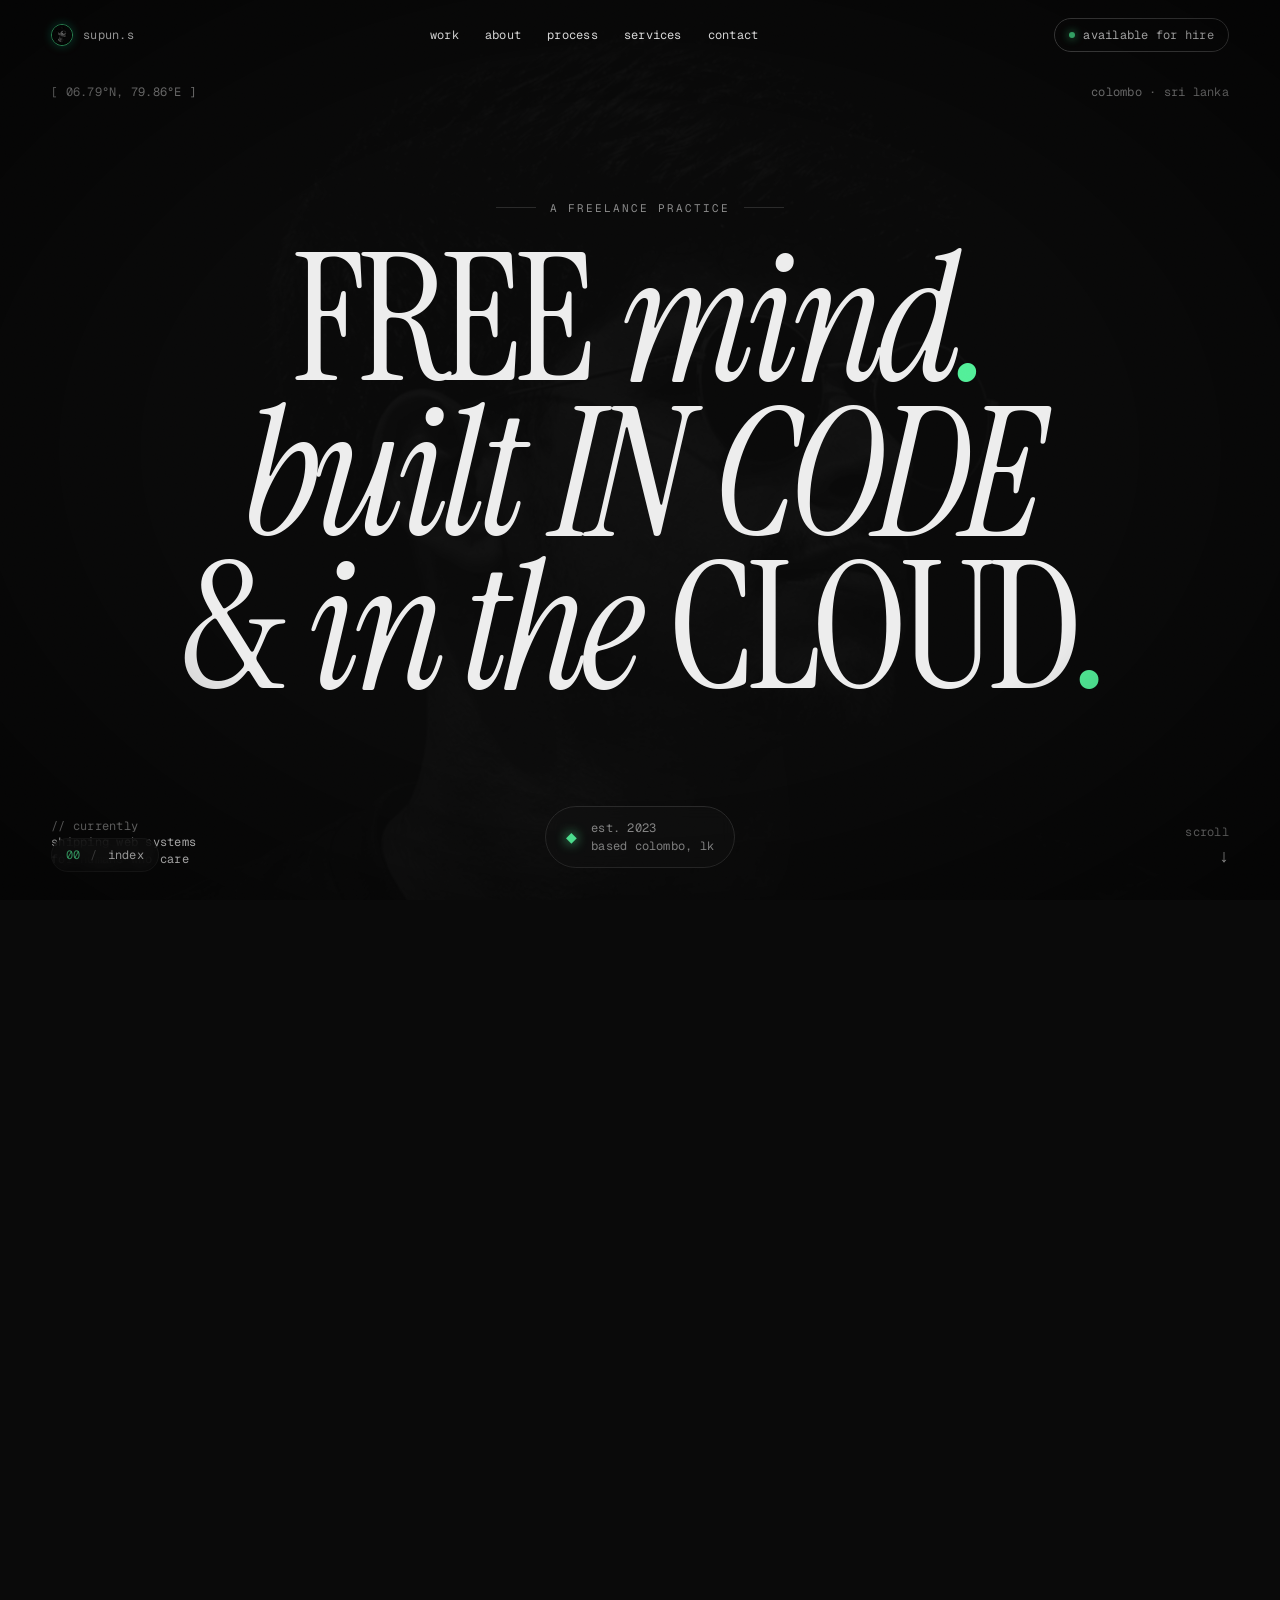
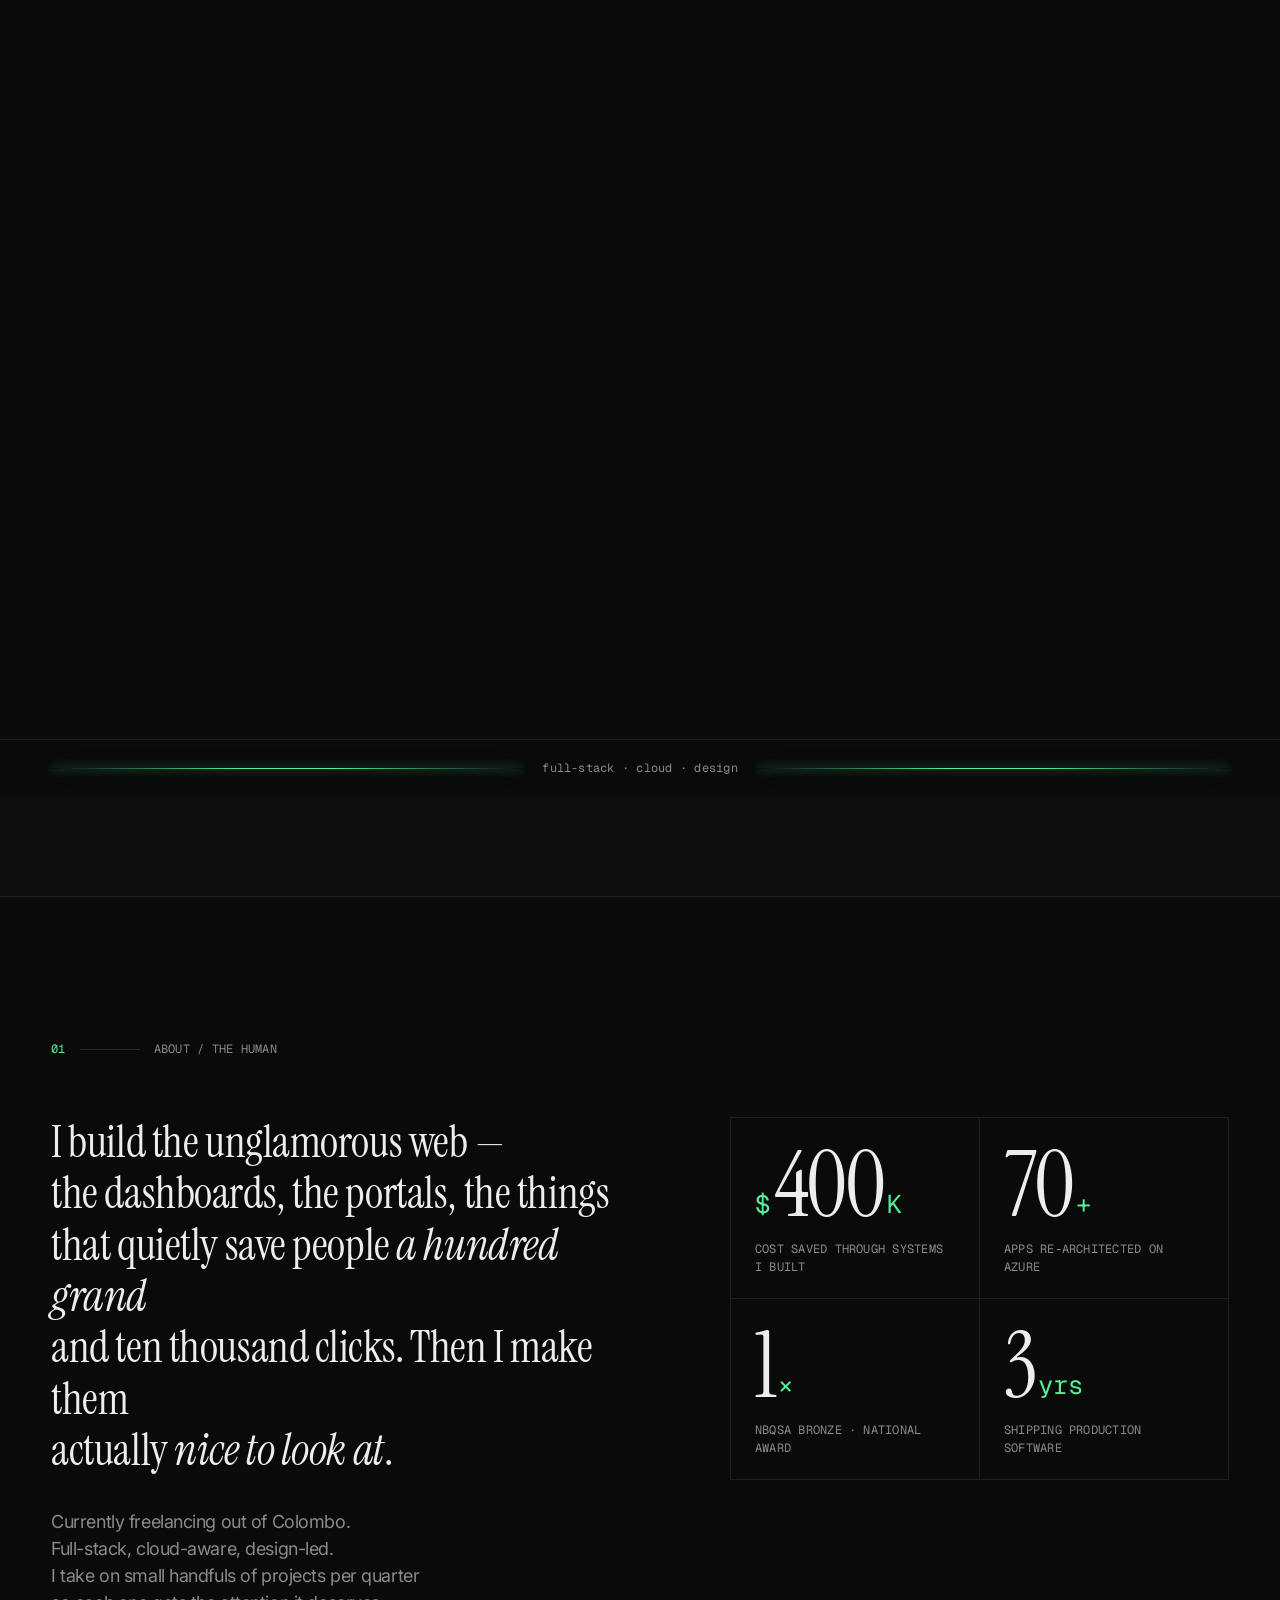
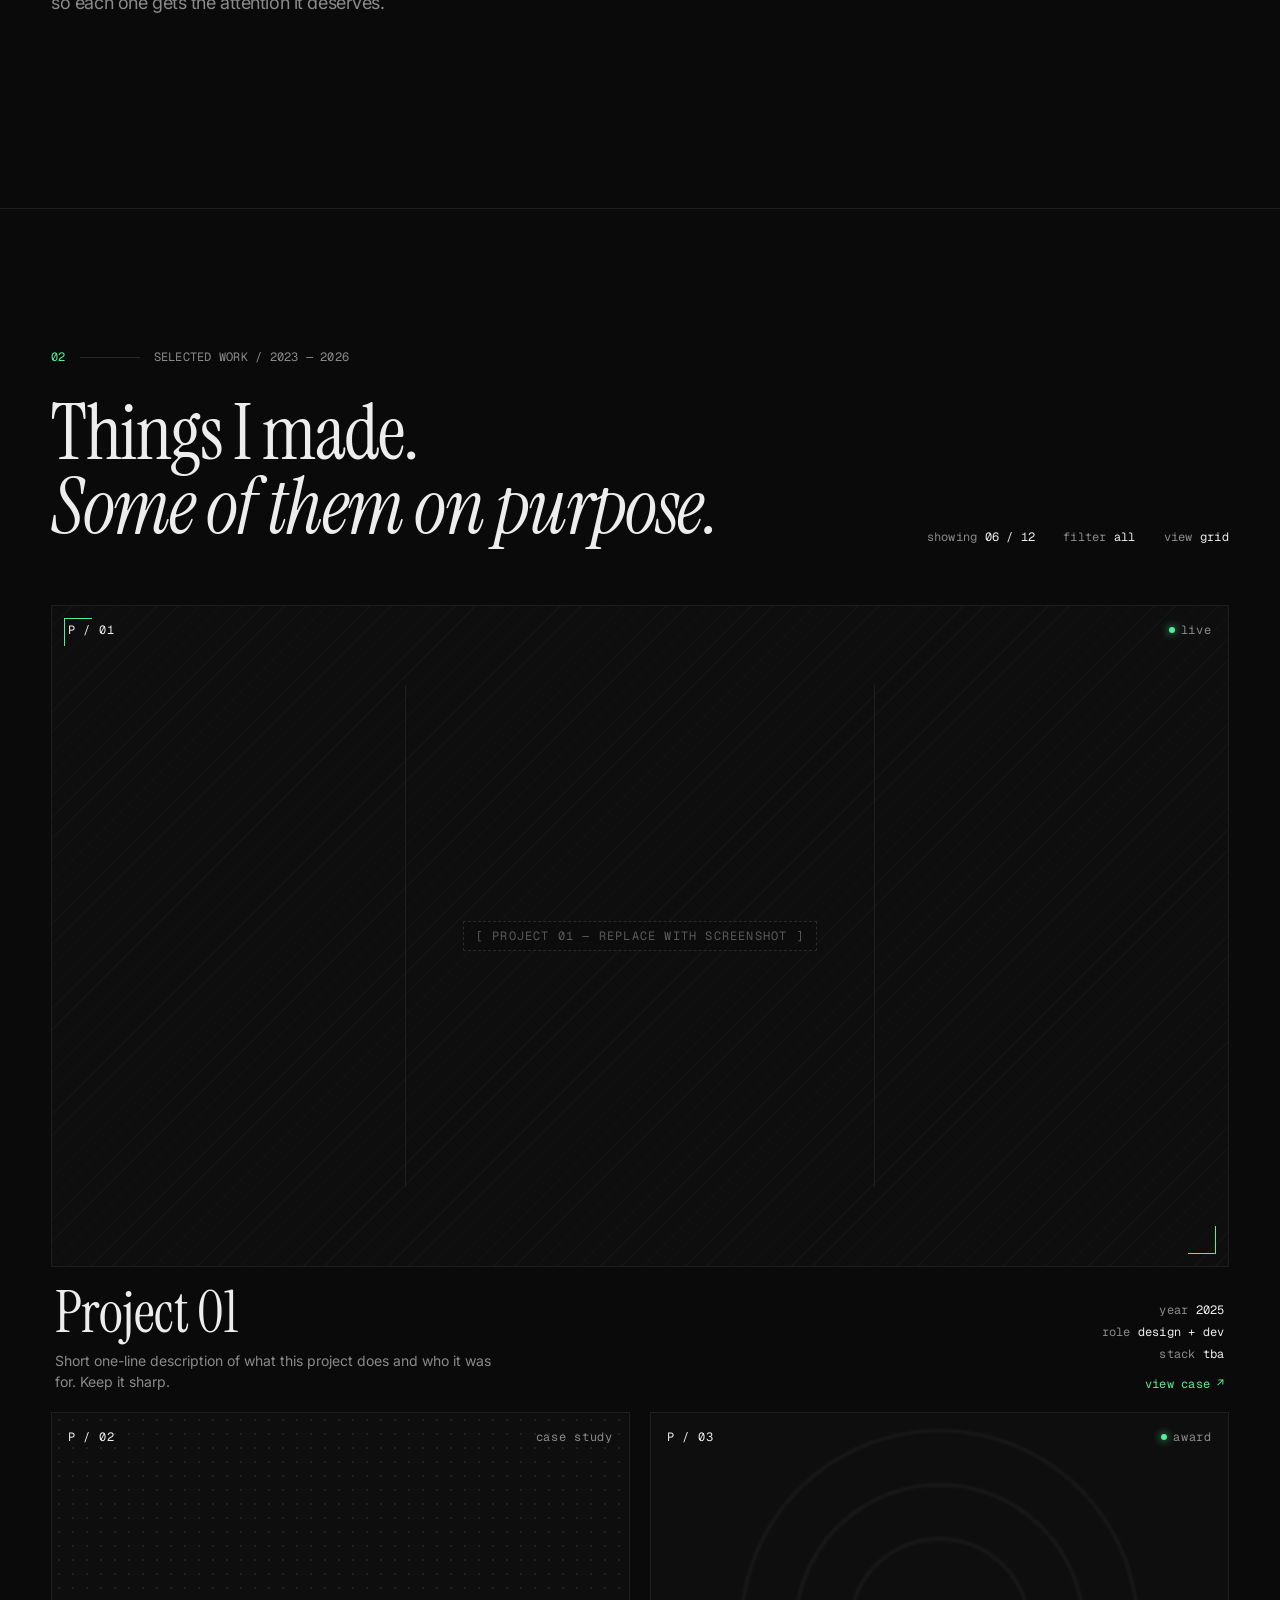
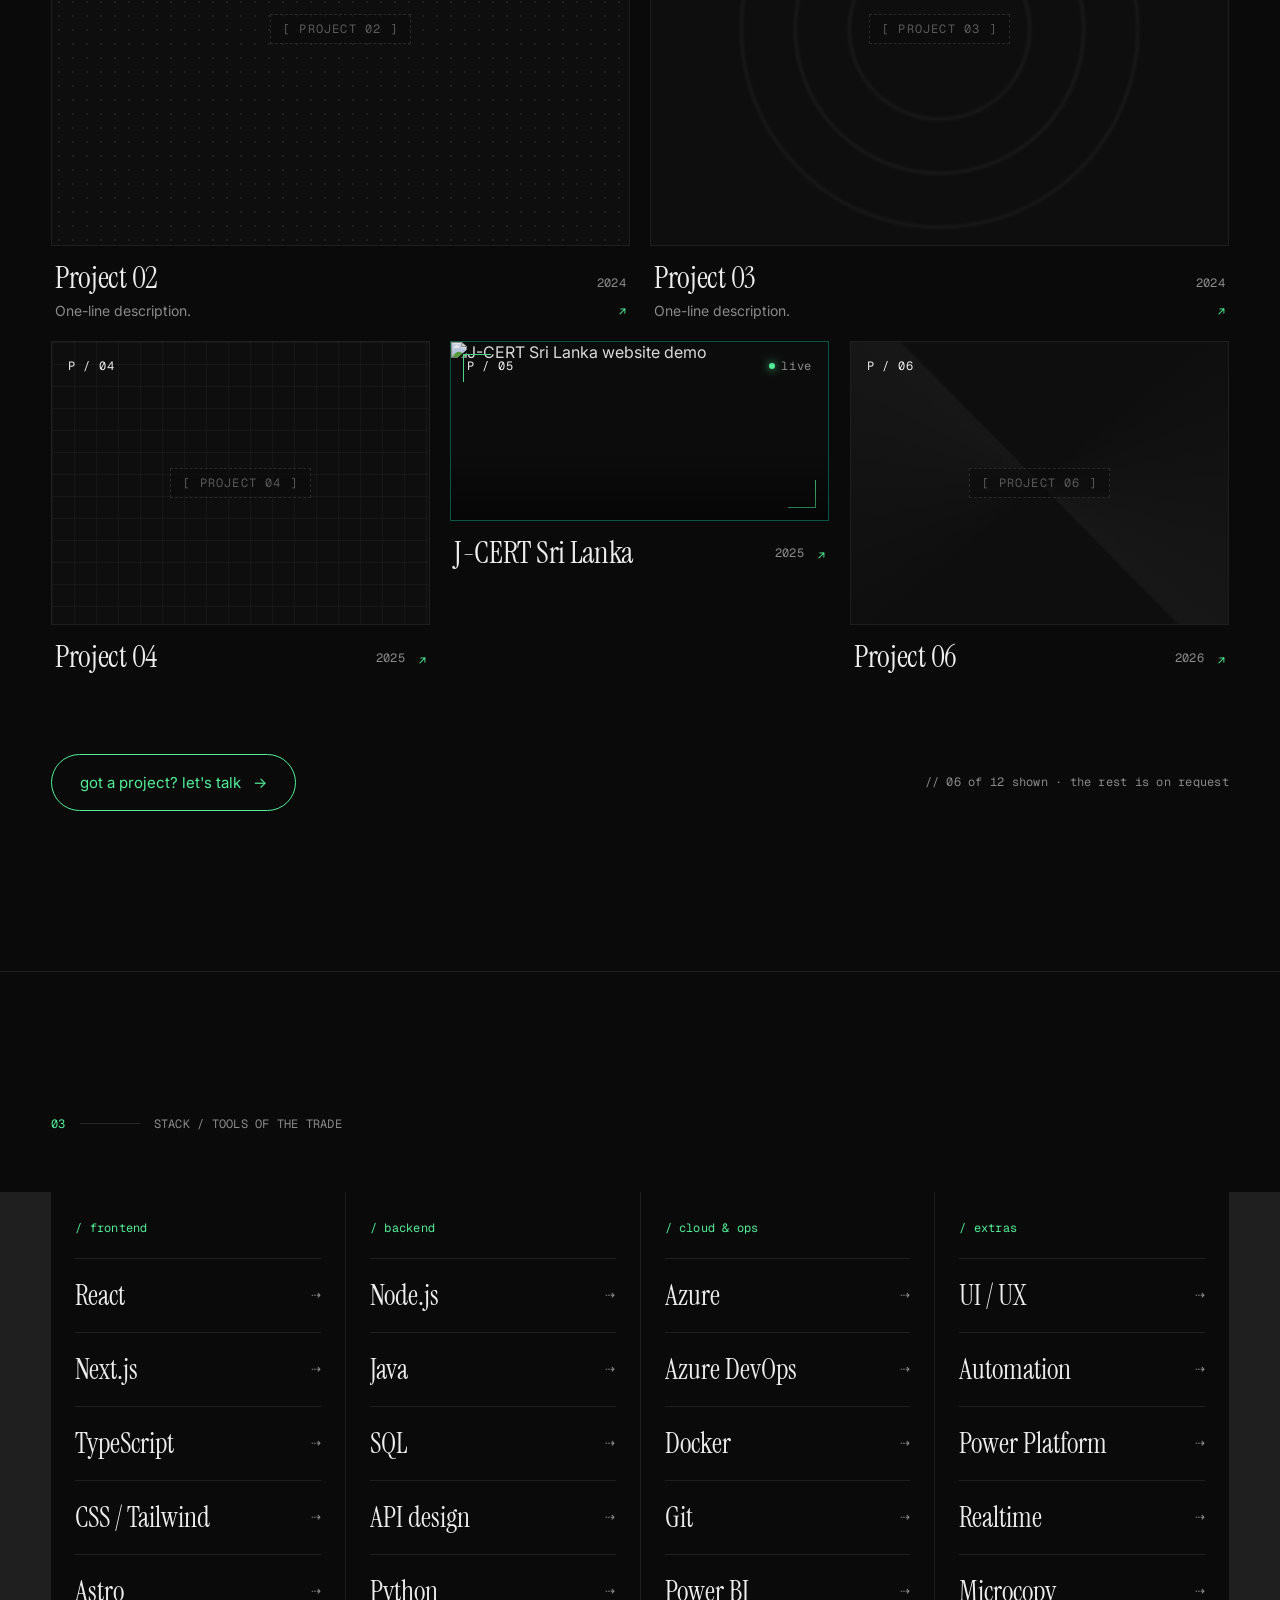
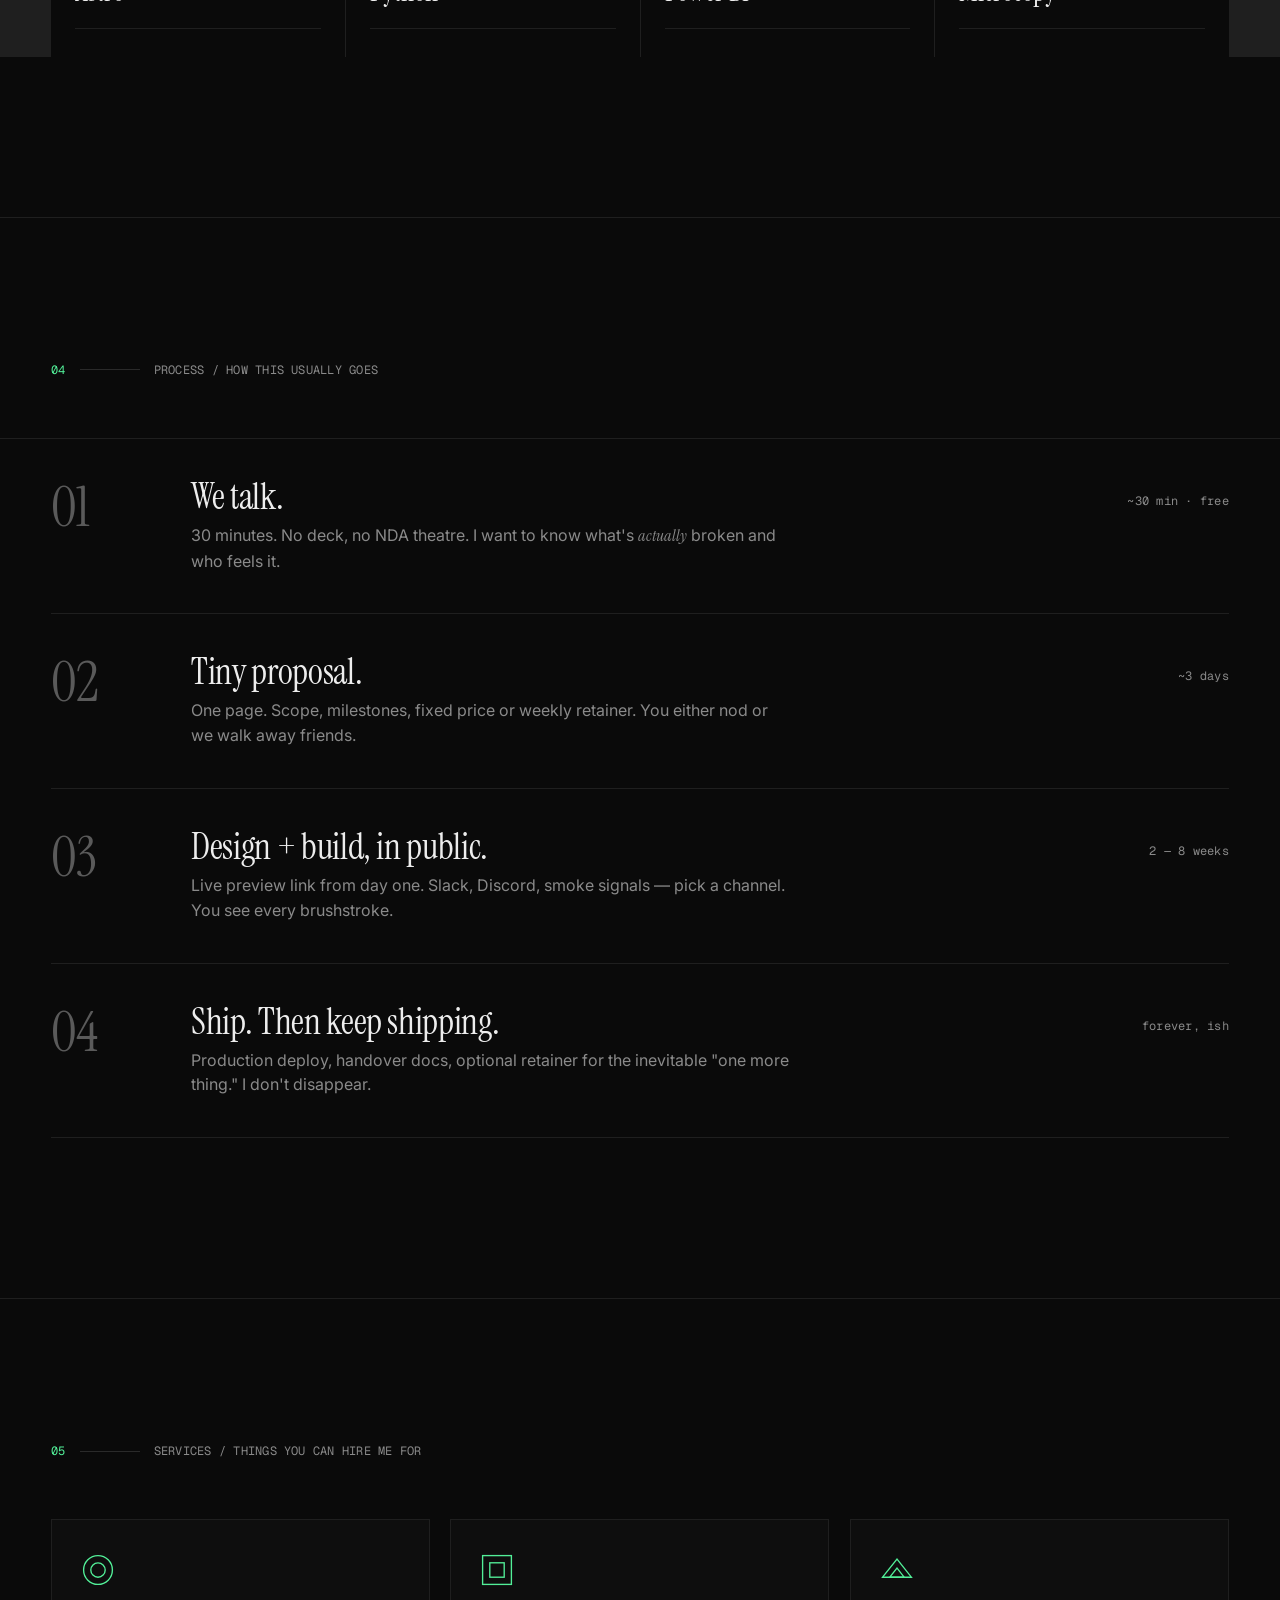
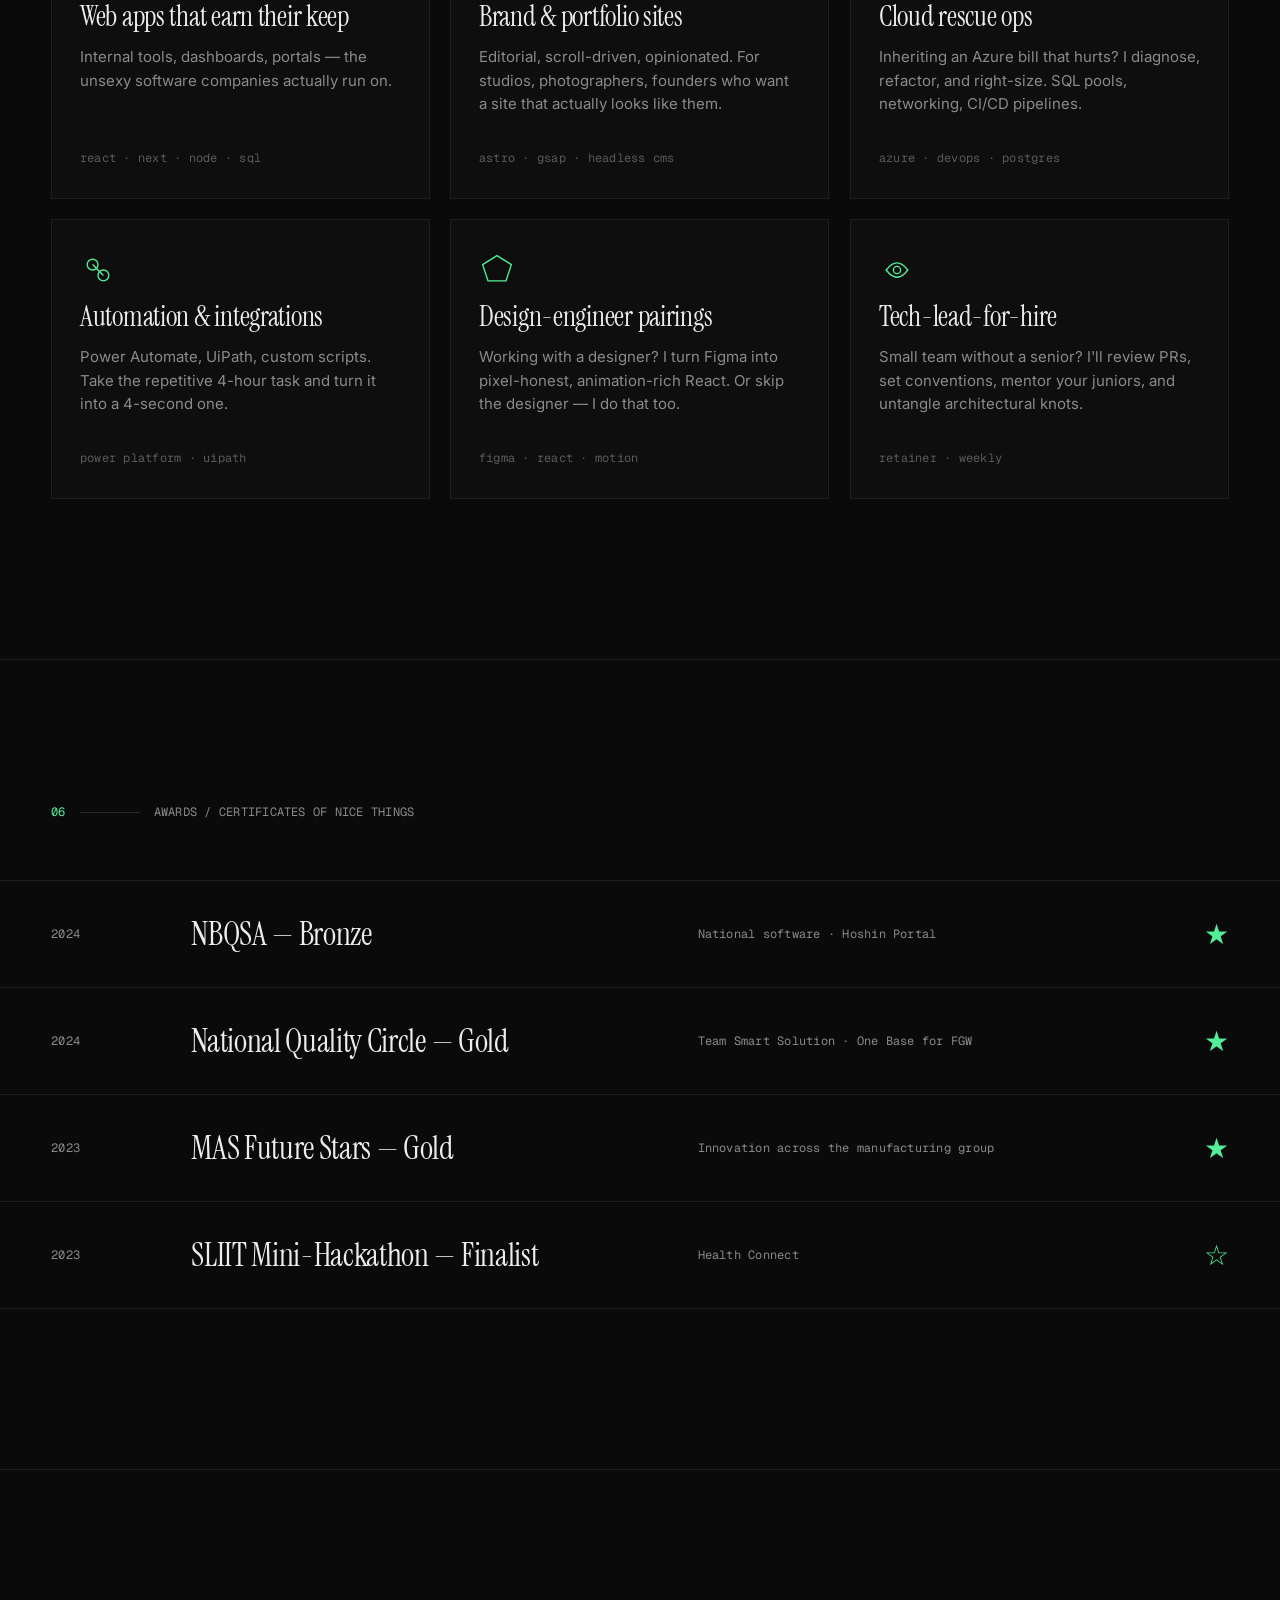
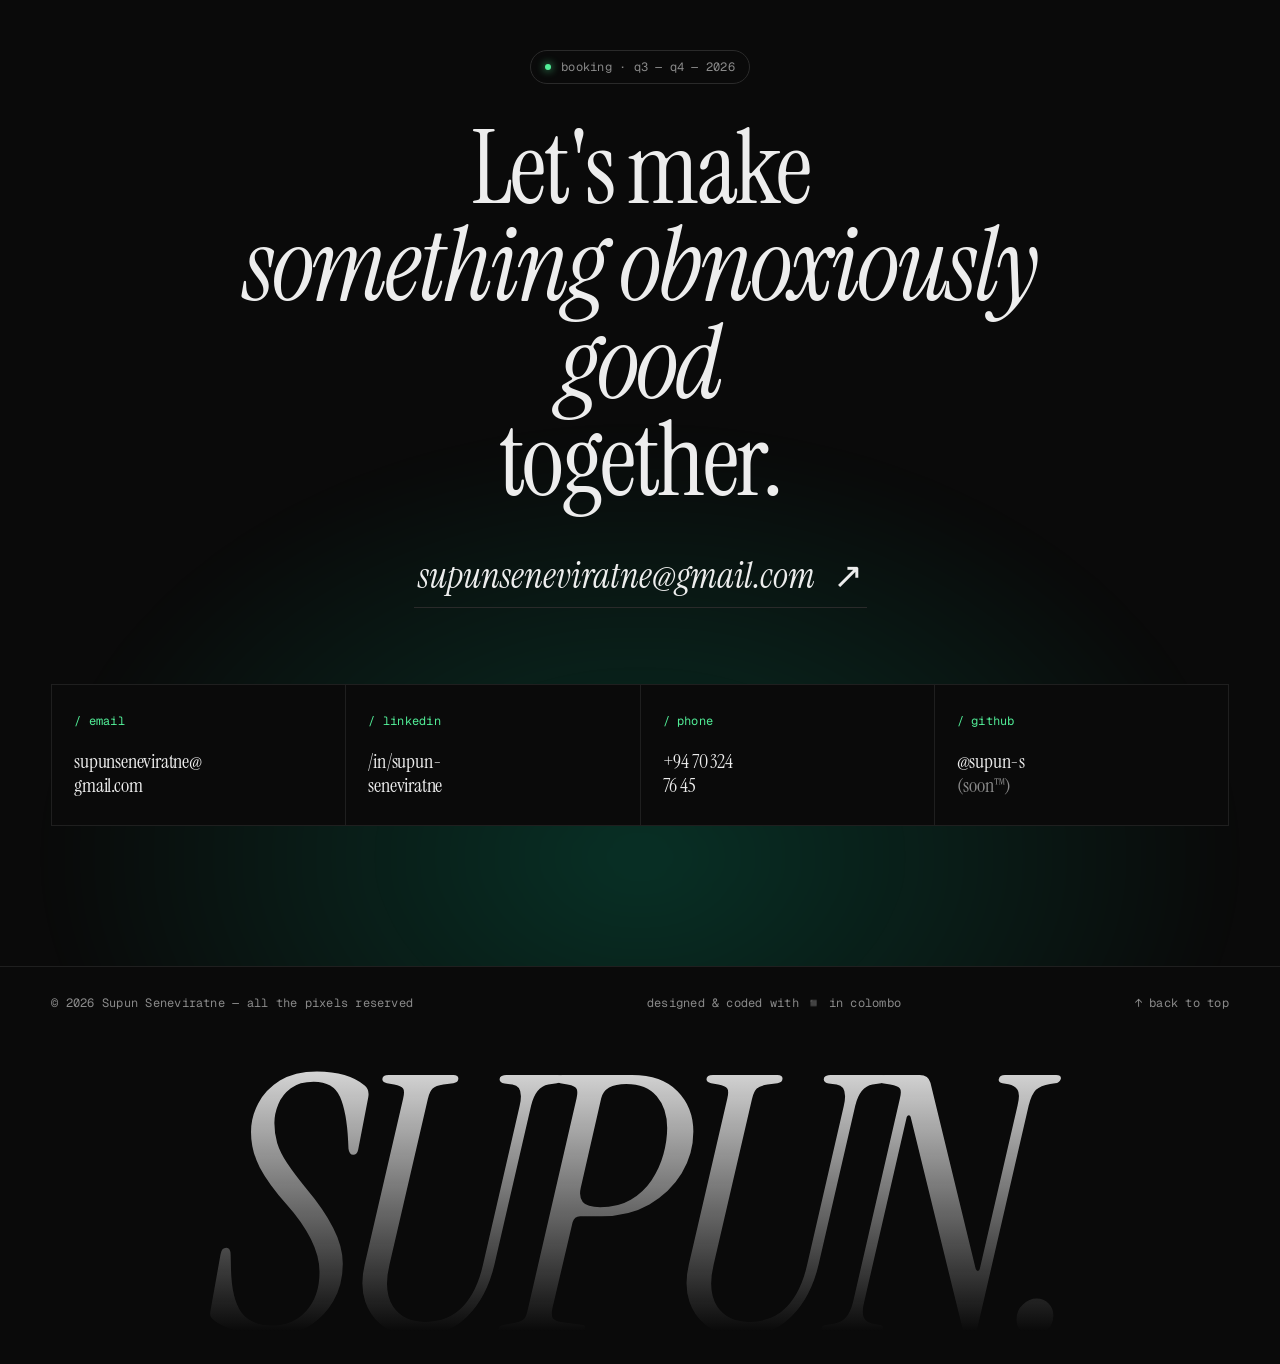
==== project/portfolio.html @ ae6ec903 "Add proj1.gif to project uploads" ====
<!doctype html>
<html lang="en">
<head>
<meta charset="utf-8" />
<meta name="viewport" content="width=device-width,initial-scale=1" />
<title>Supun Seneviratne — Developer & Digital Craftsman</title>
<meta name="description" content="Freelance developer based in Colombo, Sri Lanka. Full-stack, cloud-aware, design-led. Web apps, brand sites, cloud rescue ops." />
<meta property="og:title" content="Supun Seneviratne — Developer & Digital Craftsman" />
<meta property="og:description" content="Freelance developer based in Colombo, Sri Lanka. Full-stack, cloud-aware, design-led." />
<meta property="og:type" content="website" />
<link rel="icon" href="uploads/favicon.ico" type="image/x-icon" />
<link rel="preconnect" href="https://fonts.googleapis.com">
<link rel="preconnect" href="https://fonts.gstatic.com" crossorigin>
<link href="https://fonts.googleapis.com/css2?family=Inter:wght@300;400;500;600&family=Instrument+Serif:ital@0;1&family=Geist+Mono:wght@300;400;500&display=swap" rel="stylesheet">
<link rel="stylesheet" href="styles.css" />
<script src="https://cdn.jsdelivr.net/npm/iconify-icon@2/dist/iconify-icon.min.js"></script>
</head>
<body>

<!-- ghost portrait — barely-there layer over hero -->
<div class="ghost-portrait" aria-hidden="true">
  <img src="assets/portrait.jpeg" alt="" />
</div>

<!-- noise / grain overlay -->
<div class="grain" aria-hidden="true"></div>
<div class="vignette" aria-hidden="true"></div>

<!-- progress bar -->
<div class="progress" id="progress" aria-hidden="true"></div>

<!-- top nav -->
<header class="nav">
  <div class="nav-mark">
    <span class="nav-avatar"><img src="assets/portrait.jpeg" alt="Supun" /></span>
    <span class="mono">supun.s</span>
  </div>
  <nav class="nav-links mono" aria-label="Main navigation">
    <a href="#work">work</a>
    <a href="#about">about</a>
    <a href="#process">process</a>
    <a href="#services">services</a>
    <a href="#contact">contact</a>
  </nav>
  <a class="nav-cta mono" href="#contact">
    <span class="ping" aria-hidden="true"></span>available for hire
  </a>
</header>

<!-- sticky section label rail -->
<aside class="rail mono" aria-hidden="true">
  <span class="rail-num" id="rail-num">00</span>
  <span class="rail-sep">/</span>
  <span class="rail-label" id="rail-label">index</span>
</aside>

<main>

<!-- ============================================================ -->
<!-- HERO                                                         -->
<!-- ============================================================ -->
<section class="hero" id="hero" data-section="00" data-label="index">
  <div class="hero-pin">
    <div class="hero-meta mono">
      <div><span class="dim">[ 06.79°N, 79.86°E ]</span></div>
      <div><span class="dim">colombo · sri lanka</span></div>
    </div>

    <div class="hero-stage">
      <div class="hero-eyebrow mono">
        <span class="hero-eyebrow-line" aria-hidden="true"></span>
        <span>a freelance practice</span>
        <span class="hero-eyebrow-line" aria-hidden="true"></span>
      </div>
      <div class="hero-line line-1">
        <span class="word">FREE</span>
        <span class="word italic">mind<span class="dot-green">.</span></span>
      </div>
      <div class="hero-line line-2">
        <span class="word italic">built</span>
        <span class="word">IN</span>
        <span class="word accent">CODE</span>
      </div>
      <div class="hero-line line-3">
        <span class="word">&amp;</span>
        <span class="word italic">in the</span>
        <span class="word">CLOUD<span class="dot-green">.</span></span>
      </div>
    </div>

    <div class="hero-foot">
      <div class="hero-foot-left mono">
        <div class="dim">// currently</div>
        <div>shipping web systems<br/>for humans who care</div>
      </div>
      <div class="hero-foot-mid mono">
        <div class="hero-sig">
          <span class="hero-sig-glyph" aria-hidden="true">◆</span>
          <span class="hero-sig-text">
            <span class="dim">est.</span> 2023<br/>
            <span class="dim">based</span> colombo, lk
          </span>
        </div>
      </div>
      <div class="hero-foot-right mono">
        <div class="scroll-hint" aria-hidden="true">
          <span class="dim">scroll</span>
          <span class="arrow">↓</span>
        </div>
      </div>
    </div>
  </div>
</section>

<!-- ============================================================ -->
<!-- HERO → STRIP BRIDGE                                          -->
<!-- ============================================================ -->
<div class="bridge" aria-hidden="true">
  <div class="bridge-line"></div>
  <div class="bridge-badge">
    <span class="mono">full-stack · cloud · design</span>
  </div>
  <div class="bridge-line"></div>
</div>

<!-- ============================================================ -->
<!-- INTRO STRIP — disciplines marquee                            -->
<!-- ============================================================ -->
<section class="strip" aria-hidden="true">
  <div class="marquee">
    <div class="marquee-track icons" id="marquee-track">
      <!-- set 1 -->
      <span class="ic" title="React"><iconify-icon icon="simple-icons:react" width="36" height="36"></iconify-icon></span>
      <span class="ic" title="Next.js"><iconify-icon icon="simple-icons:nextdotjs" width="36" height="36"></iconify-icon></span>
      <span class="ic" title="TypeScript"><iconify-icon icon="simple-icons:typescript" width="36" height="36"></iconify-icon></span>
      <span class="ic" title="Node.js"><iconify-icon icon="simple-icons:nodedotjs" width="36" height="36"></iconify-icon></span>
      <span class="ic" title="Python"><iconify-icon icon="simple-icons:python" width="36" height="36"></iconify-icon></span>
      <span class="ic" title="Azure"><iconify-icon icon="simple-icons:microsoftazure" width="36" height="36"></iconify-icon></span>
      <span class="ic" title="Docker"><iconify-icon icon="simple-icons:docker" width="36" height="36"></iconify-icon></span>
      <span class="ic" title="PostgreSQL"><iconify-icon icon="simple-icons:postgresql" width="36" height="36"></iconify-icon></span>
      <span class="ic" title="Tailwind CSS"><iconify-icon icon="simple-icons:tailwindcss" width="36" height="36"></iconify-icon></span>
      <span class="ic" title="Figma"><iconify-icon icon="simple-icons:figma" width="36" height="36"></iconify-icon></span>
      <span class="ic" title="Git"><iconify-icon icon="simple-icons:git" width="36" height="36"></iconify-icon></span>
      <span class="ic" title="Astro"><iconify-icon icon="simple-icons:astro" width="36" height="36"></iconify-icon></span>
      <!-- set 2 — duplicate for seamless loop -->
      <span class="ic" aria-hidden="true"><iconify-icon icon="simple-icons:react" width="36" height="36"></iconify-icon></span>
      <span class="ic" aria-hidden="true"><iconify-icon icon="simple-icons:nextdotjs" width="36" height="36"></iconify-icon></span>
      <span class="ic" aria-hidden="true"><iconify-icon icon="simple-icons:typescript" width="36" height="36"></iconify-icon></span>
      <span class="ic" aria-hidden="true"><iconify-icon icon="simple-icons:nodedotjs" width="36" height="36"></iconify-icon></span>
      <span class="ic" aria-hidden="true"><iconify-icon icon="simple-icons:python" width="36" height="36"></iconify-icon></span>
      <span class="ic" aria-hidden="true"><iconify-icon icon="simple-icons:microsoftazure" width="36" height="36"></iconify-icon></span>
      <span class="ic" aria-hidden="true"><iconify-icon icon="simple-icons:docker" width="36" height="36"></iconify-icon></span>
      <span class="ic" aria-hidden="true"><iconify-icon icon="simple-icons:postgresql" width="36" height="36"></iconify-icon></span>
      <span class="ic" aria-hidden="true"><iconify-icon icon="simple-icons:tailwindcss" width="36" height="36"></iconify-icon></span>
      <span class="ic" aria-hidden="true"><iconify-icon icon="simple-icons:figma" width="36" height="36"></iconify-icon></span>
      <span class="ic" aria-hidden="true"><iconify-icon icon="simple-icons:git" width="36" height="36"></iconify-icon></span>
      <span class="ic" aria-hidden="true"><iconify-icon icon="simple-icons:astro" width="36" height="36"></iconify-icon></span>
    </div>
  </div>
</section>

<!-- ============================================================ -->
<!-- ABOUT                                                        -->
<!-- ============================================================ -->
<section class="about" id="about" data-section="01" data-label="about">
  <div class="section-head">
    <div class="kicker mono">
      <span class="kicker-num">01</span>
      <span class="kicker-line" aria-hidden="true"></span>
      <span>about / the human</span>
    </div>
  </div>

  <div class="about-grid">
    <div class="about-prose">
      <p class="reveal-lines" data-lines>
        <span>I build the unglamorous web —</span>
        <span>the dashboards, the portals, the things</span>
        <span>that quietly save people <em>a hundred grand</em></span>
        <span>and ten thousand clicks. Then I make them</span>
        <span>actually <em>nice to look at</em>.</span>
      </p>
      <p class="reveal-lines about-prose-2" data-lines>
        <span>Currently freelancing out of Colombo.</span>
        <span>Full-stack, cloud-aware, design-led.</span>
        <span>I take on small handfuls of projects per quarter</span>
        <span>so each one gets the attention it deserves.</span>
      </p>
    </div>

    <div class="about-stats">
      <div class="stat">
        <div class="stat-numrow">
          <span class="stat-prefix">$</span><span class="stat-num" data-counter="400">0</span><span class="stat-suffix">K</span>
        </div>
        <div class="stat-label mono">cost saved through systems I built</div>
      </div>
      <div class="stat">
        <div class="stat-numrow">
          <span class="stat-num" data-counter="70">0</span><span class="stat-suffix">+</span>
        </div>
        <div class="stat-label mono">apps re-architected on Azure</div>
      </div>
      <div class="stat">
        <div class="stat-numrow">
          <span class="stat-num" data-counter="1">0</span><span class="stat-suffix">×</span>
        </div>
        <div class="stat-label mono">NBQSA bronze · national award</div>
      </div>
      <div class="stat">
        <div class="stat-numrow">
          <span class="stat-num" data-counter="3">0</span><span class="stat-suffix">yrs</span>
        </div>
        <div class="stat-label mono">shipping production software</div>
      </div>
    </div>
  </div>
</section>

<!-- ============================================================ -->
<!-- WORK                                                         -->
<!-- ============================================================ -->
<section class="work" id="work" data-section="02" data-label="selected work">
  <div class="work-head">
    <div class="kicker mono">
      <span class="kicker-num">02</span>
      <span class="kicker-line" aria-hidden="true"></span>
      <span>selected work / 2023 — 2026</span>
    </div>
    <div class="work-headline">
      <h2 class="work-title">
        Things I made.<br/>
        <em>Some of them on purpose.</em>
      </h2>
      <div class="work-meta mono">
        <div><span class="dim">showing</span> 06 / 12</div>
        <div><span class="dim">filter</span> all</div>
        <div><span class="dim">view</span> grid</div>
      </div>
    </div>
  </div>

  <div class="work-grid">

    <!-- Project 01 — feature -->
    <a class="proj proj-feature" href="#" data-tilt>
      <div class="proj-frame">
        <div class="proj-tag mono">
          <span class="proj-num">P / 01</span>
          <span class="proj-status"><span class="ping" aria-hidden="true"></span>live</span>
        </div>
        <div class="proj-art proj-art-01" aria-hidden="true">
          <div class="ph-stripes"></div>
          <div class="ph-cross"></div>
          <div class="ph-corner tl"></div>
          <div class="ph-corner br"></div>
          <div class="ph-center mono">[ project 01 — replace with screenshot ]</div>
        </div>
      </div>
      <div class="proj-info">
        <div class="proj-info-l">
          <h3 class="proj-name">Project 01</h3>
          <p class="proj-desc">Short one-line description of what this project does and who it was for. Keep it sharp.</p>
        </div>
        <div class="proj-info-r mono">
          <div><span class="dim">year</span> 2025</div>
          <div><span class="dim">role</span> design + dev</div>
          <div><span class="dim">stack</span> tba</div>
          <div class="proj-cta">view case ↗</div>
        </div>
      </div>
    </a>

    <!-- Project 02 — half -->
    <a class="proj proj-half" href="#" data-tilt>
      <div class="proj-frame">
        <div class="proj-tag mono">
          <span class="proj-num">P / 02</span>
          <span class="proj-status">case study</span>
        </div>
        <div class="proj-art proj-art-02" aria-hidden="true">
          <div class="ph-dots"></div>
          <div class="ph-center mono">[ project 02 ]</div>
        </div>
      </div>
      <div class="proj-info">
        <div class="proj-info-l">
          <h3 class="proj-name">Project 02</h3>
          <p class="proj-desc">One-line description.</p>
        </div>
        <div class="proj-info-r mono">
          <div><span class="dim">2024</span></div>
          <div class="proj-cta">↗</div>
        </div>
      </div>
    </a>

    <!-- Project 03 — half -->
    <a class="proj proj-half" href="#" data-tilt>
      <div class="proj-frame">
        <div class="proj-tag mono">
          <span class="proj-num">P / 03</span>
          <span class="proj-status"><span class="dot-accent" aria-hidden="true"></span>award</span>
        </div>
        <div class="proj-art proj-art-03" aria-hidden="true">
          <div class="ph-rings"></div>
          <div class="ph-center mono">[ project 03 ]</div>
        </div>
      </div>
      <div class="proj-info">
        <div class="proj-info-l">
          <h3 class="proj-name">Project 03</h3>
          <p class="proj-desc">One-line description.</p>
        </div>
        <div class="proj-info-r mono">
          <div><span class="dim">2024</span></div>
          <div class="proj-cta">↗</div>
        </div>
      </div>
    </a>

    <!-- Project 04 — third -->
    <a class="proj proj-third" href="#" data-tilt>
      <div class="proj-frame">
        <div class="proj-tag mono">
          <span class="proj-num">P / 04</span>
        </div>
        <div class="proj-art proj-art-04" aria-hidden="true">
          <div class="ph-grid-mini"></div>
          <div class="ph-center mono">[ project 04 ]</div>
        </div>
      </div>
      <div class="proj-info compact">
        <h3 class="proj-name">Project 04</h3>
        <div class="proj-info-r mono"><span class="dim">2025</span><span class="proj-cta">↗</span></div>
      </div>
    </a>

    <!-- Project 05 — third -->
    <a class="proj proj-third proj-gif" href="https://www.j-certsrilanka.com/" target="_blank" rel="noopener noreferrer" data-tilt>
      <div class="proj-frame">
        <div class="proj-tag mono">
          <span class="proj-num">P / 05</span>
          <span class="proj-status"><span class="ping" aria-hidden="true"></span>live</span>
        </div>
        <div class="proj-art proj-art-05">
          <img src="uploads/proj1.gif" alt="J-CERT Sri Lanka website demo" class="proj-screenshot" loading="lazy" decoding="async" />
          <div class="ph-corner tl" aria-hidden="true"></div>
          <div class="ph-corner br" aria-hidden="true"></div>
        </div>
      </div>
      <div class="proj-info compact">
        <h3 class="proj-name">J-CERT Sri Lanka</h3>
        <div class="proj-info-r mono"><span class="dim">2025</span><span class="proj-cta">↗</span></div>
      </div>
    </a>

    <!-- Project 06 — third -->
    <a class="proj proj-third" href="#" data-tilt>
      <div class="proj-frame">
        <div class="proj-tag mono">
          <span class="proj-num">P / 06</span>
        </div>
        <div class="proj-art proj-art-06" aria-hidden="true">
          <div class="ph-tri"></div>
          <div class="ph-center mono">[ project 06 ]</div>
        </div>
      </div>
      <div class="proj-info compact">
        <h3 class="proj-name">Project 06</h3>
        <div class="proj-info-r mono"><span class="dim">2026</span><span class="proj-cta">↗</span></div>
      </div>
    </a>

  </div>

  <div class="work-footer">
    <a href="#contact" class="btn-arrow btn-arrow-lg">
      <span>got a project? let's talk</span>
      <span class="arrow" aria-hidden="true">→</span>
    </a>
    <div class="mono dim">// 06 of 12 shown · the rest is on request</div>
  </div>
</section>

<!-- ============================================================ -->
<!-- SKILLS                                                       -->
<!-- ============================================================ -->
<section class="skills" id="skills" data-section="03" data-label="stack">
  <div class="section-head">
    <div class="kicker mono">
      <span class="kicker-num">03</span>
      <span class="kicker-line" aria-hidden="true"></span>
      <span>stack / tools of the trade</span>
    </div>
  </div>

  <div class="skills-grid">
    <div class="skills-col">
      <div class="skills-col-head mono">/ frontend</div>
      <ul class="skills-list">
        <li data-blurb="component systems, state, animation"><span>React</span><span class="mono dim" aria-hidden="true">⇢</span></li>
        <li data-blurb="ssr · isr · routing · server actions"><span>Next.js</span><span class="mono dim" aria-hidden="true">⇢</span></li>
        <li data-blurb="strict types or it didn't happen"><span>TypeScript</span><span class="mono dim" aria-hidden="true">⇢</span></li>
        <li data-blurb="cssgrid > framework"><span>CSS / Tailwind</span><span class="mono dim" aria-hidden="true">⇢</span></li>
        <li data-blurb="islands · static-first"><span>Astro</span><span class="mono dim" aria-hidden="true">⇢</span></li>
      </ul>
    </div>
    <div class="skills-col">
      <div class="skills-col-head mono">/ backend</div>
      <ul class="skills-list">
        <li data-blurb="apis · queues · sockets"><span>Node.js</span><span class="mono dim" aria-hidden="true">⇢</span></li>
        <li data-blurb="for the heavy lifting"><span>Java</span><span class="mono dim" aria-hidden="true">⇢</span></li>
        <li data-blurb="postgres &amp; mysql · azure sql"><span>SQL</span><span class="mono dim" aria-hidden="true">⇢</span></li>
        <li data-blurb="rest · graphql · realtime"><span>API design</span><span class="mono dim" aria-hidden="true">⇢</span></li>
        <li data-blurb="scripts · data · ml"><span>Python</span><span class="mono dim" aria-hidden="true">⇢</span></li>
      </ul>
    </div>
    <div class="skills-col">
      <div class="skills-col-head mono">/ cloud &amp; ops</div>
      <ul class="skills-list">
        <li data-blurb="governance · cost · networking"><span>Azure</span><span class="mono dim" aria-hidden="true">⇢</span></li>
        <li data-blurb="pipelines that don't break fridays"><span>Azure DevOps</span><span class="mono dim" aria-hidden="true">⇢</span></li>
        <li data-blurb="containerize the boring stuff"><span>Docker</span><span class="mono dim" aria-hidden="true">⇢</span></li>
        <li data-blurb="trunk-based, opinionated"><span>Git</span><span class="mono dim" aria-hidden="true">⇢</span></li>
        <li data-blurb="dashboards that get used"><span>Power BI</span><span class="mono dim" aria-hidden="true">⇢</span></li>
      </ul>
    </div>
    <div class="skills-col">
      <div class="skills-col-head mono">/ extras</div>
      <ul class="skills-list">
        <li data-blurb="design-led, figma-fluent"><span>UI / UX</span><span class="mono dim" aria-hidden="true">⇢</span></li>
        <li data-blurb="agentic flows · uipath"><span>Automation</span><span class="mono dim" aria-hidden="true">⇢</span></li>
        <li data-blurb="apps · automate · dataverse"><span>Power Platform</span><span class="mono dim" aria-hidden="true">⇢</span></li>
        <li data-blurb="websockets · server-sent events"><span>Realtime</span><span class="mono dim" aria-hidden="true">⇢</span></li>
        <li data-blurb="copy that doesn't suck"><span>Microcopy</span><span class="mono dim" aria-hidden="true">⇢</span></li>
      </ul>
    </div>
  </div>
</section>

<!-- ============================================================ -->
<!-- PROCESS                                                      -->
<!-- ============================================================ -->
<section class="process" id="process" data-section="04" data-label="process">
  <div class="section-head">
    <div class="kicker mono">
      <span class="kicker-num">04</span>
      <span class="kicker-line" aria-hidden="true"></span>
      <span>process / how this usually goes</span>
    </div>
  </div>

  <div class="process-list">
    <div class="step">
      <div class="step-num" aria-hidden="true">01</div>
      <div class="step-body">
        <h4>We talk.</h4>
        <p>30 minutes. No deck, no NDA theatre. I want to know what's <em>actually</em> broken and who feels it.</p>
      </div>
      <div class="step-meta mono">~30 min · free</div>
    </div>
    <div class="step">
      <div class="step-num" aria-hidden="true">02</div>
      <div class="step-body">
        <h4>Tiny proposal.</h4>
        <p>One page. Scope, milestones, fixed price or weekly retainer. You either nod or we walk away friends.</p>
      </div>
      <div class="step-meta mono">~3 days</div>
    </div>
    <div class="step">
      <div class="step-num" aria-hidden="true">03</div>
      <div class="step-body">
        <h4>Design + build, in public.</h4>
        <p>Live preview link from day one. Slack, Discord, smoke signals — pick a channel. You see every brushstroke.</p>
      </div>
      <div class="step-meta mono">2 — 8 weeks</div>
    </div>
    <div class="step">
      <div class="step-num" aria-hidden="true">04</div>
      <div class="step-body">
        <h4>Ship. Then keep shipping.</h4>
        <p>Production deploy, handover docs, optional retainer for the inevitable "one more thing." I don't disappear.</p>
      </div>
      <div class="step-meta mono">forever, ish</div>
    </div>
  </div>
</section>

<!-- ============================================================ -->
<!-- SERVICES                                                     -->
<!-- ============================================================ -->
<section class="services" id="services" data-section="05" data-label="services">
  <div class="section-head">
    <div class="kicker mono">
      <span class="kicker-num">05</span>
      <span class="kicker-line" aria-hidden="true"></span>
      <span>services / things you can hire me for</span>
    </div>
  </div>

  <div class="services-grid">
    <div class="service" data-tilt>
      <div class="service-icon" aria-hidden="true">
        <svg viewBox="0 0 40 40"><circle cx="20" cy="20" r="16"/><circle cx="20" cy="20" r="8"/></svg>
      </div>
      <h4>Web apps that earn their keep</h4>
      <p>Internal tools, dashboards, portals — the unsexy software companies actually run on.</p>
      <div class="service-foot mono">react · next · node · sql</div>
    </div>
    <div class="service" data-tilt>
      <div class="service-icon" aria-hidden="true">
        <svg viewBox="0 0 40 40"><rect x="4" y="4" width="32" height="32"/><rect x="12" y="12" width="16" height="16"/></svg>
      </div>
      <h4>Brand &amp; portfolio sites</h4>
      <p>Editorial, scroll-driven, opinionated. For studios, photographers, founders who want a site that actually looks like them.</p>
      <div class="service-foot mono">astro · gsap · headless cms</div>
    </div>
    <div class="service" data-tilt>
      <div class="service-icon" aria-hidden="true">
        <svg viewBox="0 0 40 40"><path d="M4 28 L20 8 L36 28 Z"/><path d="M12 28 L20 18 L28 28 Z"/></svg>
      </div>
      <h4>Cloud rescue ops</h4>
      <p>Inheriting an Azure bill that hurts? I diagnose, refactor, and right-size. SQL pools, networking, CI/CD pipelines.</p>
      <div class="service-foot mono">azure · devops · postgres</div>
    </div>
    <div class="service" data-tilt>
      <div class="service-icon" aria-hidden="true">
        <svg viewBox="0 0 40 40"><circle cx="14" cy="14" r="6"/><circle cx="26" cy="26" r="6"/><line x1="14" y1="14" x2="26" y2="26"/></svg>
      </div>
      <h4>Automation &amp; integrations</h4>
      <p>Power Automate, UiPath, custom scripts. Take the repetitive 4-hour task and turn it into a 4-second one.</p>
      <div class="service-foot mono">power platform · uipath</div>
    </div>
    <div class="service" data-tilt>
      <div class="service-icon" aria-hidden="true">
        <svg viewBox="0 0 40 40"><polygon points="20,4 36,14 30,32 10,32 4,14"/></svg>
      </div>
      <h4>Design-engineer pairings</h4>
      <p>Working with a designer? I turn Figma into pixel-honest, animation-rich React. Or skip the designer — I do that too.</p>
      <div class="service-foot mono">figma · react · motion</div>
    </div>
    <div class="service" data-tilt>
      <div class="service-icon" aria-hidden="true">
        <svg viewBox="0 0 40 40"><path d="M8 20 Q20 4 32 20 Q20 36 8 20 Z"/><circle cx="20" cy="20" r="4"/></svg>
      </div>
      <h4>Tech-lead-for-hire</h4>
      <p>Small team without a senior? I'll review PRs, set conventions, mentor your juniors, and untangle architectural knots.</p>
      <div class="service-foot mono">retainer · weekly</div>
    </div>
  </div>
</section>

<!-- ============================================================ -->
<!-- AWARDS                                                       -->
<!-- ============================================================ -->
<section class="awards" id="awards" data-section="06" data-label="awards">
  <div class="section-head">
    <div class="kicker mono">
      <span class="kicker-num">06</span>
      <span class="kicker-line" aria-hidden="true"></span>
      <span>awards / certificates of nice things</span>
    </div>
  </div>

  <ul class="awards-list">
    <li class="award-row">
      <div class="award-year mono">2024</div>
      <div class="award-title">NBQSA — Bronze</div>
      <div class="award-meta mono">National software · Hoshin Portal</div>
      <div class="award-mark" aria-label="Gold star">★</div>
    </li>
    <li class="award-row">
      <div class="award-year mono">2024</div>
      <div class="award-title">National Quality Circle — Gold</div>
      <div class="award-meta mono">Team Smart Solution · One Base for FGW</div>
      <div class="award-mark" aria-label="Gold star">★</div>
    </li>
    <li class="award-row">
      <div class="award-year mono">2023</div>
      <div class="award-title">MAS Future Stars — Gold</div>
      <div class="award-meta mono">Innovation across the manufacturing group</div>
      <div class="award-mark" aria-label="Gold star">★</div>
    </li>
    <li class="award-row">
      <div class="award-year mono">2023</div>
      <div class="award-title">SLIIT Mini-Hackathon — Finalist</div>
      <div class="award-meta mono">Health Connect</div>
      <div class="award-mark" aria-label="Star">☆</div>
    </li>
  </ul>
</section>

<!-- ============================================================ -->
<!-- CONTACT                                                      -->
<!-- ============================================================ -->
<section class="contact" id="contact" data-section="07" data-label="contact">
  <div class="contact-stage">
    <div class="contact-kicker mono">
      <span class="ping" aria-hidden="true"></span>
      <span>booking · q3 — q4 — 2026</span>
    </div>
    <h2 class="contact-title">
      Let's make<br/>
      <em>something obnoxiously good</em><br/>
      together.
    </h2>

    <a class="mailto" href="mailto:supunseneviratne@gmail.com">
      <span class="mailto-text">supunseneviratne@gmail.com</span>
      <span class="mailto-arrow" aria-hidden="true">↗</span>
    </a>

    <div class="contact-grid">
      <a href="mailto:supunseneviratne@gmail.com" class="contact-cell">
        <div class="contact-cell-label mono">/ email</div>
        <div class="contact-cell-value">supunseneviratne@<br/>gmail.com</div>
      </a>
      <a href="https://www.linkedin.com/in/supun-seneviratne-a9331125b/" target="_blank" rel="noopener noreferrer" class="contact-cell">
        <div class="contact-cell-label mono">/ linkedin</div>
        <div class="contact-cell-value">/in/supun-<br/>seneviratne</div>
      </a>
      <a href="tel:+94703247645" class="contact-cell">
        <div class="contact-cell-label mono">/ phone</div>
        <div class="contact-cell-value">+94 70 324<br/>76 45</div>
      </a>
      <a href="https://github.com/supun-s" target="_blank" rel="noopener noreferrer" class="contact-cell">
        <div class="contact-cell-label mono">/ github</div>
        <div class="contact-cell-value">@supun-s<br/><span class="dim">(soon™)</span></div>
      </a>
    </div>
  </div>
</section>

<footer class="foot">
  <div class="foot-row mono">
    <div>© 2026 Supun Seneviratne — all the pixels reserved</div>
    <div class="dim">designed &amp; coded with ◾ in colombo</div>
    <div><a href="#hero">↑ back to top</a></div>
  </div>
  <div class="foot-mega" aria-hidden="true">SUPUN.</div>
</footer>

</main>

<script src="script.js"></script>
</body>
</html>
---- project/styles.css ----
/* ==========================================================
   SUPUN — portfolio
   dark, artistic, scroll-driven
   ========================================================== */

:root{
  --bg:        #0a0a0a;
  --bg-2:      #0e0e0e;
  --bg-3:      #141414;
  --line:      #1f1f1f;
  --line-2:    #2a2a2a;
  --fg:        #ededed;
  --fg-dim:    #8a8a8a;
  --fg-dimmer: #5a5a5a;
  --accent:    oklch(0.85 0.18 155);
  --accent-2:  oklch(0.72 0.16 155);
  --warn:      oklch(0.78 0.17 35);

  --serif: 'Instrument Serif', 'Times New Roman', serif;
  --sans:  'Inter', system-ui, sans-serif;
  --mono:  'Geist Mono', ui-monospace, monospace;

  --pad: clamp(20px, 4vw, 60px);
  --rail-w: 180px;
}

*, *::before, *::after { box-sizing: border-box; }
html, body { margin:0; padding:0; }
html { scroll-behavior: smooth; }

body{
  background: var(--bg);
  color: var(--fg);
  font-family: var(--sans);
  font-weight: 400;
  -webkit-font-smoothing: antialiased;
  text-rendering: optimizeLegibility;
  overflow-x: hidden;
  cursor: default;
}

a { color: inherit; text-decoration: none; }
button { font: inherit; }

.mono{ font-family: var(--mono); font-weight: 400; letter-spacing: 0.02em; font-size: 12px; }
.dim{ color: var(--fg-dim); }
.italic{ font-style: italic; }
em{ font-style: italic; font-family: var(--serif); font-weight: 400; }

/* --- ghost portrait — pinned to hero, almost invisible -- */
.ghost-portrait{
  position: absolute;
  top: 0; left: 0;
  width: 100%;
  height: 260vh; /* matches .hero height so it stays only in the starter screen */
  z-index: 0;
  pointer-events: none;
  overflow: hidden;
}
.ghost-portrait img{
  position: sticky;
  top: 0;
  width: 100%;
  height: 100vh;
  object-fit: cover;
  object-position: center 30%;
  display: block;
  filter: grayscale(1) contrast(1.1) blur(0.4px);
  opacity: 0.035;            /* barely there */
  mix-blend-mode: screen;
}

/* hero contents must sit above the ghost */
.hero { position: relative; z-index: 1; }
.hero-pin { position: sticky; z-index: 1; }

/* --- grain + vignette ----------------------------------- */
.grain{
  position: fixed; inset: 0; z-index: 9999; pointer-events: none;
  opacity: 0.06; mix-blend-mode: overlay;
  background-image: url("data:image/svg+xml;utf8,<svg xmlns='http://www.w3.org/2000/svg' width='160' height='160'><filter id='n'><feTurbulence type='fractalNoise' baseFrequency='0.9' numOctaves='2' stitchTiles='stitch'/></filter><rect width='100%25' height='100%25' filter='url(%23n)'/></svg>");
}
.vignette{
  position: fixed; inset: 0; z-index: 9998; pointer-events: none;
  background: radial-gradient(ellipse at center, transparent 55%, rgba(0,0,0,0.55) 100%);
}

/* --- progress bar --------------------------------------- */
.progress{
  position: fixed; top:0; left:0; height: 1px;
  width: 0%; background: var(--accent);
  z-index: 200; transition: width 0.08s linear;
  box-shadow: 0 0 8px var(--accent);
}

/* --- nav ------------------------------------------------ */
.nav{
  position: fixed; top:0; left:0; right:0; z-index: 150;
  display: flex; align-items: center; justify-content: space-between;
  padding: 18px var(--pad);
  mix-blend-mode: difference;
  color: #fff;
}
.nav-mark{ display: flex; align-items: center; gap: 10px; font-family: var(--mono); }
.nav-avatar{
  width: 22px; height: 22px;
  border-radius: 50%;
  overflow: hidden;
  border: 1px solid var(--accent);
  box-shadow: 0 0 10px rgba(0, 224, 164, 0.45);
  flex: 0 0 22px;
}
.nav-avatar img{
  width: 100%; height: 100%; object-fit: cover;
  filter: grayscale(1) contrast(1.05);
  display: block;
}
.nav-links{ display: flex; gap: 26px; }
.nav-links a{ position: relative; padding: 4px 0; transition: opacity .2s; }
.nav-links a:hover{ opacity: 0.6; }
.nav-cta{
  display: inline-flex; align-items: center; gap: 8px;
  padding: 8px 14px; border: 1px solid #555; border-radius: 99px;
}
.ping{
  width: 6px; height: 6px; border-radius: 50%; background: var(--accent);
  position: relative; box-shadow: 0 0 8px var(--accent);
  animation: ping 2s infinite;
}
@keyframes ping{
  0%   { box-shadow: 0 0 0 0 var(--accent); }
  70%  { box-shadow: 0 0 0 8px transparent; }
  100% { box-shadow: 0 0 0 0 transparent; }
}

@media (max-width: 760px){
  .nav-links{ display: none; }
}

/* --- sticky rail ---------------------------------------- */
.rail{
  position: fixed; left: var(--pad); bottom: 28px; z-index: 120;
  display: flex; align-items: center; gap: 10px;
  padding: 8px 14px;
  background: rgba(14,14,14,0.7); backdrop-filter: blur(8px);
  border: 1px solid var(--line); border-radius: 99px;
  pointer-events: none;
}
.rail-num{ color: var(--accent); }
.rail-sep{ color: var(--fg-dimmer); }
.rail-label{ text-transform: lowercase; }

/* ==========================================================
   HERO — pinned, scroll-morphing giant type
   ========================================================== */
.hero{
  height: 260vh;            /* drives the pin scroll */
  position: relative;
  border-bottom: 1px solid var(--line);
}
.hero-pin{
  position: sticky; top: 0;
  height: 100vh;
  overflow: hidden;
  display: grid;
  grid-template-rows: auto 1fr auto;
  padding: 84px var(--pad) 32px;
}

.hero-meta{
  display: flex; justify-content: space-between;
  color: var(--fg-dim);
  opacity: 0.9;
}

.hero-stage{
  display: grid;
  align-content: center;
  justify-content: center;
  text-align: center;
  gap: 0;
  transform-origin: center center;
  will-change: transform, opacity;
}

.hero-eyebrow{
  display: flex; align-items: center; justify-content: center;
  gap: 14px;
  color: var(--fg-dim);
  text-transform: uppercase;
  margin-bottom: 28px;
  letter-spacing: 0.18em;
  font-size: 11px;
}
.hero-eyebrow-line{
  display: inline-block;
  width: 40px; height: 1px;
  background: var(--line-2);
}
.hero-line{
  font-family: var(--serif);
  font-weight: 400;
  line-height: 0.86;
  letter-spacing: -0.04em;
  font-size: clamp(56px, 14vw, 200px);
  display: flex; justify-content: center; align-items: baseline;
  gap: 0.18em;
  white-space: nowrap;
}
.line-1{ font-style: normal; }
.line-2{ font-style: italic; color: var(--fg); }
.line-2 .amp{
  font-family: var(--serif); font-style: italic;
  color: var(--accent);
  margin-left: 0.1em;
  display: inline-block;
  transform: translateY(-0.04em);
}
.line-3{ font-weight: 400; }
.line-3 .accent{ color: var(--accent); }

.word{ display: inline-block; }
.dot-green{ color: var(--accent); }

.hero-foot{
  display: grid;
  grid-template-columns: 1fr auto 1fr;
  align-items: end;
  gap: 24px;
}
.hero-foot-left{ color: var(--fg); line-height: 1.4; }
.hero-foot-mid{ display: flex; justify-content: center; }
.hero-foot-right{ display: flex; justify-content: flex-end; align-items: end; }

.hero-sig{
  display: inline-flex; align-items: center; gap: 14px;
  padding: 12px 20px;
  border: 1px solid var(--line-2);
  border-radius: 99px;
  color: var(--fg-dim);
  background: rgba(20,20,20,0.4);
  backdrop-filter: blur(8px);
}
.hero-sig-glyph{
  color: var(--accent);
  font-size: 14px;
  text-shadow: 0 0 12px var(--accent);
}
.hero-sig-text{ line-height: 1.5; }

.scroll-hint{ display: flex; flex-direction: column; align-items: flex-end; gap: 4px; }
.scroll-hint .arrow{
  font-family: var(--serif); font-size: 18px;
  animation: bounce 2s ease-in-out infinite;
}
@keyframes bounce{
  0%, 100%{ transform: translateY(0); opacity: 0.7; }
  50% { transform: translateY(6px); opacity: 1; }
}

/* ==========================================================
   BRIDGE — hero → strip transition
   ========================================================== */
.bridge{
  display: flex;
  align-items: center;
  gap: 20px;
  padding: 0 var(--pad);
  background: var(--bg);
  height: 56px;
}
.bridge-line{
  flex: 1;
  height: 1px;
  background: linear-gradient(90deg, transparent, var(--accent) 40%, var(--accent) 60%, transparent);
  box-shadow: 0 0 10px var(--accent), 0 0 24px rgba(0,224,164,0.25);
}
.bridge-badge{
  display: inline-flex;
  align-items: center;
  gap: 10px;
  color: var(--fg-dim);
  white-space: nowrap;
  flex-shrink: 0;
}

/* ==========================================================
   STRIP — disciplines marquee
   ========================================================== */
.strip{
  border-bottom: 1px solid var(--line);
  background: var(--bg-2);
  overflow: hidden;
  padding: 26px 0;
}
.marquee{ overflow: hidden; }
.marquee-track{
  display: flex; gap: 36px; align-items: center;
  font-family: var(--serif);
  font-size: clamp(28px, 5vw, 64px);
  font-style: italic;
  white-space: nowrap;
  animation: marquee 40s linear infinite;
  color: var(--fg);
}
.marquee-track .bullet{
  font-family: var(--sans); color: var(--accent); font-size: 0.5em;
  font-style: normal;
}
.marquee-track.icons{ gap: 60px; padding: 0 30px; animation-duration: 50s; }
.marquee-track.icons .ic{
  flex: 0 0 auto;
  width: 48px; height: 48px;
  display: inline-grid; place-items: center;
  opacity: 0.7;
  transition: opacity .25s, color .25s;
}
.marquee-track.icons .ic:hover{ opacity: 1; color: var(--accent); }
.marquee-track.icons .ic svg,
.marquee-track.icons .ic iconify-icon{
  width: 36px; height: 36px;
  color: currentColor;
}
.marquee-track.icons .ic svg{
  fill: none;
  stroke: currentColor;
  stroke-width: 1.4;
  stroke-linecap: round;
  stroke-linejoin: round;
}
@keyframes marquee{
  from { transform: translateX(0); }
  to   { transform: translateX(-50%); }
}

/* ==========================================================
   Section heads
   ========================================================== */
.section-head{ padding: 0 var(--pad); margin-bottom: 60px; }
.kicker{
  display: inline-flex; align-items: center; gap: 14px;
  color: var(--fg-dim);
  text-transform: uppercase;
}
.kicker-num{ color: var(--accent); }
.kicker-line{
  display: inline-block; width: 60px; height: 1px;
  background: var(--line-2);
}

/* ==========================================================
   ABOUT
   ========================================================== */
.about{
  padding: 140px 0 160px;
  border-bottom: 1px solid var(--line);
}
.about-grid{
  padding: 0 var(--pad);
  display: grid;
  grid-template-columns: 1.2fr 1fr;
  gap: 80px;
  align-items: start;
}
.about-prose{
  font-family: var(--serif);
  font-size: clamp(28px, 3.4vw, 48px);
  line-height: 1.18;
  letter-spacing: -0.01em;
  font-weight: 400;
}
.about-prose p { margin: 0 0 32px; }
.about-prose-2{
  font-size: clamp(18px, 1.4vw, 22px);
  line-height: 1.5;
  font-family: var(--sans);
  color: var(--fg-dim);
  margin-top: 40px;
}
.reveal-lines span{
  display: block;
  opacity: 0;
  transform: translateY(28px);
  transition: opacity .9s cubic-bezier(.2,.8,.2,1), transform .9s cubic-bezier(.2,.8,.2,1);
}
.reveal-lines.in span{ opacity: 1; transform: translateY(0); }
.reveal-lines.in span:nth-child(1){ transition-delay: 0.05s; }
.reveal-lines.in span:nth-child(2){ transition-delay: 0.18s; }
.reveal-lines.in span:nth-child(3){ transition-delay: 0.31s; }
.reveal-lines.in span:nth-child(4){ transition-delay: 0.44s; }
.reveal-lines.in span:nth-child(5){ transition-delay: 0.57s; }

.about-stats{
  display: grid;
  grid-template-columns: 1fr 1fr;
  gap: 1px;
  background: var(--line);
  border: 1px solid var(--line);
}
.stat{
  background: var(--bg);
  padding: 28px 24px 22px;
  display: flex; flex-direction: column; gap: 6px;
  min-height: 180px;
}
.stat-numrow{
  display: flex;
  align-items: baseline;
  gap: 4px;
}
.stat-prefix{
  font-family: var(--mono);
  color: var(--accent);
  font-size: clamp(18px, 2vw, 26px);
  align-self: flex-end;
  padding-bottom: 6px;
}
.stat-num{
  font-family: var(--serif);
  font-size: clamp(56px, 7vw, 96px);
  line-height: 0.9;
  letter-spacing: -0.03em;
  color: var(--fg);
}
.stat-suffix{
  font-family: var(--mono);
  color: var(--accent);
  font-size: clamp(18px, 2vw, 26px);
  align-self: flex-end;
  padding-bottom: 6px;
}
.stat-label{
  margin-top: auto;
  color: var(--fg-dim);
  text-transform: uppercase;
  line-height: 1.5;
}

@media (max-width: 900px){
  .about-grid{ grid-template-columns: 1fr; gap: 60px; }
}

/* ==========================================================
   WORK — modern editorial grid
   ========================================================== */
.work{
  position: relative;
  background: var(--bg);
  border-bottom: 1px solid var(--line);
  padding: 140px 0 160px;
}
.work-head{
  padding: 0 var(--pad);
  margin-bottom: 60px;
  display: grid; gap: 32px;
}
.work-headline{
  display: grid;
  grid-template-columns: 1fr auto;
  align-items: end;
  gap: 32px;
}
.work-title{
  font-family: var(--serif);
  font-size: clamp(40px, 6vw, 88px);
  line-height: 0.96;
  letter-spacing: -0.02em;
  margin: 0;
  font-weight: 400;
}
.work-meta{
  display: flex; gap: 28px;
  color: var(--fg);
  text-align: right;
  flex-wrap: wrap;
  justify-content: flex-end;
}
.work-meta > div{ white-space: nowrap; }

/* grid */
.work-grid{
  padding: 0 var(--pad);
  display: grid;
  grid-template-columns: repeat(6, 1fr);
  gap: 20px;
  grid-auto-flow: row dense;
}
.proj{
  position: relative;
  display: flex; flex-direction: column;
  gap: 16px;
  color: var(--fg);
  cursor: pointer;
  transition: transform .35s cubic-bezier(.2,.8,.2,1);
  will-change: transform;
}
.proj-feature{ grid-column: span 6; }
.proj-half   { grid-column: span 3; }
.proj-third  { grid-column: span 2; }

.proj-frame{
  position: relative;
  background: var(--bg-2);
  border: 1px solid var(--line);
  overflow: hidden;
  transition: border-color .3s, background .3s;
}
.proj:hover .proj-frame{ border-color: var(--accent); background: var(--bg-3); }

.proj-feature .proj-frame{ aspect-ratio: 16 / 9; }
.proj-half    .proj-frame{ aspect-ratio: 4 / 3; }
.proj-third   .proj-frame{ aspect-ratio: 4 / 3; }
.proj-third.proj-gif .proj-frame{ aspect-ratio: 1920 / 912; }

/* playing indicator — subtle green border pulse on gif card */
.proj-gif .proj-frame{
  border-color: rgba(0,224,164,0.35);
  animation: gif-pulse 3s ease-in-out infinite;
}
@keyframes gif-pulse{
  0%, 100%{ border-color: rgba(0,224,164,0.25); box-shadow: 0 0 0 0 transparent; }
  50%      { border-color: rgba(0,224,164,0.55); box-shadow: 0 0 12px rgba(0,224,164,0.15); }
}

.proj-tag{
  position: absolute; top: 16px; left: 16px; right: 16px;
  display: flex; align-items: center; justify-content: space-between;
  z-index: 3;
  color: var(--fg-dim);
  pointer-events: none;
  letter-spacing: 0.06em;
}
.proj-num{ color: var(--fg); }
.proj-status{ display: inline-flex; align-items: center; gap: 6px; }
.proj-status .ping{ width: 6px; height: 6px; }
.dot-accent{
  width: 6px; height: 6px; border-radius: 50%;
  background: var(--accent); box-shadow: 0 0 8px var(--accent);
  display: inline-block;
}

/* placeholder art */
.proj-art{
  position: absolute; inset: 0;
  display: grid; place-items: center;
  overflow: hidden;
}
.proj-screenshot{
  position: absolute; inset: 0;
  width: 100%; height: 100%;
  object-fit: cover;
  object-position: top center;
  display: block;
  filter: grayscale(0.15) contrast(1.05);
  /* own compositor layer — keeps GIF decoding off the main thread */
  will-change: filter;
  transform: translateZ(0);
  transition: filter .4s;
}
.proj:hover .proj-screenshot{
  filter: grayscale(0) contrast(1);
}
.proj-art:has(.proj-screenshot)::after{
  content: '';
  position: absolute; inset: 0;
  background: linear-gradient(to bottom, rgba(0,0,0,0.1) 60%, rgba(0,0,0,0.55) 100%);
  pointer-events: none;
}
.ph-center{
  position: relative; z-index: 2;
  color: var(--fg-dimmer);
  text-transform: uppercase;
  letter-spacing: 0.1em;
  padding: 6px 12px;
  border: 1px dashed var(--line-2);
  background: rgba(10,10,10,0.5);
}
.proj:hover .ph-center{ color: var(--accent); border-color: var(--accent); }

.ph-stripes{
  position: absolute; inset: 0;
  background:
    repeating-linear-gradient(135deg, transparent 0 14px, rgba(255,255,255,0.025) 14px 15px);
}
.ph-cross{
  position: absolute; inset: 12% 30%;
  border-left: 1px solid var(--line);
  border-right: 1px solid var(--line);
}
.ph-corner{
  position: absolute; width: 28px; height: 28px;
}
.ph-corner.tl{ top: 12px; left: 12px; border-top: 1px solid var(--accent); border-left: 1px solid var(--accent); }
.ph-corner.br{ bottom: 12px; right: 12px; border-bottom: 1px solid var(--accent); border-right: 1px solid var(--accent); }

.ph-dots{
  position: absolute; inset: 0;
  background-image: radial-gradient(rgba(255,255,255,0.08) 1px, transparent 1px);
  background-size: 14px 14px;
}
.ph-rings{
  position: absolute; inset: 0;
  background:
    radial-gradient(circle at center, transparent 24%, rgba(255,255,255,0.04) 25%, transparent 26%) ,
    radial-gradient(circle at center, transparent 39%, rgba(255,255,255,0.04) 40%, transparent 41%) ,
    radial-gradient(circle at center, transparent 54%, rgba(255,255,255,0.04) 55%, transparent 56%);
}
.ph-grid-mini{
  position: absolute; inset: 0;
  background:
    linear-gradient(rgba(255,255,255,0.04) 1px, transparent 1px) 0 0/22px 22px,
    linear-gradient(90deg, rgba(255,255,255,0.04) 1px, transparent 1px) 0 0/22px 22px;
}
.ph-wave{
  position: absolute; left:0; right:0; bottom: 30%;
  height: 40%;
  background:
    radial-gradient(ellipse at 30% 100%, rgba(0,224,164,0.18), transparent 60%),
    radial-gradient(ellipse at 70% 100%, rgba(255,255,255,0.06), transparent 60%);
}
.ph-tri{
  position: absolute; inset: 0;
  background:
    conic-gradient(from 45deg at 50% 50%, transparent 0deg, rgba(255,255,255,0.04) 90deg, transparent 91deg, transparent 180deg, rgba(255,255,255,0.04) 270deg, transparent 271deg);
}

/* info row */
.proj-info{
  display: grid;
  grid-template-columns: 1fr auto;
  gap: 32px;
  align-items: end;
  padding: 0 4px;
}
.proj-info.compact{
  grid-template-columns: 1fr auto;
  align-items: center;
  gap: 12px;
}
.proj-info-l{ display: grid; gap: 6px; }
.proj-name{
  margin: 0;
  font-family: var(--serif);
  font-weight: 400;
  font-size: clamp(22px, 2.4vw, 36px);
  letter-spacing: -0.01em;
  line-height: 1.05;
}
.proj-feature .proj-name{ font-size: clamp(36px, 4.5vw, 64px); }
.proj-desc{
  margin: 0;
  color: var(--fg-dim);
  font-size: 14px;
  line-height: 1.5;
  max-width: 50ch;
  text-wrap: pretty;
}
.proj-info-r{
  display: grid; gap: 6px;
  text-align: right;
  color: var(--fg);
  font-family: var(--mono);
  font-size: 12px;
  letter-spacing: 0.02em;
  align-content: end;
}
.proj-info.compact .proj-info-r{
  display: inline-flex; gap: 14px; align-items: center;
}
.proj-cta{
  color: var(--accent);
  margin-top: 8px;
  transition: transform .25s;
  display: inline-block;
}
.proj:hover .proj-cta{ transform: translate(2px, -2px); }

/* work footer */
.work-footer{
  padding: 80px var(--pad) 0;
  display: flex; align-items: center; justify-content: space-between;
  gap: 24px;
  flex-wrap: wrap;
}
.btn-arrow{
  display: inline-flex; align-items: center; gap: 12px;
  padding: 14px 22px;
  border: 1px solid var(--accent);
  color: var(--accent);
  border-radius: 99px;
  width: max-content;
  transition: background .25s, color .25s;
}
.btn-arrow:hover{ background: var(--accent); color: var(--bg); }
.btn-arrow-lg{ padding: 18px 28px; font-size: 15px; }

@media (max-width: 1100px){
  .work-grid{ grid-template-columns: repeat(4, 1fr); }
  .proj-feature{ grid-column: span 4; }
  .proj-half   { grid-column: span 4; }
  .proj-third  { grid-column: span 2; }
}
@media (max-width: 700px){
  .work-grid{ grid-template-columns: repeat(2, 1fr); gap: 16px; }
  .proj-feature, .proj-half, .proj-third{ grid-column: span 2; }
  .proj-info{ grid-template-columns: 1fr; gap: 6px; }
  .proj-info-r{ text-align: left; }
}


/* ==========================================================
   SKILLS
   ========================================================== */
.skills{
  padding: 140px 0 160px;
  border-bottom: 1px solid var(--line);
}
.skills-grid{
  padding: 0 var(--pad);
  display: grid;
  grid-template-columns: repeat(4, 1fr);
  gap: 1px;
  background: var(--line);
}
.skills-col{
  background: var(--bg);
  padding: 28px 24px;
}
.skills-col-head{
  color: var(--accent);
  margin-bottom: 22px;
  text-transform: lowercase;
}
.skills-list{
  list-style: none; padding: 0; margin: 0;
}
.skills-list li{
  position: relative;
  padding: 18px 0;
  border-top: 1px solid var(--line);
  display: flex; align-items: center; justify-content: space-between;
  font-family: var(--serif);
  font-size: 28px;
  font-weight: 400;
  cursor: default;
  transition: padding-left 0.25s ease;
  overflow: hidden;
}
.skills-list li:last-child{ border-bottom: 1px solid var(--line); }
.skills-list li:hover{ padding-left: 14px; color: var(--accent); }
.skills-list li::before{
  content: attr(data-blurb);
  position: absolute;
  left: 14px; bottom: 6px;
  font-family: var(--mono);
  font-size: 10px;
  text-transform: uppercase;
  color: var(--fg-dimmer);
  letter-spacing: 0.05em;
  opacity: 0;
  transform: translateY(8px);
  transition: opacity .25s, transform .25s;
}
.skills-list li:hover::before{ opacity: 1; transform: translateY(0); }

@media (max-width: 1000px){
  .skills-grid{ grid-template-columns: repeat(2, 1fr); }
}
@media (max-width: 600px){
  .skills-grid{ grid-template-columns: 1fr; }
}

/* ==========================================================
   PROCESS
   ========================================================== */
.process{
  padding: 140px 0 160px;
  border-bottom: 1px solid var(--line);
}
.process-list{
  padding: 0 var(--pad);
  border-top: 1px solid var(--line);
}
.step{
  display: grid;
  grid-template-columns: 100px 1fr auto;
  gap: 40px;
  align-items: start;
  padding: 40px 0;
  border-bottom: 1px solid var(--line);
  position: relative;
  transition: padding-left .3s, background .3s;
}
.step:hover{
  padding-left: 20px;
  background: linear-gradient(90deg, rgba(0,224,164,0.04), transparent 60%);
}
.step-num{
  font-family: var(--serif);
  font-size: 56px;
  line-height: 1;
  color: var(--fg-dimmer);
  letter-spacing: -0.02em;
  transition: color .3s;
}
.step:hover .step-num{ color: var(--accent); }
.step-body h4{
  margin: 0 0 8px;
  font-family: var(--serif);
  font-weight: 400;
  font-size: 36px;
  line-height: 1;
  letter-spacing: -0.01em;
}
.step-body p{
  margin: 0;
  color: var(--fg-dim);
  font-size: 16px;
  line-height: 1.55;
  max-width: 60ch;
  text-wrap: pretty;
}
.step-meta{
  color: var(--fg-dim);
  margin-top: 14px;
  white-space: nowrap;
}

@media (max-width: 760px){
  .step{ grid-template-columns: 1fr; gap: 8px; padding: 28px 0; }
  .step-num{ font-size: 36px; }
  .step-body h4{ font-size: 26px; }
  .step-meta{ margin-top: 0; }
}

/* ==========================================================
   SERVICES
   ========================================================== */
.services{
  padding: 140px 0 160px;
  border-bottom: 1px solid var(--line);
}
.services-grid{
  padding: 0 var(--pad);
  display: grid;
  grid-template-columns: repeat(3, 1fr);
  gap: 20px;
}
.service{
  background: var(--bg-2);
  border: 1px solid var(--line);
  padding: 32px 28px;
  min-height: 280px;
  display: flex; flex-direction: column; gap: 14px;
  position: relative;
  transition: border-color .3s, background .3s, transform .25s;
  will-change: transform;
}
.service:hover{
  border-color: var(--accent);
  background: var(--bg-3);
}
.service::before{
  content: ''; position: absolute; inset: 0;
  background: radial-gradient(circle at var(--mx, 50%) var(--my, 50%), rgba(0,224,164,0.08), transparent 50%);
  opacity: 0; transition: opacity .3s;
  pointer-events: none;
}
.service:hover::before{ opacity: 1; }

.service-icon{ width: 36px; height: 36px; }
.service-icon svg{
  width: 100%; height: 100%;
  fill: none;
  stroke: var(--accent);
  stroke-width: 1.5;
}
.service h4{
  margin: 0;
  font-family: var(--serif);
  font-weight: 400;
  font-size: 28px;
  line-height: 1.05;
  letter-spacing: -0.01em;
}
.service p{
  margin: 0;
  color: var(--fg-dim);
  font-size: 15px;
  line-height: 1.55;
  text-wrap: pretty;
}
.service-foot{
  margin-top: auto;
  color: var(--fg-dimmer);
  text-transform: lowercase;
}

@media (max-width: 1000px){ .services-grid{ grid-template-columns: repeat(2, 1fr); } }
@media (max-width: 640px){  .services-grid{ grid-template-columns: 1fr; } }

/* ==========================================================
   AWARDS
   ========================================================== */
.awards{
  padding: 140px 0 160px;
  border-bottom: 1px solid var(--line);
}
.awards-list{
  list-style: none; padding: 0; margin: 0;
  border-top: 1px solid var(--line);
}
.award-row{
  display: grid;
  grid-template-columns: 100px 2fr 2fr auto;
  gap: 40px;
  align-items: center;
  padding: 32px var(--pad);
  border-bottom: 1px solid var(--line);
  transition: background .3s, padding-left .3s;
}
.award-row:hover{
  background: linear-gradient(90deg, rgba(0,224,164,0.04), transparent 70%);
  padding-left: calc(var(--pad) + 16px);
}
.award-year{ color: var(--fg-dim); }
.award-title{
  font-family: var(--serif);
  font-size: 32px;
  font-weight: 400;
  letter-spacing: -0.01em;
}
.award-meta{ color: var(--fg-dim); }
.award-mark{
  font-family: var(--serif);
  font-size: 28px;
  color: var(--accent);
}

@media (max-width: 760px){
  .award-row{ grid-template-columns: 60px 1fr; row-gap: 4px; padding: 20px var(--pad); }
  .award-meta, .award-mark{ grid-column: 2; }
  .award-title{ font-size: 22px; }
}

/* ==========================================================
   CONTACT
   ========================================================== */
.contact{
  padding: 180px 0 140px;
  position: relative;
  overflow: hidden;
}
.contact::before{
  content: ''; position: absolute;
  bottom: -40%; left: 50%; transform: translateX(-50%);
  width: 120%; height: 100%;
  background: radial-gradient(ellipse at center, rgba(0,224,164,0.18), transparent 55%);
  pointer-events: none;
  filter: blur(20px);
}
.contact-stage{
  position: relative;
  padding: 0 var(--pad);
  text-align: center;
  display: grid; gap: 36px;
  justify-items: center;
}
.contact-kicker{
  display: inline-flex; align-items: center; gap: 10px;
  padding: 8px 14px;
  border: 1px solid var(--line-2);
  border-radius: 99px;
  color: var(--fg-dim);
}
.contact-title{
  font-family: var(--serif);
  font-weight: 400;
  font-size: clamp(48px, 8vw, 132px);
  line-height: 0.95;
  letter-spacing: -0.025em;
  margin: 0;
  max-width: 18ch;
}

.mailto{
  display: inline-flex; align-items: center; gap: 18px;
  font-family: var(--serif);
  font-style: italic;
  font-size: clamp(22px, 2.8vw, 36px);
  border-bottom: 1px solid var(--line-2);
  padding: 8px 4px;
  transition: border-color .3s, color .3s;
}
.mailto:hover{ color: var(--accent); border-color: var(--accent); }
.mailto-arrow{ font-style: normal; transition: transform .25s; }
.mailto:hover .mailto-arrow{ transform: translate(4px, -4px); }

.contact-grid{
  display: grid;
  grid-template-columns: repeat(4, 1fr);
  gap: 1px;
  background: var(--line);
  border: 1px solid var(--line);
  width: 100%;
  margin-top: 40px;
}
.contact-cell{
  background: var(--bg);
  padding: 28px 22px;
  display: flex; flex-direction: column; gap: 12px;
  text-align: left;
  min-height: 140px;
  transition: background .3s;
}
.contact-cell:hover{ background: var(--bg-3); }
.contact-cell-label{ color: var(--accent); }
.contact-cell-value{
  font-family: var(--serif);
  font-size: 20px;
  line-height: 1.2;
  letter-spacing: -0.01em;
  margin-top: auto;
}

@media (max-width: 900px){ .contact-grid{ grid-template-columns: repeat(2, 1fr); } }

/* ==========================================================
   FOOTER
   ========================================================== */
.foot{
  border-top: 1px solid var(--line);
  padding-top: 28px;
  position: relative;
  overflow: hidden;
}
.foot-row{
  display: flex; justify-content: space-between; gap: 20px;
  padding: 0 var(--pad) 28px;
  color: var(--fg-dim);
  flex-wrap: wrap;
}
.foot-row a:hover{ color: var(--accent); }
.foot-mega{
  font-family: var(--serif);
  font-style: italic;
  font-size: clamp(120px, 28vw, 480px);
  line-height: 0.85;
  letter-spacing: -0.05em;
  color: var(--fg);
  text-align: center;
  margin: 0;
  padding: 20px 0 0;
  user-select: none;
  background: linear-gradient(180deg, var(--fg) 0%, transparent 90%);
  -webkit-background-clip: text;
  background-clip: text;
  -webkit-text-fill-color: transparent;
  white-space: nowrap;
  overflow: hidden;
}

@media (max-width: 760px){
  .foot-row{ flex-direction: column; gap: 6px; }
}
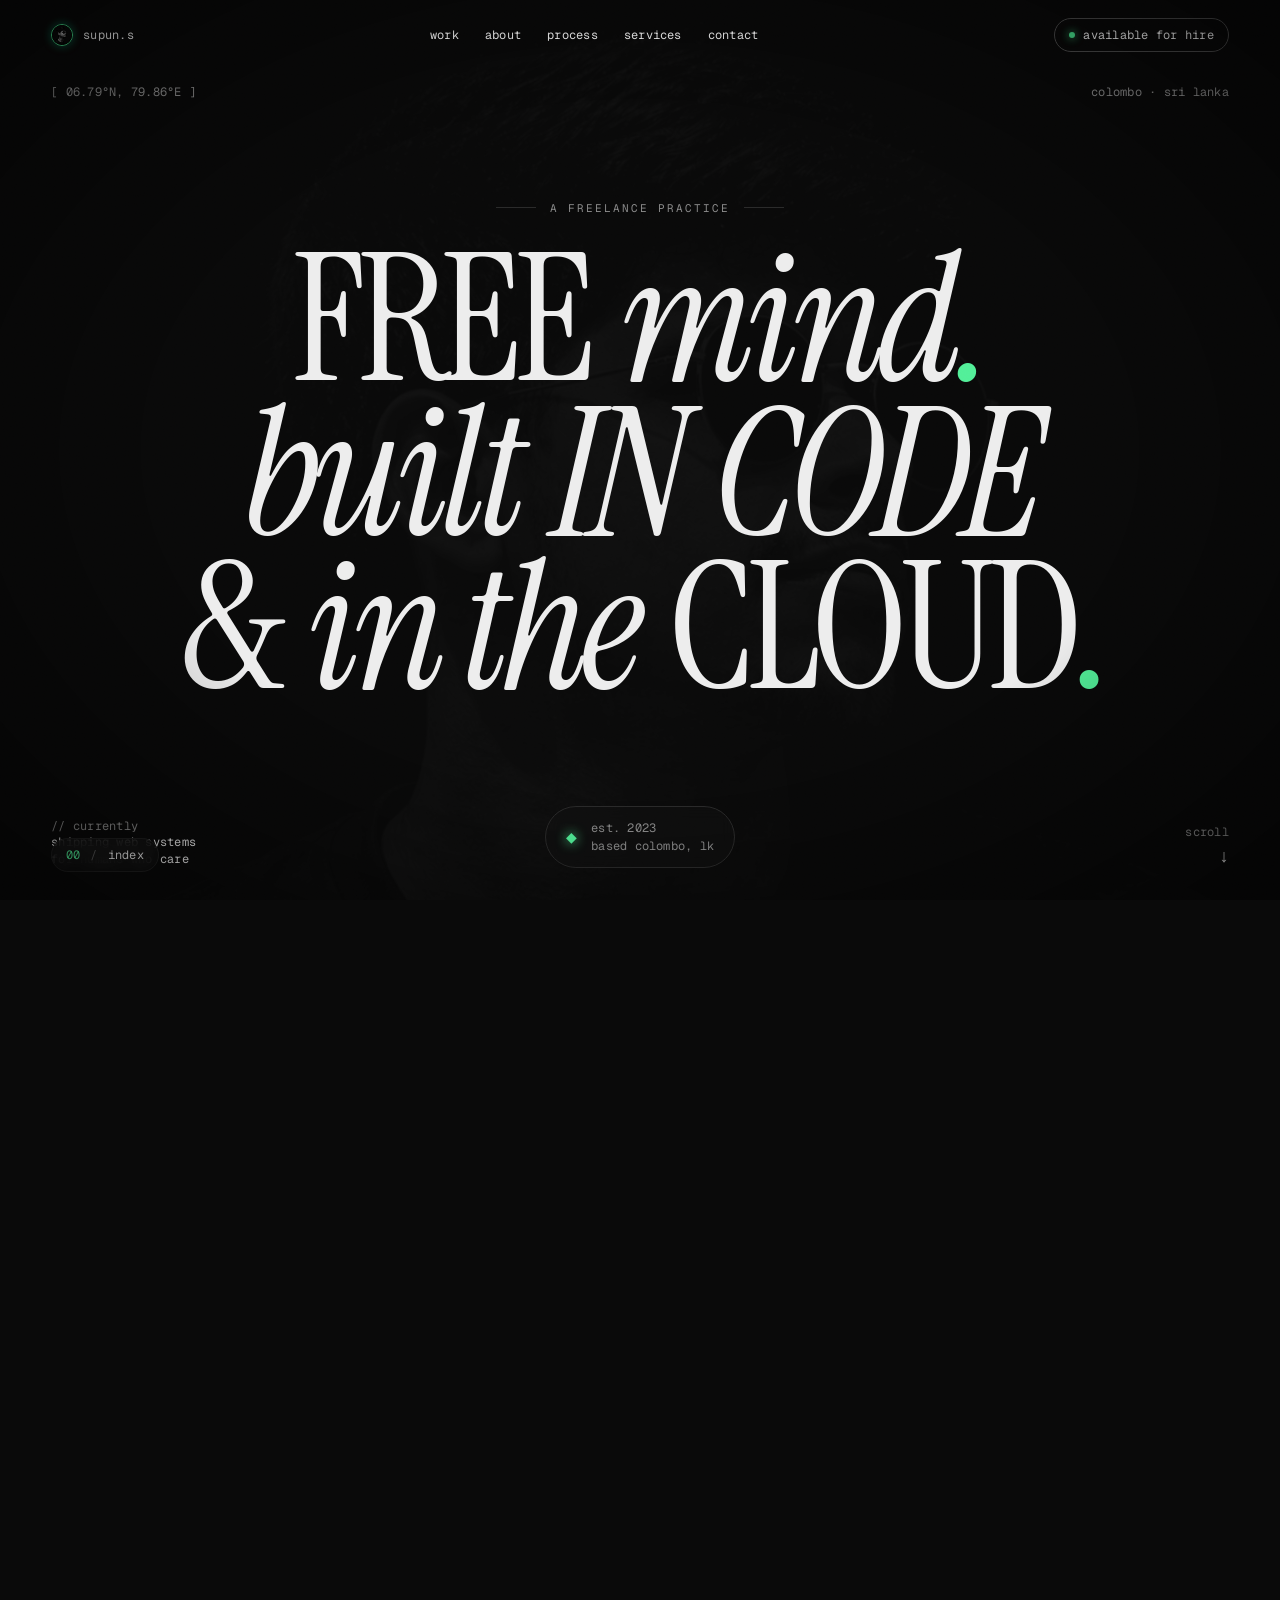
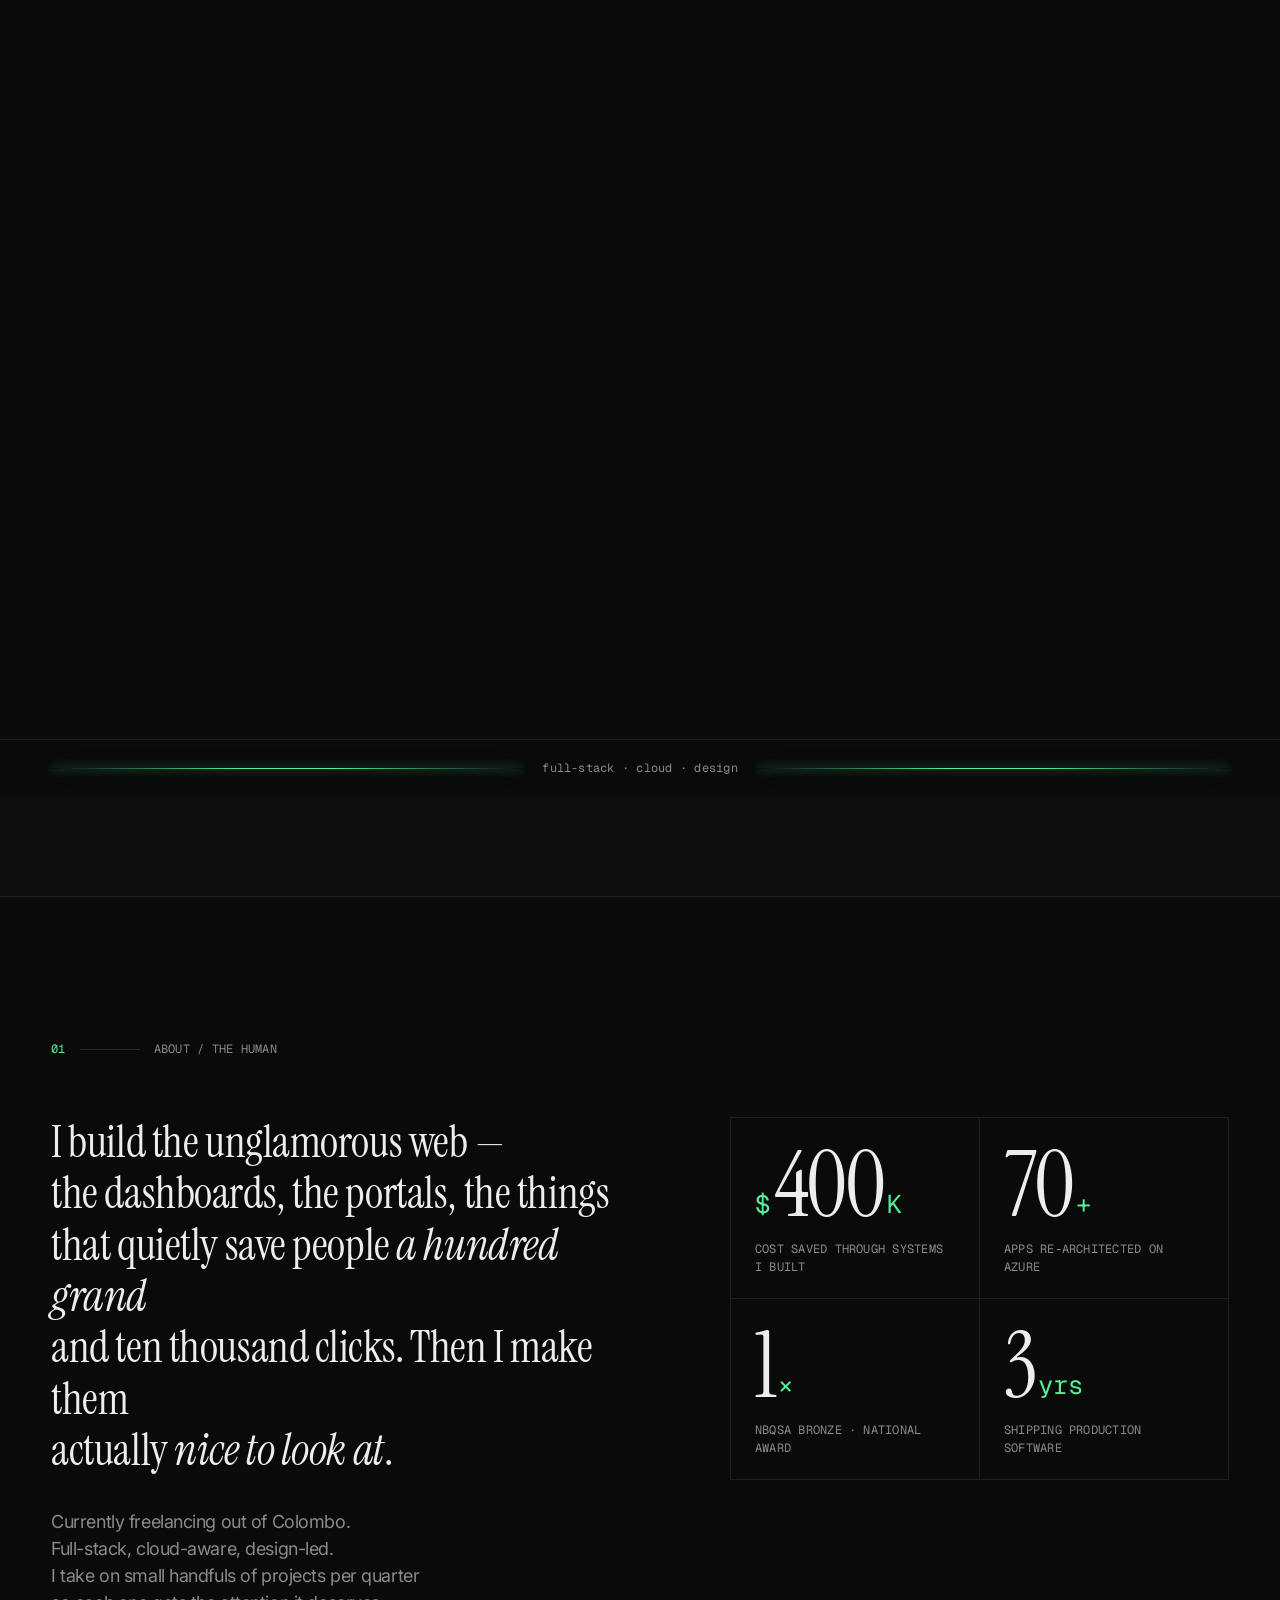
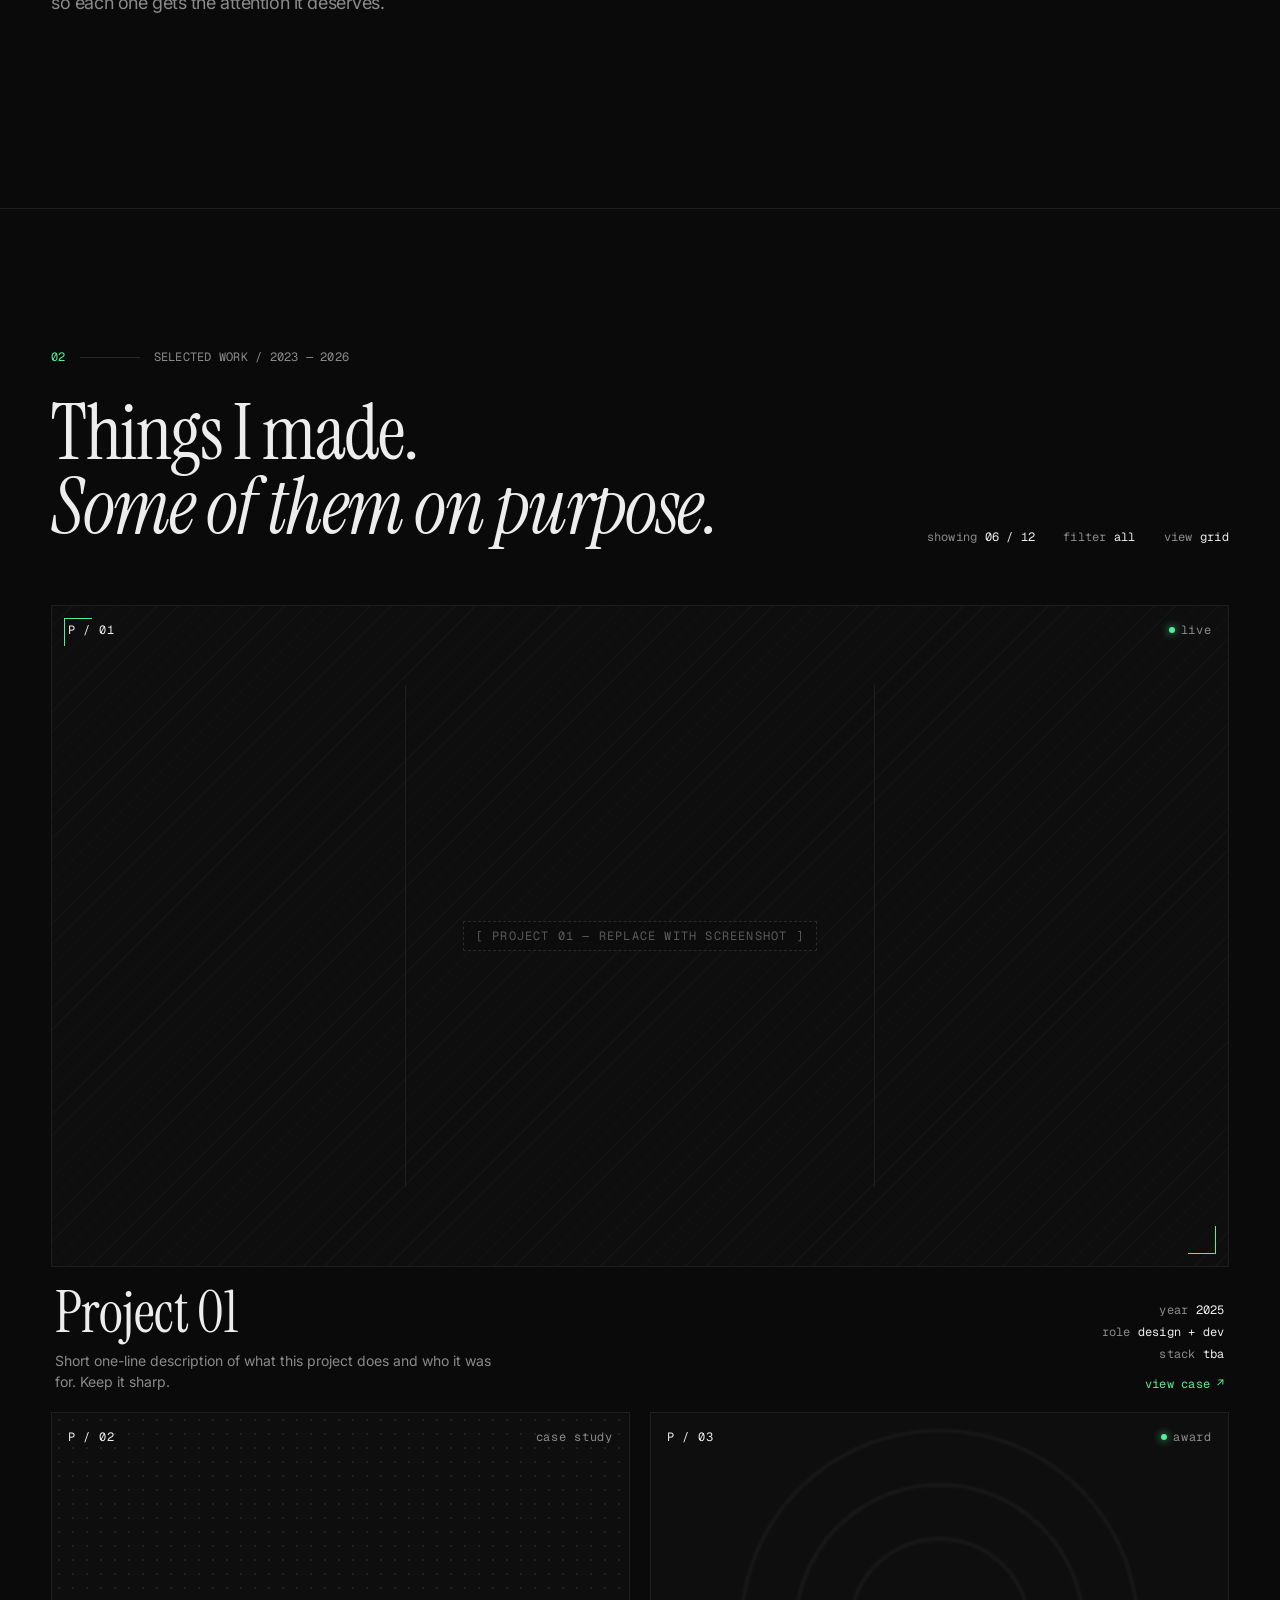
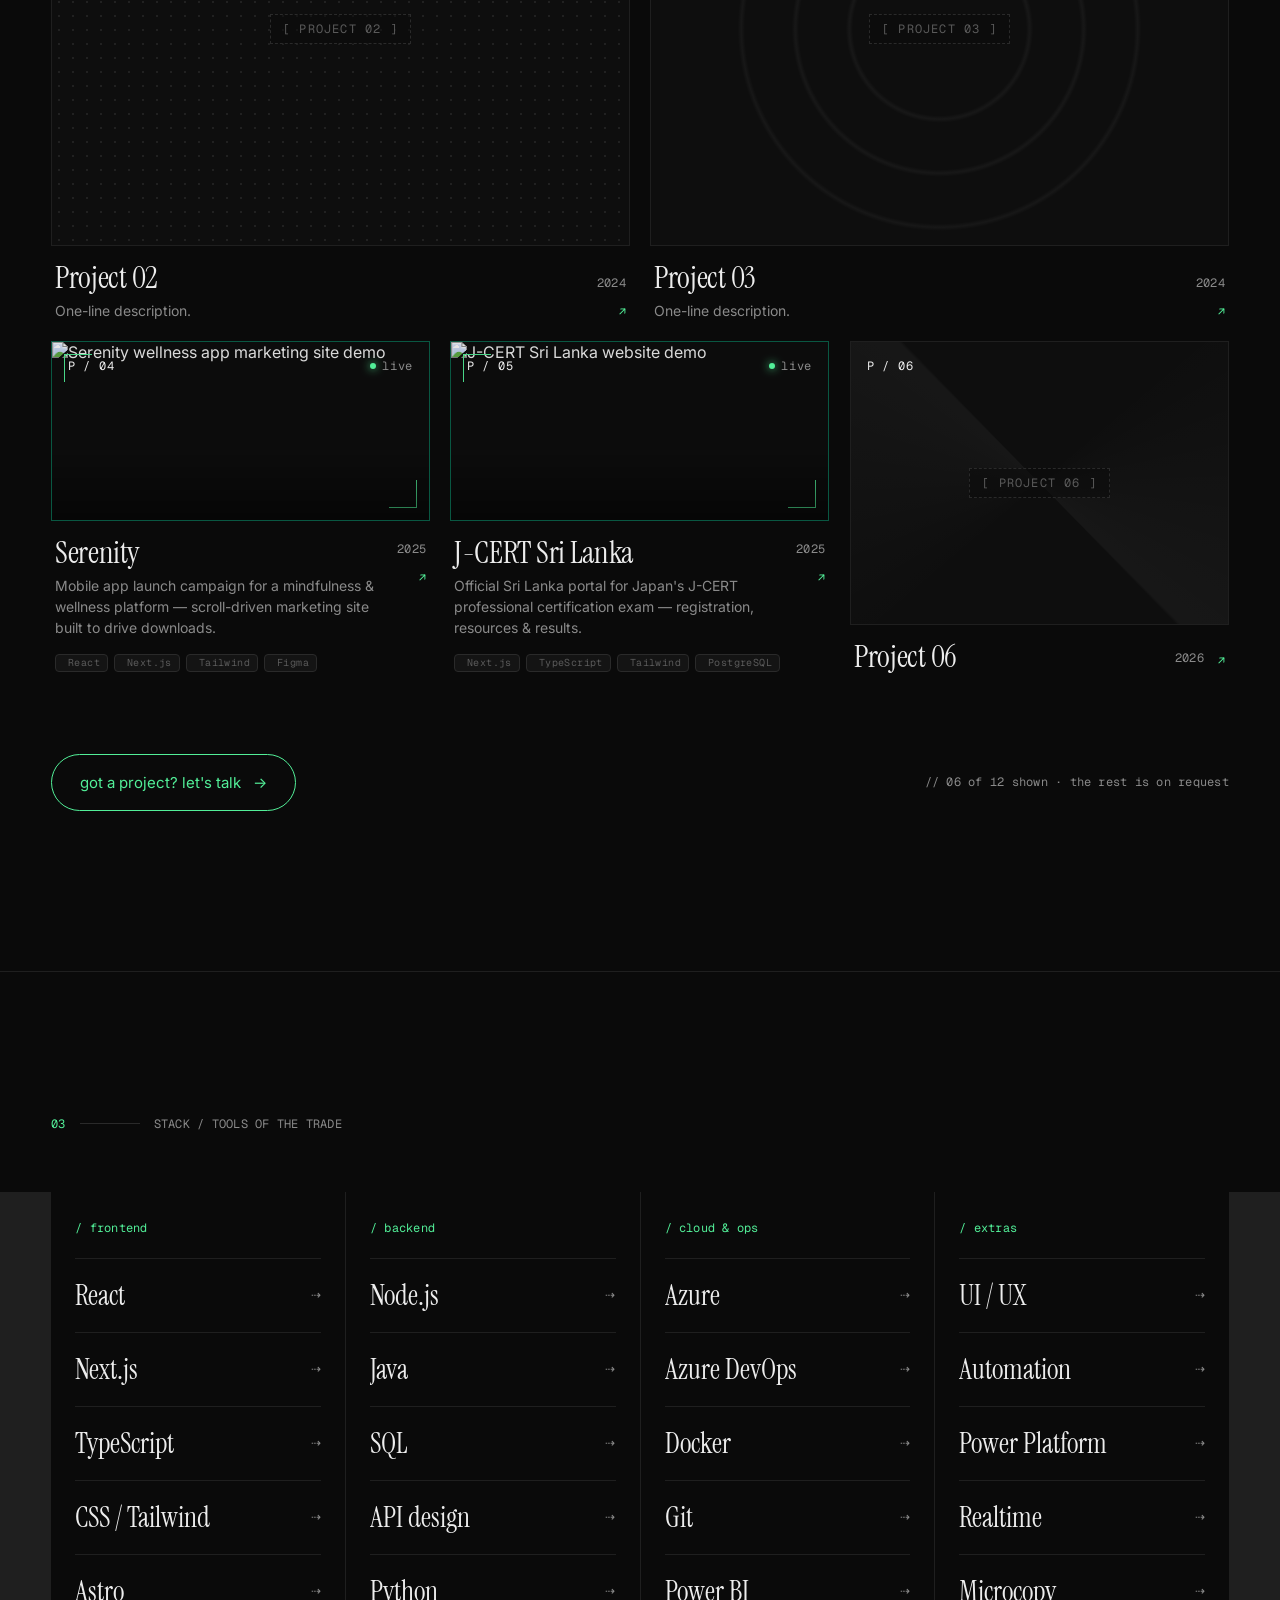
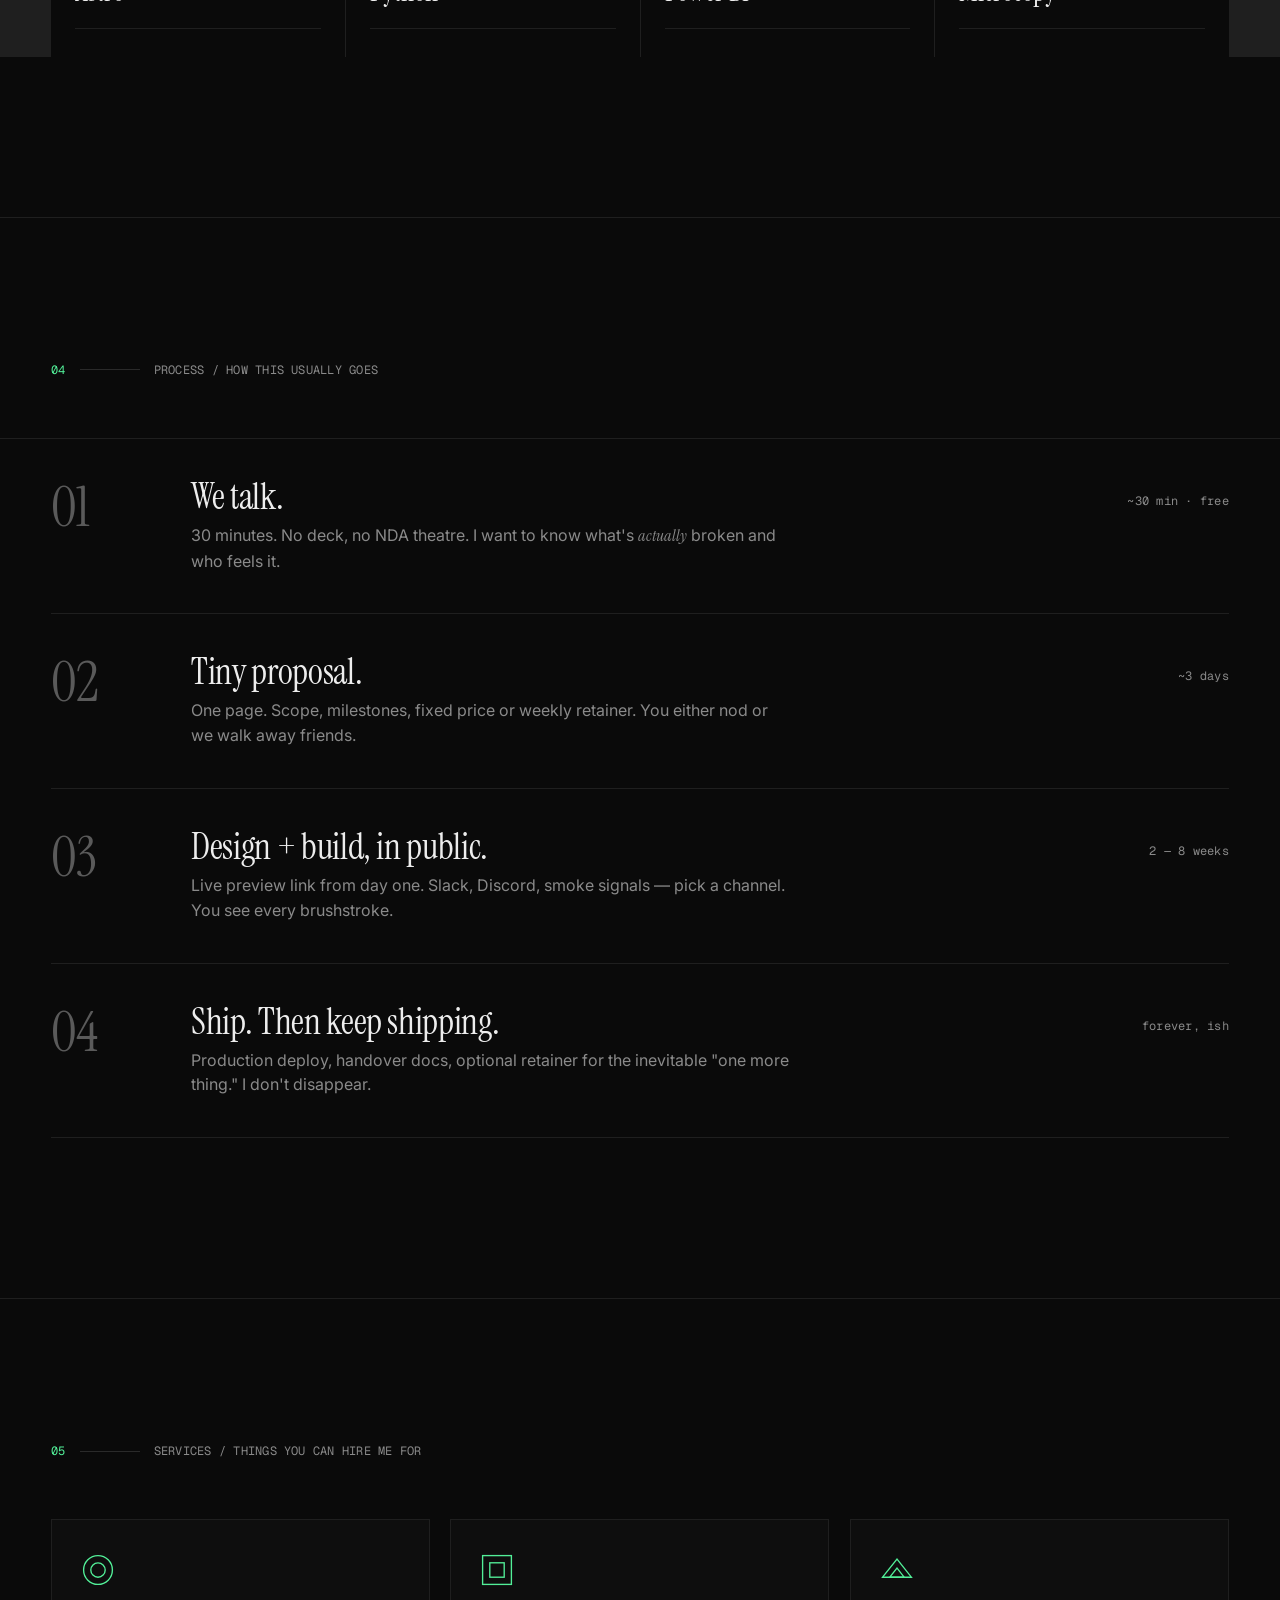
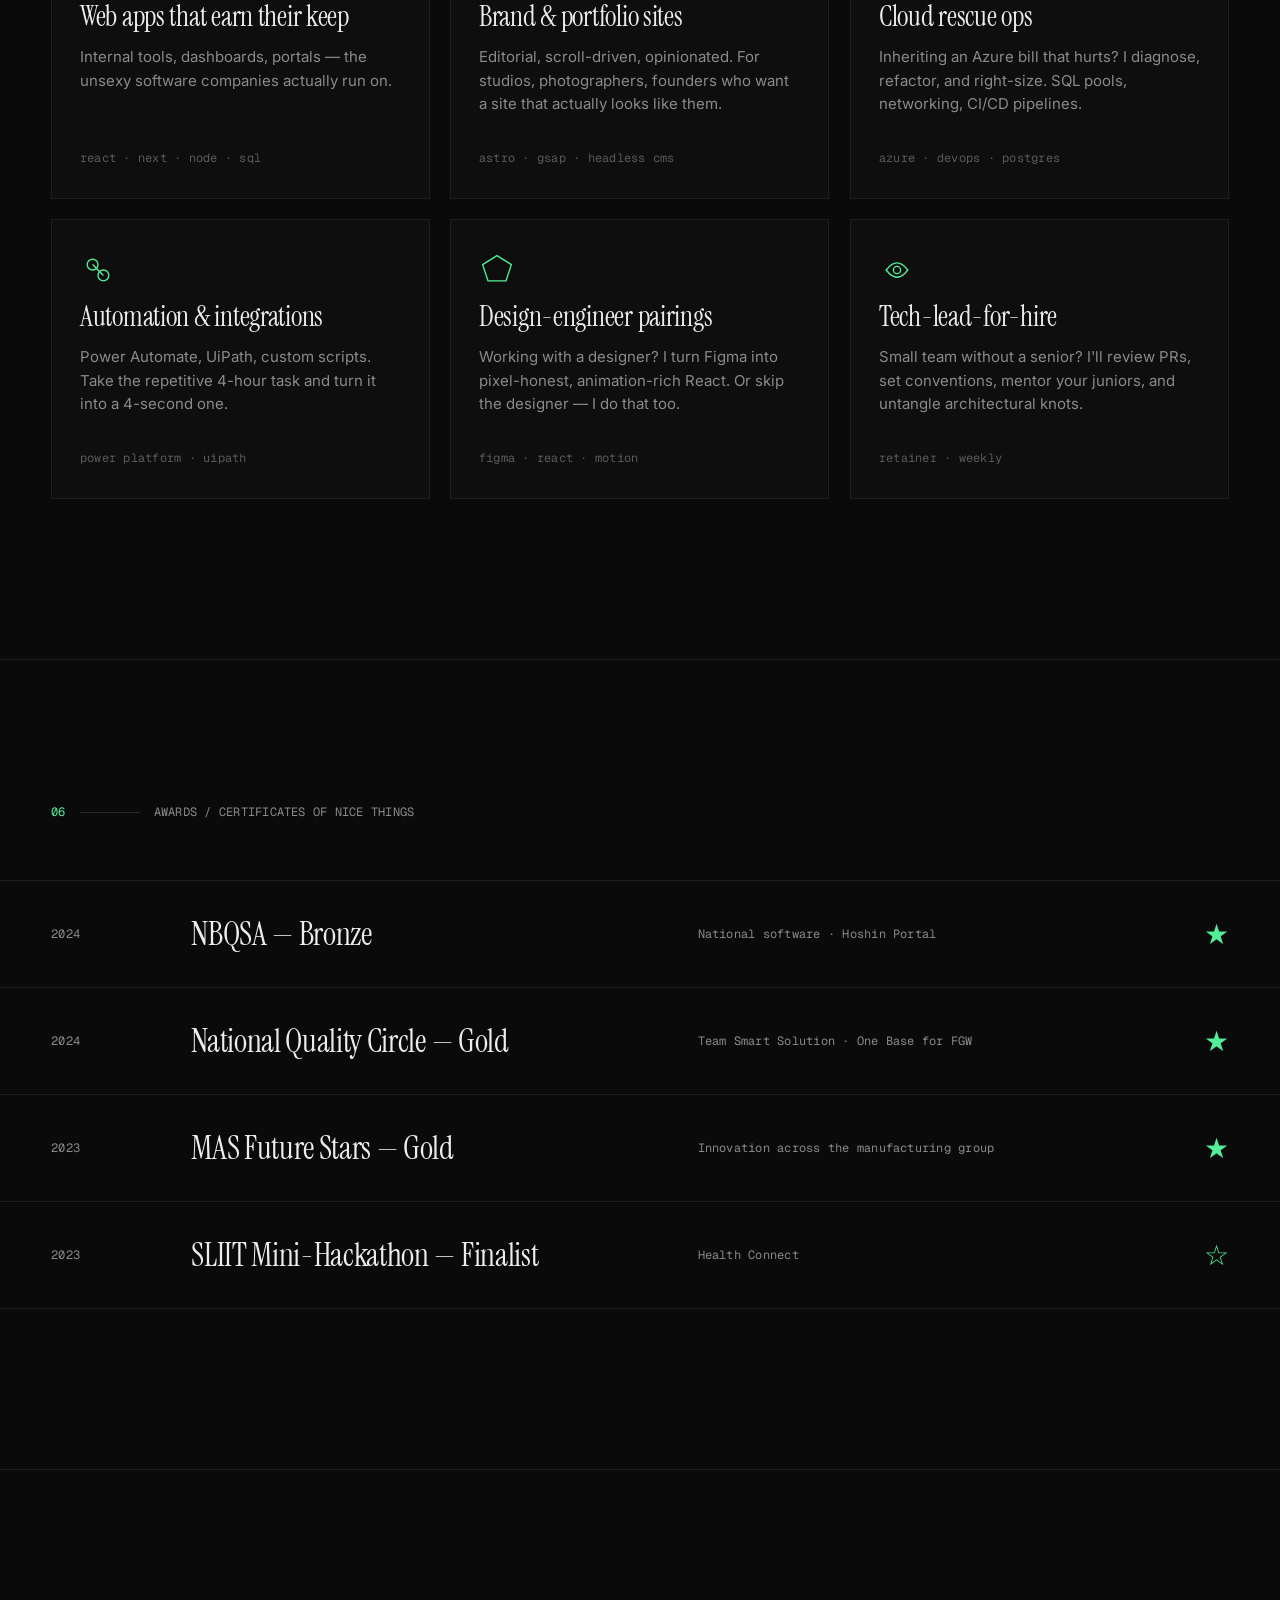
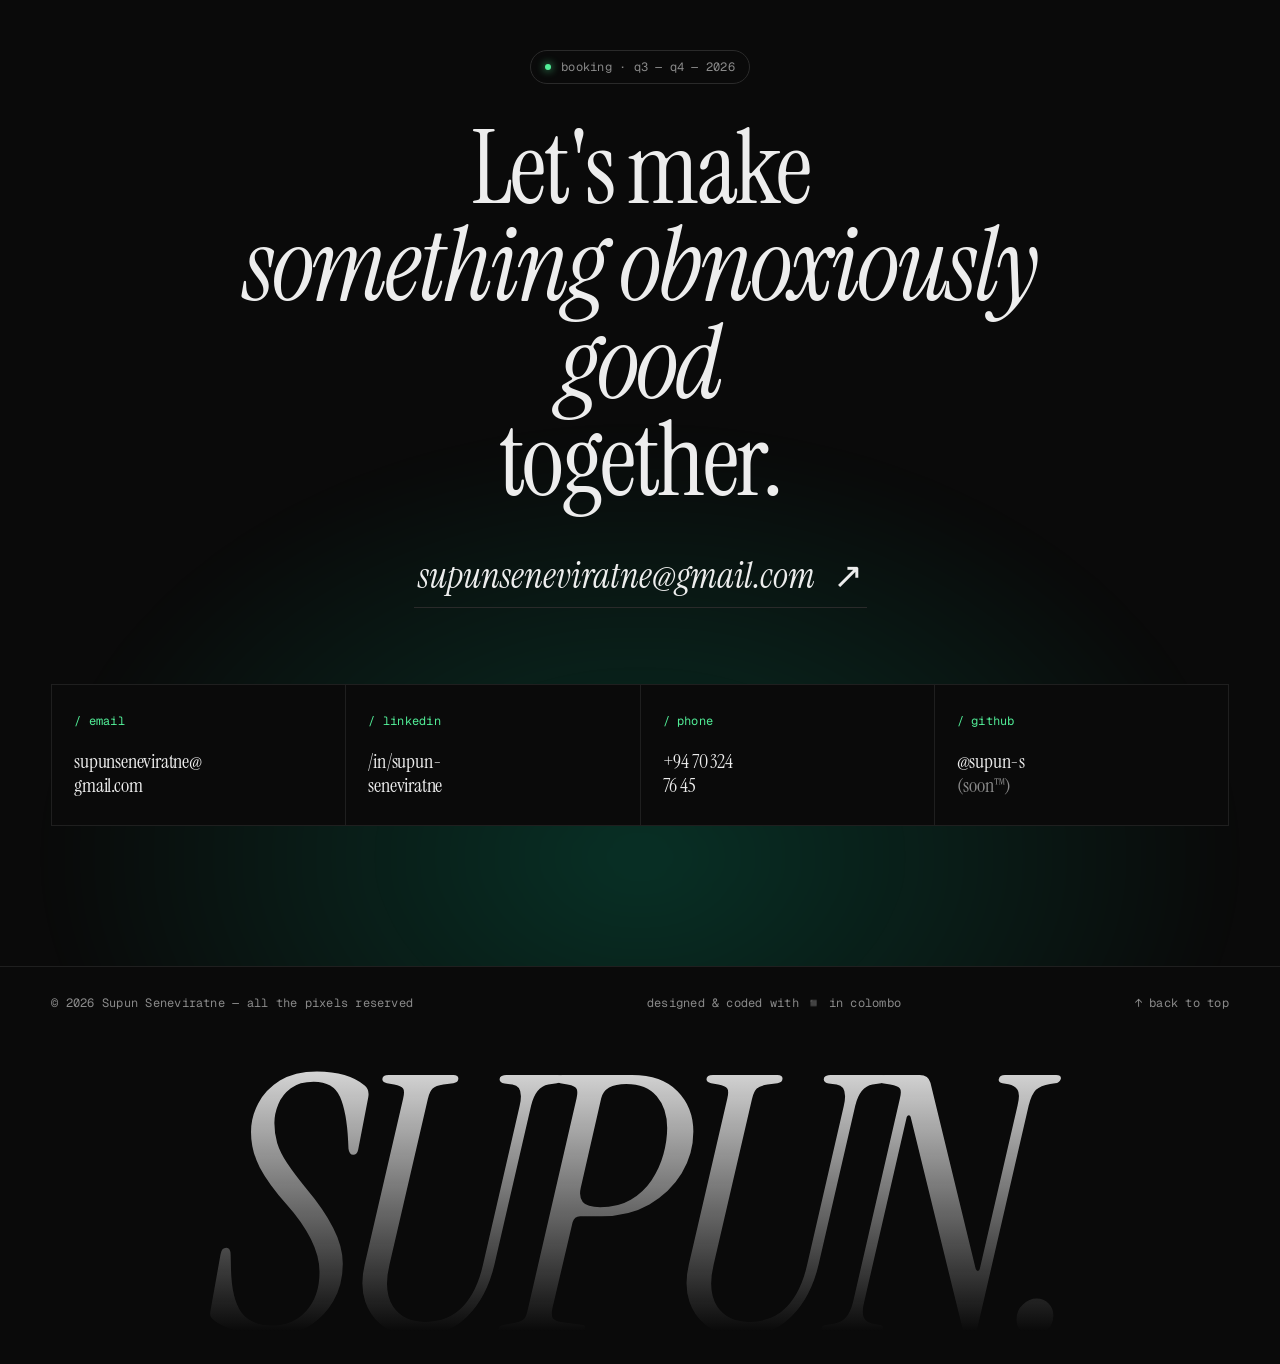
==== commit 529e22f2: "Enhance project display with detailed descriptions and tech stack for Serenity and J-CERT Sri Lanka;" ====
--- a/project/portfolio.html
+++ b/project/portfolio.html
@@ -3,7 +3,7 @@
 <head>
 <meta charset="utf-8" />
 <meta name="viewport" content="width=device-width,initial-scale=1" />
-<title>Supun Seneviratne — Developer & Digital Craftsman</title>
+<title>Supun.Dev</title>
 <meta name="description" content="Freelance developer based in Colombo, Sri Lanka. Full-stack, cloud-aware, design-led. Web apps, brand sites, cloud rescue ops." />
 <meta property="og:title" content="Supun Seneviratne — Developer & Digital Craftsman" />
 <meta property="og:description" content="Freelance developer based in Colombo, Sri Lanka. Full-stack, cloud-aware, design-led." />
@@ -320,18 +320,29 @@
     </a>
 
     <!-- Project 04 — third -->
-    <a class="proj proj-third" href="#" data-tilt>
+    <a class="proj proj-third proj-gif" href="https://serenityuk.netlify.app/" target="_blank" rel="noopener noreferrer" data-tilt>
       <div class="proj-frame">
         <div class="proj-tag mono">
           <span class="proj-num">P / 04</span>
-        </div>
-        <div class="proj-art proj-art-04" aria-hidden="true">
-          <div class="ph-grid-mini"></div>
-          <div class="ph-center mono">[ project 04 ]</div>
-        </div>
-      </div>
-      <div class="proj-info compact">
-        <h3 class="proj-name">Project 04</h3>
+          <span class="proj-status"><span class="ping" aria-hidden="true"></span>live</span>
+        </div>
+        <div class="proj-art proj-art-04">
+          <img src="uploads/proj2.gif" alt="Serenity wellness app marketing site demo" class="proj-screenshot" loading="lazy" decoding="async" />
+          <div class="ph-corner tl" aria-hidden="true"></div>
+          <div class="ph-corner br" aria-hidden="true"></div>
+        </div>
+      </div>
+      <div class="proj-info proj-info-stack">
+        <div class="proj-info-l">
+          <h3 class="proj-name">Serenity</h3>
+          <p class="proj-desc">Mobile app launch campaign for a mindfulness &amp; wellness platform — scroll-driven marketing site built to drive downloads.</p>
+          <div class="proj-stack" aria-label="Tech stack">
+            <span class="proj-stack-icon" title="React"><iconify-icon icon="simple-icons:react" width="14" height="14"></iconify-icon><span>React</span></span>
+            <span class="proj-stack-icon" title="Next.js"><iconify-icon icon="simple-icons:nextdotjs" width="14" height="14"></iconify-icon><span>Next.js</span></span>
+            <span class="proj-stack-icon" title="Tailwind CSS"><iconify-icon icon="simple-icons:tailwindcss" width="14" height="14"></iconify-icon><span>Tailwind</span></span>
+            <span class="proj-stack-icon" title="Figma"><iconify-icon icon="simple-icons:figma" width="14" height="14"></iconify-icon><span>Figma</span></span>
+          </div>
+        </div>
         <div class="proj-info-r mono"><span class="dim">2025</span><span class="proj-cta">↗</span></div>
       </div>
     </a>
@@ -349,8 +360,17 @@
           <div class="ph-corner br" aria-hidden="true"></div>
         </div>
       </div>
-      <div class="proj-info compact">
-        <h3 class="proj-name">J-CERT Sri Lanka</h3>
+      <div class="proj-info proj-info-stack">
+        <div class="proj-info-l">
+          <h3 class="proj-name">J-CERT Sri Lanka</h3>
+          <p class="proj-desc">Official Sri Lanka portal for Japan's J-CERT professional certification exam — registration, resources &amp; results.</p>
+          <div class="proj-stack" aria-label="Tech stack">
+            <span class="proj-stack-icon" title="Next.js"><iconify-icon icon="simple-icons:nextdotjs" width="14" height="14"></iconify-icon><span>Next.js</span></span>
+            <span class="proj-stack-icon" title="TypeScript"><iconify-icon icon="simple-icons:typescript" width="14" height="14"></iconify-icon><span>TypeScript</span></span>
+            <span class="proj-stack-icon" title="Tailwind CSS"><iconify-icon icon="simple-icons:tailwindcss" width="14" height="14"></iconify-icon><span>Tailwind</span></span>
+            <span class="proj-stack-icon" title="PostgreSQL"><iconify-icon icon="simple-icons:postgresql" width="14" height="14"></iconify-icon><span>PostgreSQL</span></span>
+          </div>
+        </div>
         <div class="proj-info-r mono"><span class="dim">2025</span><span class="proj-cta">↗</span></div>
       </div>
     </a>
--- a/project/styles.css
+++ b/project/styles.css
@@ -675,6 +675,54 @@
 }
 .proj:hover .proj-cta{ transform: translate(2px, -2px); }
 
+/* proj info with stack row */
+.proj-info-stack{
+  display: grid;
+  grid-template-columns: 1fr auto;
+  gap: 12px;
+  align-items: start;
+  padding: 0 4px;
+}
+.proj-info-stack .proj-info-r{
+  align-content: start;
+  padding-top: 4px;
+}
+
+/* tech stack pill row */
+.proj-stack{
+  display: flex;
+  flex-wrap: wrap;
+  gap: 6px;
+  margin-top: 10px;
+}
+.proj-stack-icon{
+  display: inline-flex;
+  align-items: center;
+  gap: 5px;
+  font-family: var(--mono);
+  font-size: 10px;
+  letter-spacing: 0.04em;
+  color: var(--fg-dimmer);
+  background: var(--bg-3);
+  border: 1px solid var(--line-2);
+  border-radius: 4px;
+  padding: 3px 7px;
+  line-height: 1;
+  transition: color .2s, border-color .2s;
+}
+.proj:hover .proj-stack-icon{
+  color: var(--fg-dim);
+  border-color: rgba(0,224,164,0.3);
+}
+.proj-stack-icon iconify-icon{
+  opacity: 0.7;
+  flex-shrink: 0;
+}
+.proj:hover .proj-stack-icon iconify-icon{
+  opacity: 1;
+  color: var(--accent);
+}
+
 /* work footer */
 .work-footer{
   padding: 80px var(--pad) 0;
@@ -705,6 +753,8 @@
   .proj-feature, .proj-half, .proj-third{ grid-column: span 2; }
   .proj-info{ grid-template-columns: 1fr; gap: 6px; }
   .proj-info-r{ text-align: left; }
+  .proj-info-stack{ grid-template-columns: 1fr; }
+  .proj-info-stack .proj-info-r{ display: inline-flex; gap: 14px; align-items: center; }
 }
 
 
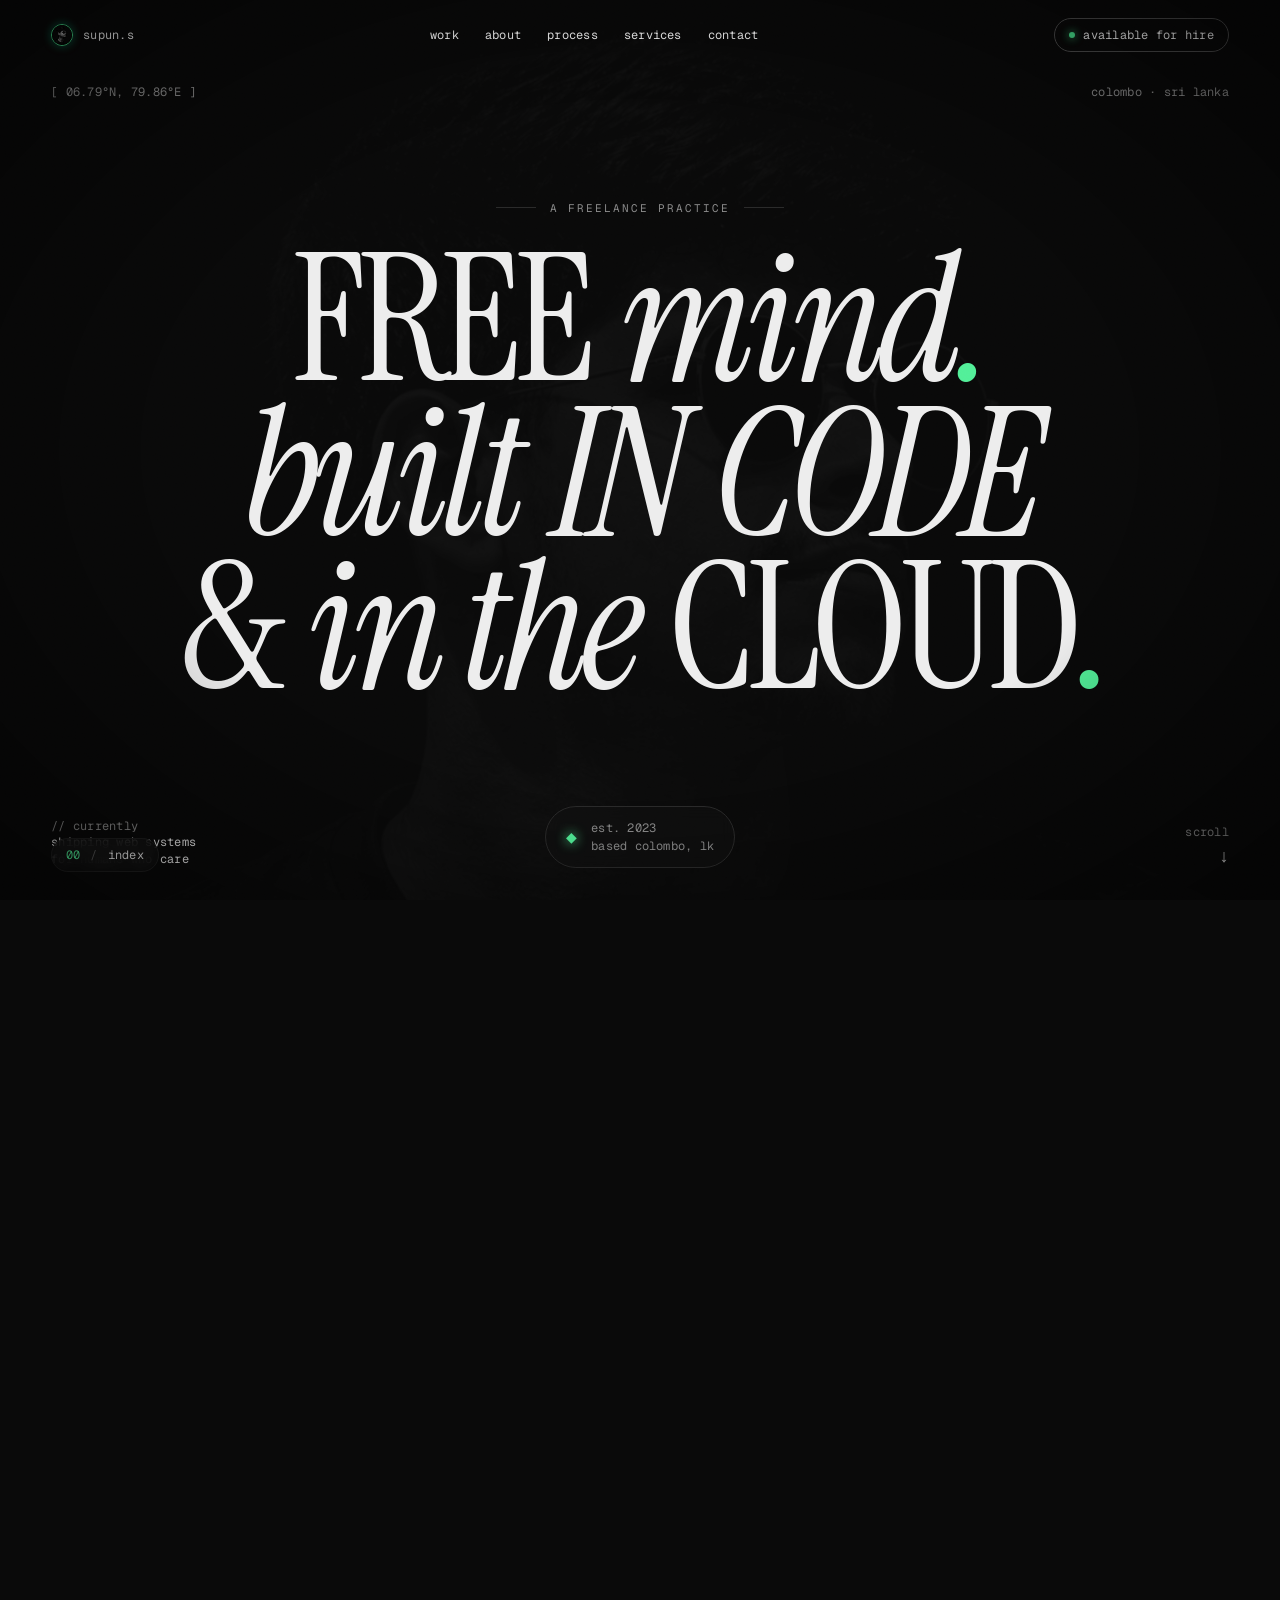
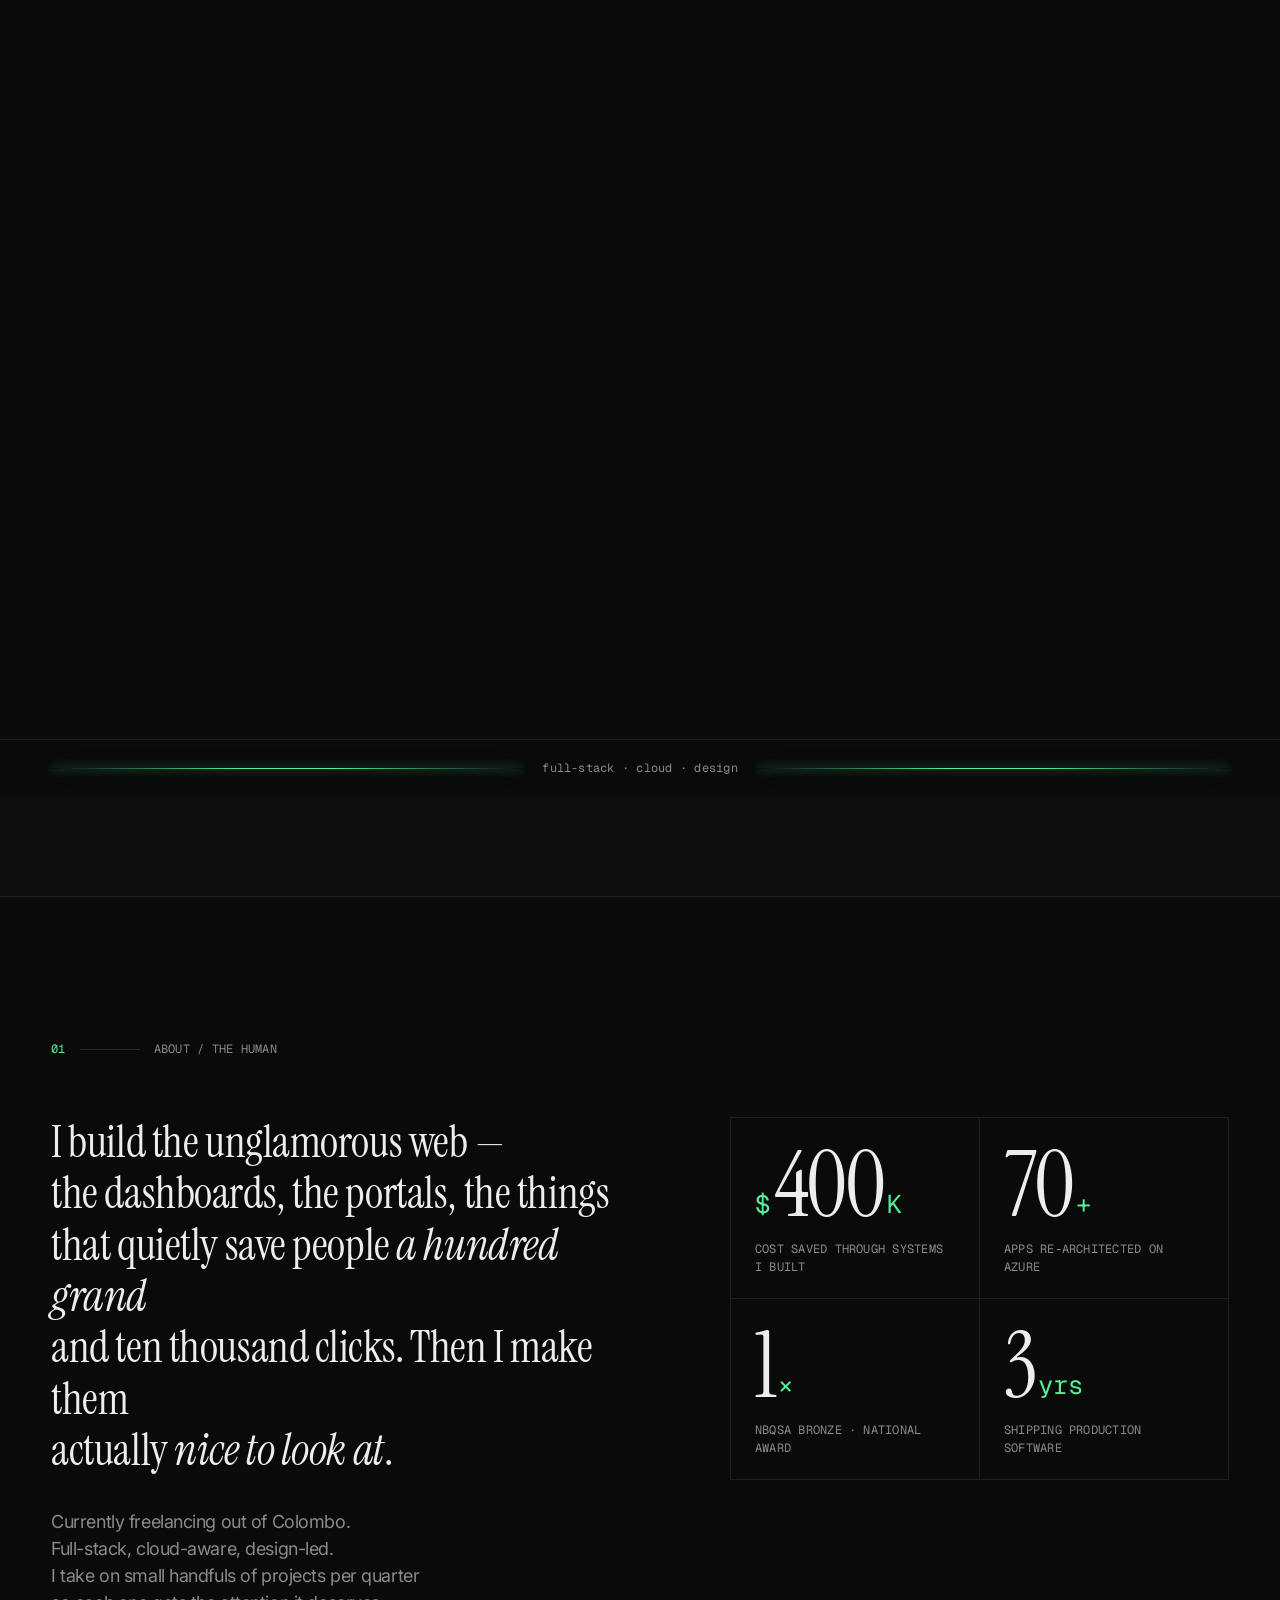
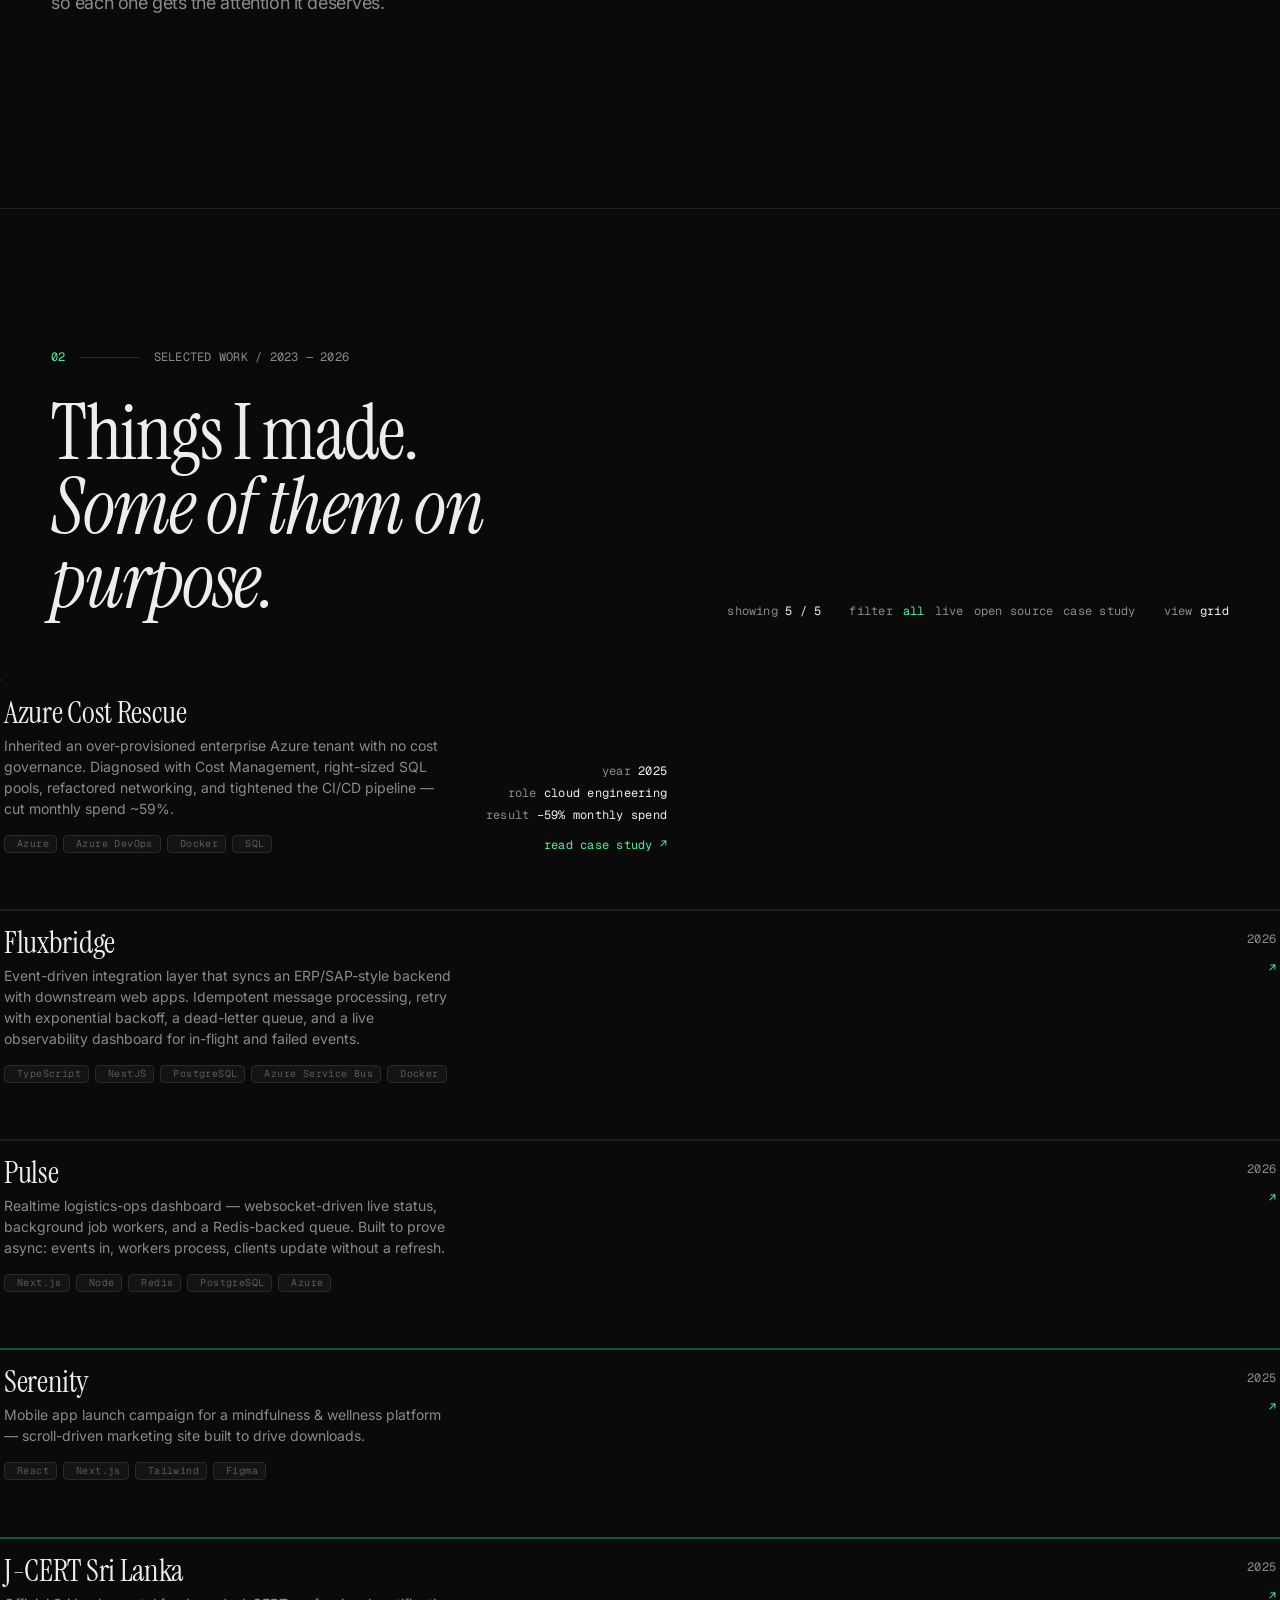
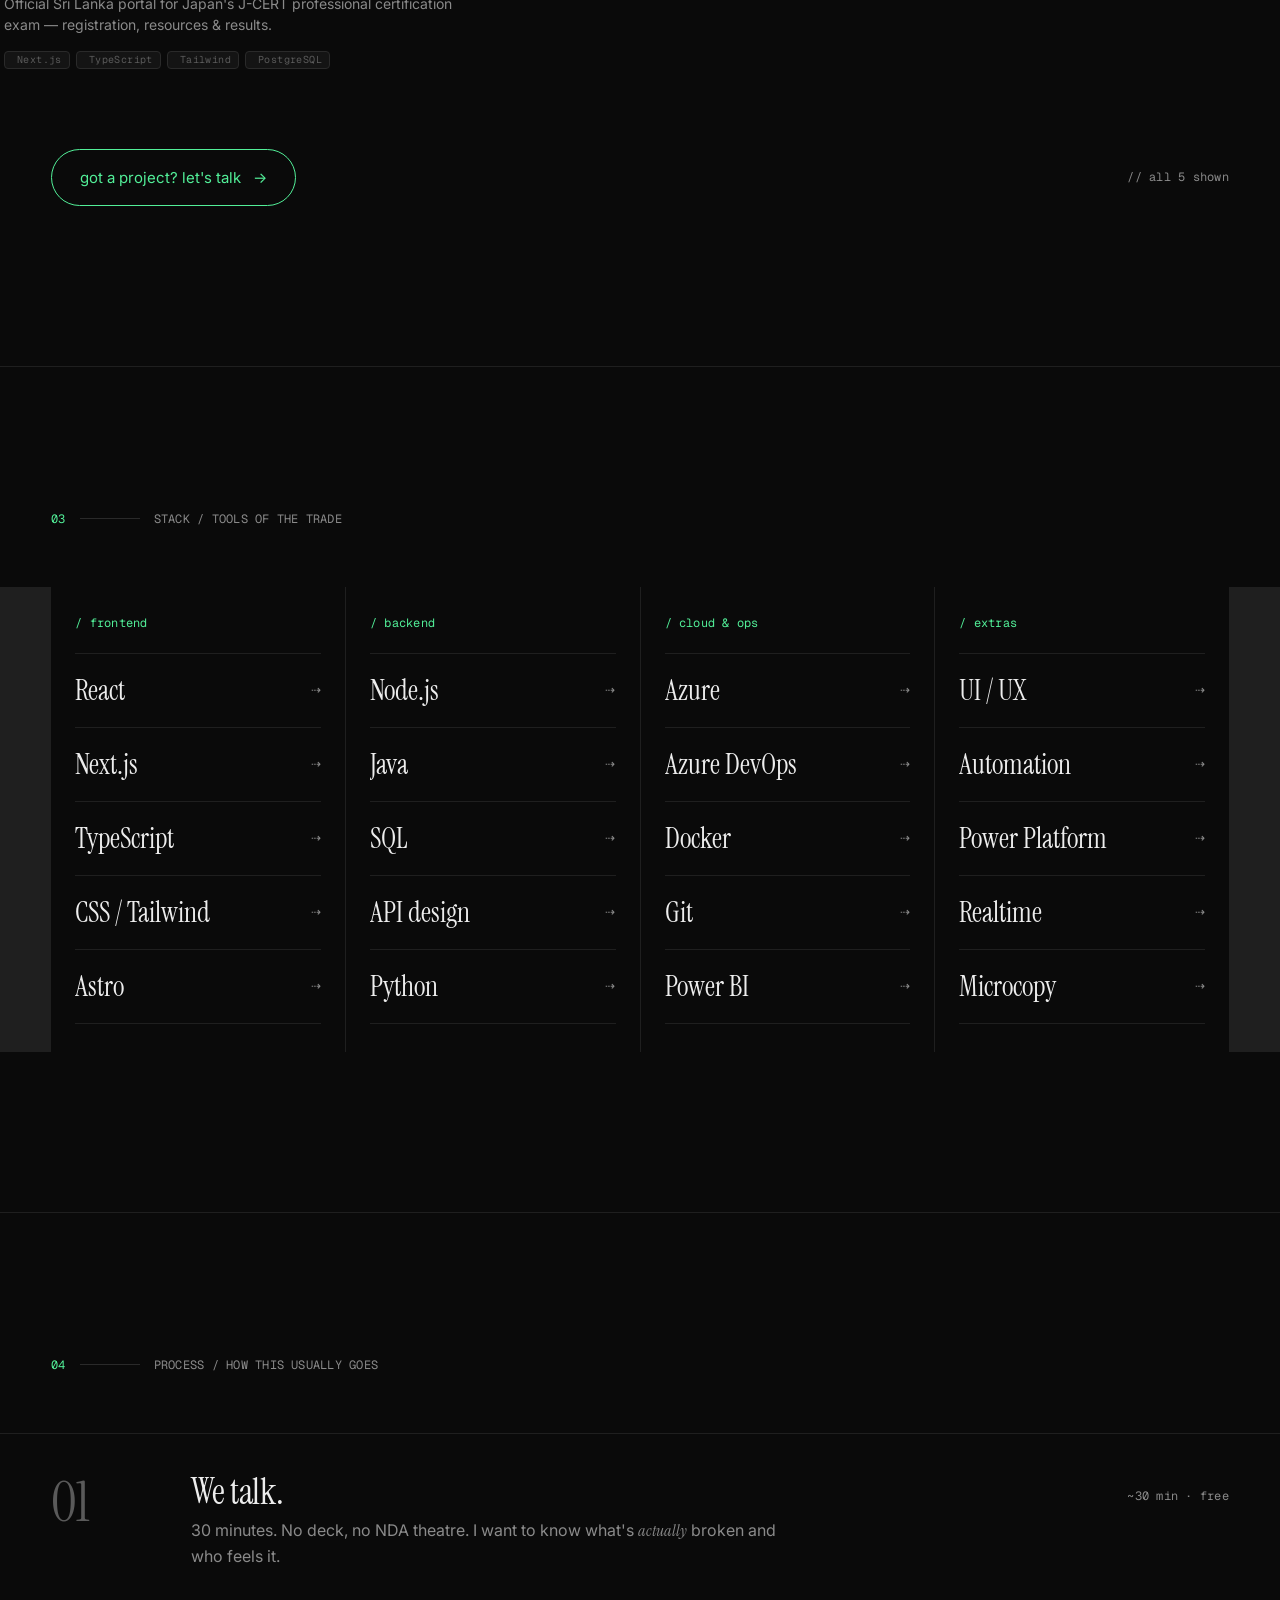
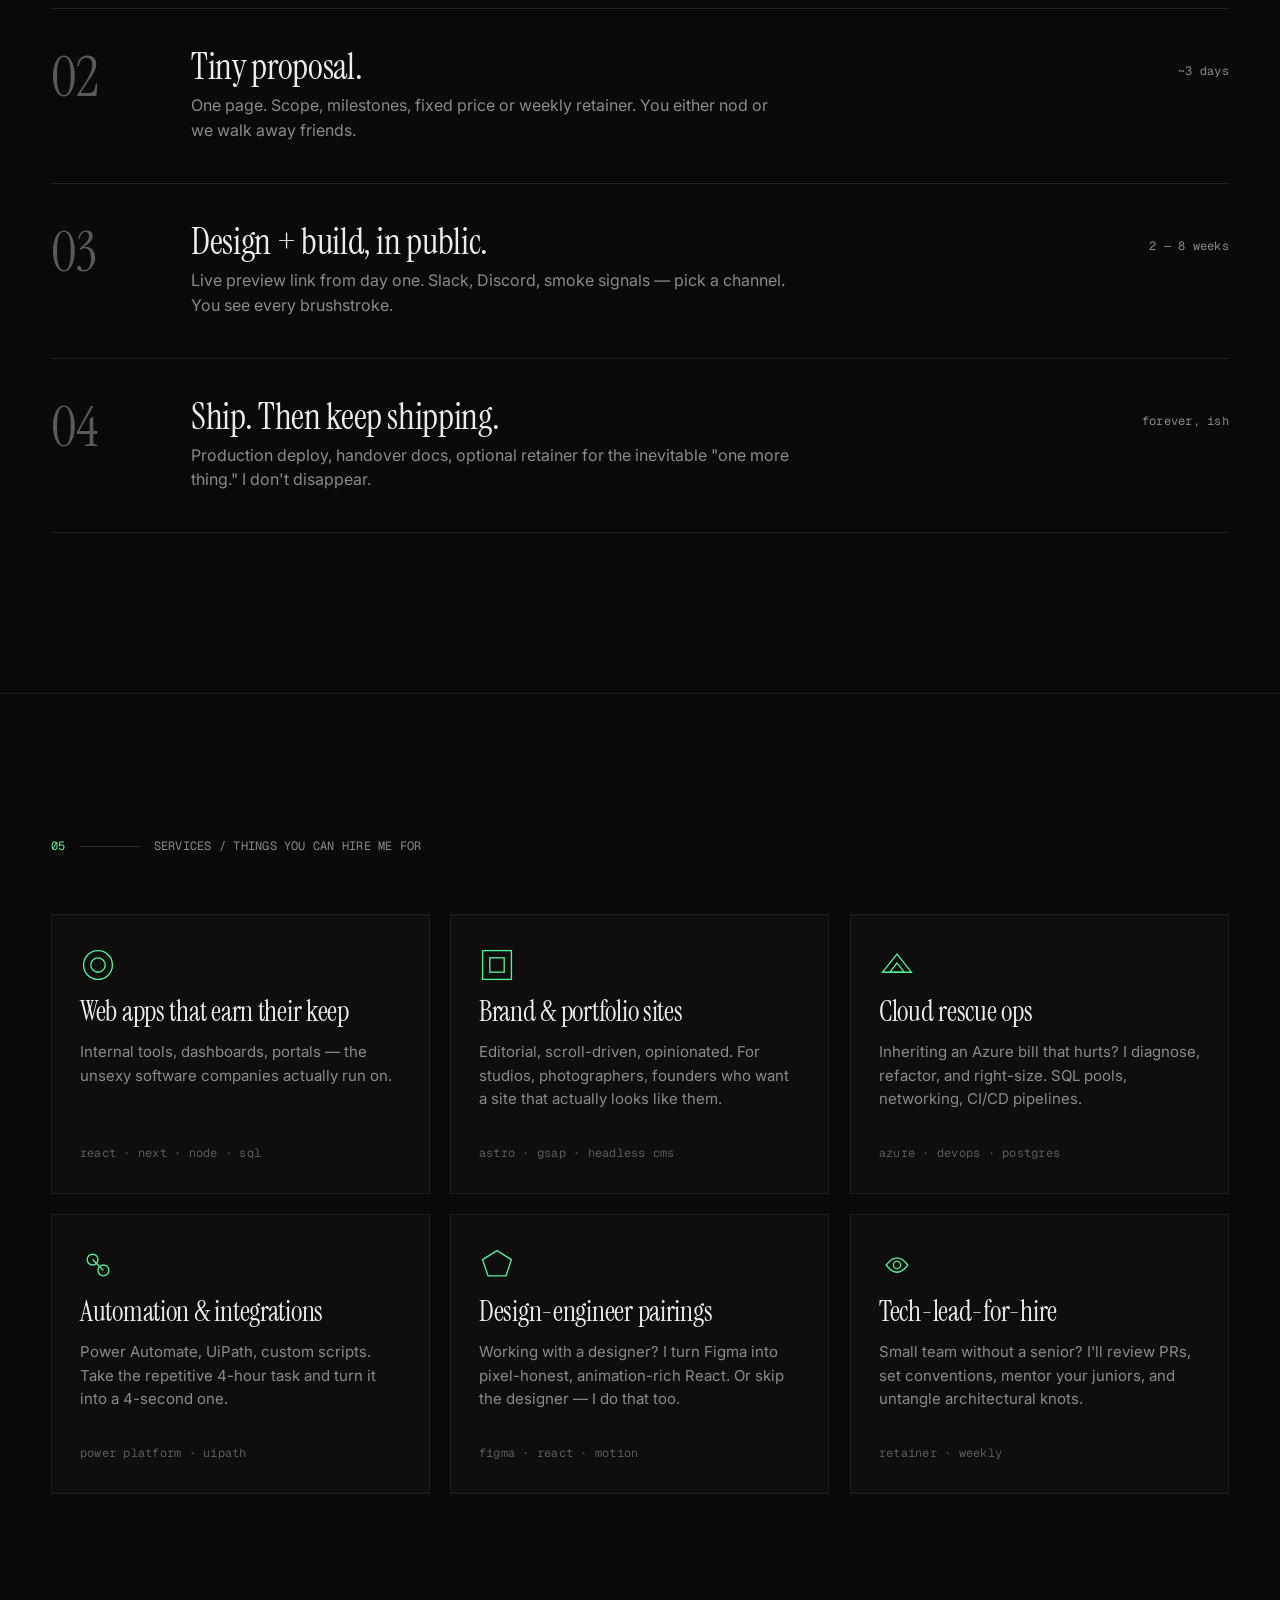
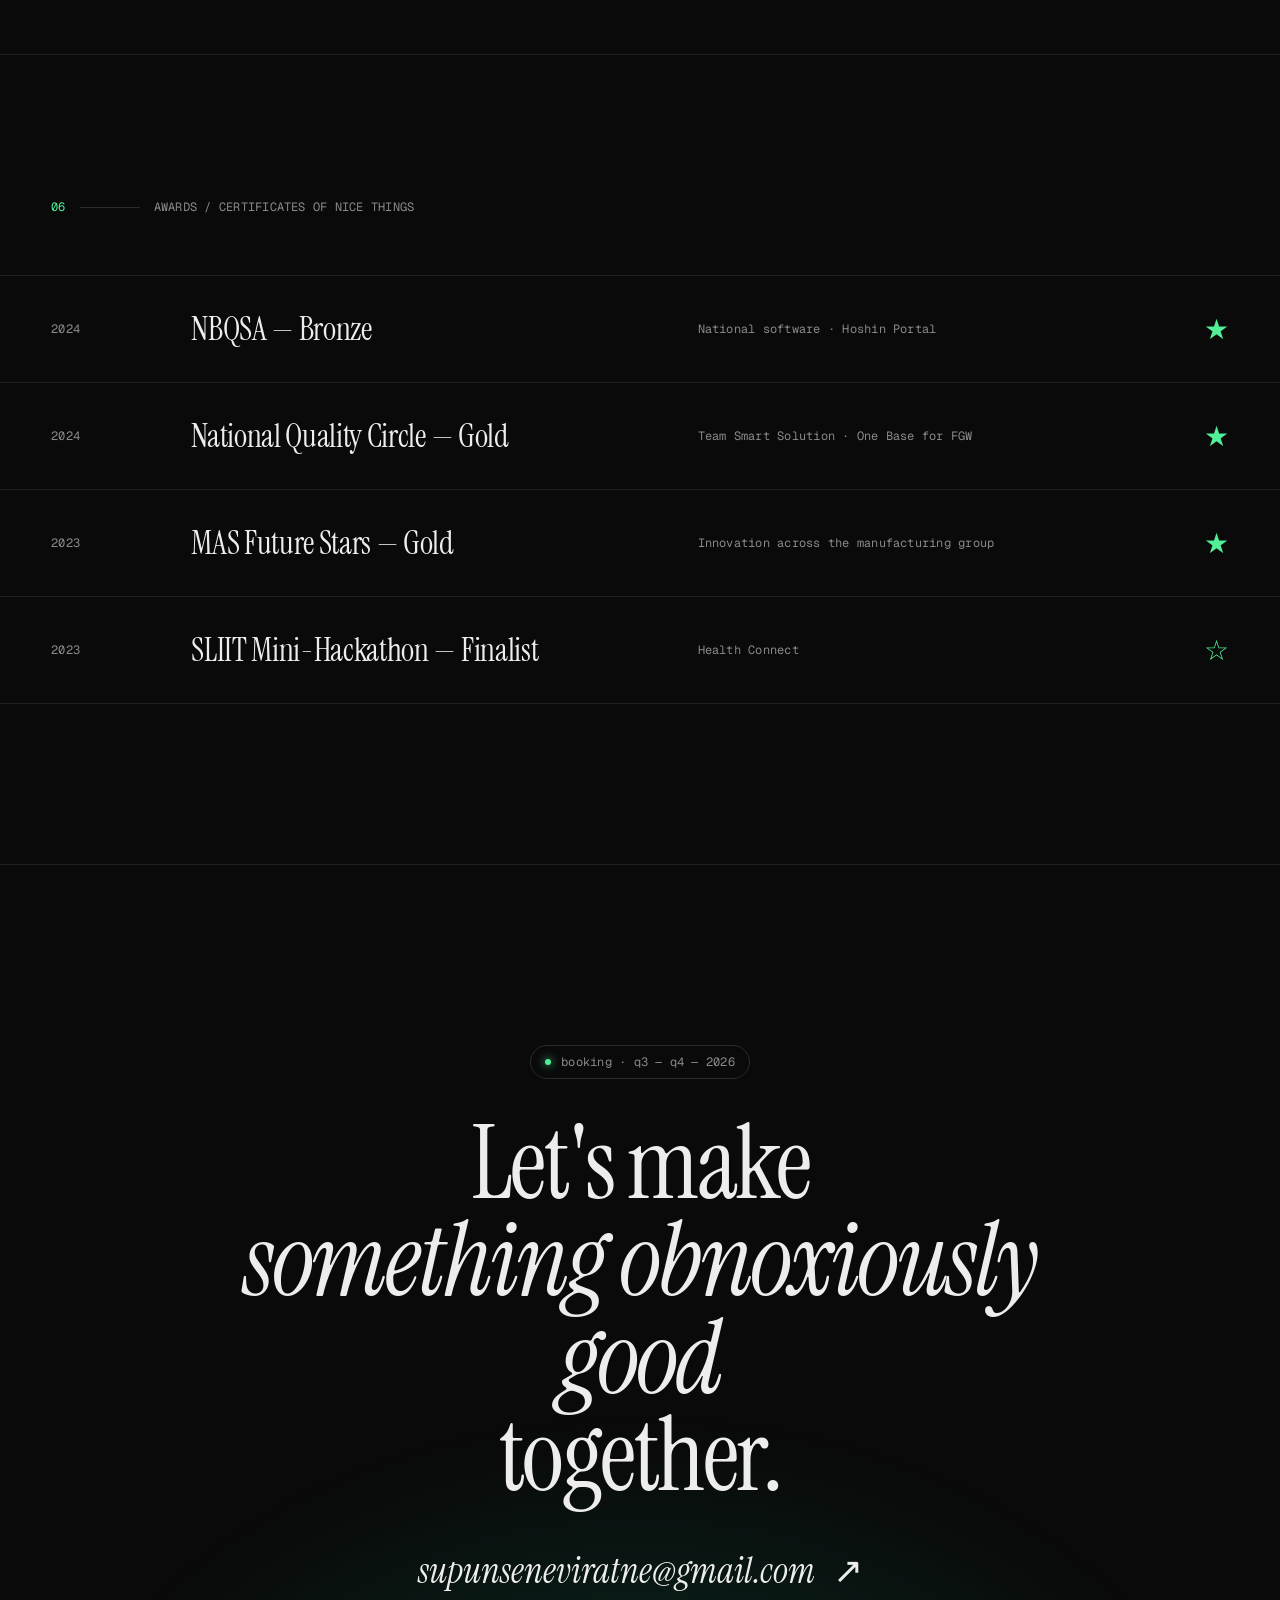
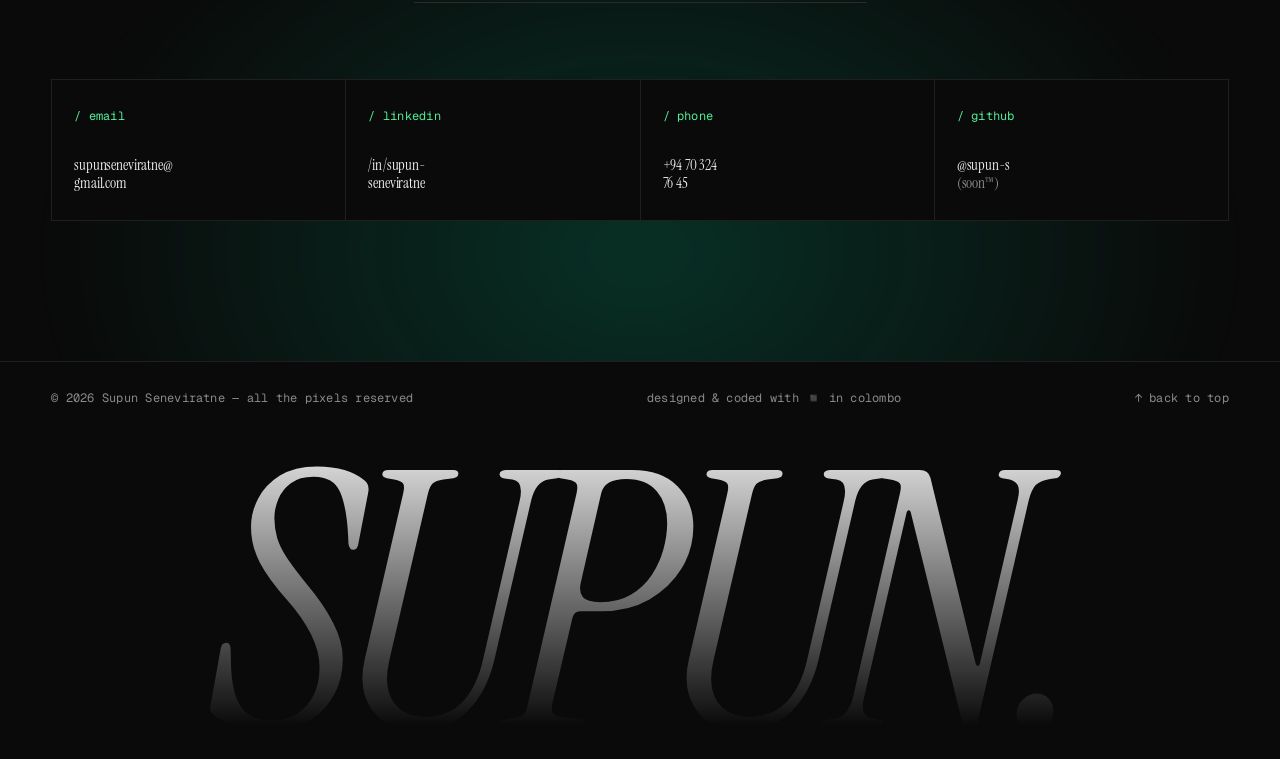
==== commit 4a44f5c0: "feat: enhance portfolio with project filtering and case study modal - Added a filtering system to th" ====
--- a/project/portfolio.html
+++ b/project/portfolio.html
@@ -233,8 +233,14 @@
         <em>Some of them on purpose.</em>
       </h2>
       <div class="work-meta mono">
-        <div><span class="dim">showing</span> 06 / 12</div>
-        <div><span class="dim">filter</span> all</div>
+        <div><span class="dim">showing</span> <span id="work-count">5</span> / 5</div>
+        <div class="work-filter" role="group" aria-label="Filter projects by category">
+          <span class="dim">filter</span>
+          <button type="button" class="filter-btn is-active" data-filter="all">all</button>
+          <button type="button" class="filter-btn" data-filter="live">live</button>
+          <button type="button" class="filter-btn" data-filter="open-source">open source</button>
+          <button type="button" class="filter-btn" data-filter="case-study">case study</button>
+        </div>
         <div><span class="dim">view</span> grid</div>
       </div>
     </div>
@@ -243,79 +249,90 @@
   <div class="work-grid">
 
     <!-- Project 01 — feature -->
-    <a class="proj proj-feature" href="#" data-tilt>
+    <button type="button" class="proj proj-feature" data-modal-open="azure-case-modal" aria-haspopup="dialog" data-tilt>
       <div class="proj-frame">
         <div class="proj-tag mono">
           <span class="proj-num">P / 01</span>
-          <span class="proj-status"><span class="ping" aria-hidden="true"></span>live</span>
+          <span class="proj-status"><span class="dot-accent" aria-hidden="true"></span>case study</span>
         </div>
         <div class="proj-art proj-art-01" aria-hidden="true">
           <div class="ph-stripes"></div>
           <div class="ph-cross"></div>
           <div class="ph-corner tl"></div>
           <div class="ph-corner br"></div>
-          <div class="ph-center mono">[ project 01 — replace with screenshot ]</div>
         </div>
       </div>
       <div class="proj-info">
         <div class="proj-info-l">
-          <h3 class="proj-name">Project 01</h3>
-          <p class="proj-desc">Short one-line description of what this project does and who it was for. Keep it sharp.</p>
+          <h3 class="proj-name">Azure Cost Rescue</h3>
+          <p class="proj-desc">Inherited an over-provisioned enterprise Azure tenant with no cost governance. Diagnosed with Cost Management, right-sized SQL pools, refactored networking, and tightened the CI/CD pipeline — cut monthly spend ~59%.</p>
+          <div class="proj-stack" aria-label="Tech stack">
+            <span class="proj-stack-icon" title="Microsoft Azure"><iconify-icon icon="simple-icons:microsoftazure" width="14" height="14"></iconify-icon><span>Azure</span></span>
+            <span class="proj-stack-icon" title="Azure DevOps"><iconify-icon icon="simple-icons:azuredevops" width="14" height="14"></iconify-icon><span>Azure DevOps</span></span>
+            <span class="proj-stack-icon" title="Docker"><iconify-icon icon="simple-icons:docker" width="14" height="14"></iconify-icon><span>Docker</span></span>
+            <span class="proj-stack-icon" title="SQL"><iconify-icon icon="simple-icons:microsoftsqlserver" width="14" height="14"></iconify-icon><span>SQL</span></span>
+          </div>
         </div>
         <div class="proj-info-r mono">
           <div><span class="dim">year</span> 2025</div>
-          <div><span class="dim">role</span> design + dev</div>
-          <div><span class="dim">stack</span> tba</div>
-          <div class="proj-cta">view case ↗</div>
-        </div>
-      </div>
-    </a>
+          <div><span class="dim">role</span> cloud engineering</div>
+          <div><span class="dim">result</span> −59% monthly spend</div>
+          <div class="proj-cta">read case study ↗</div>
+        </div>
+      </div>
+    </button>
 
     <!-- Project 02 — half -->
-    <a class="proj proj-half" href="#" data-tilt>
+    <a class="proj proj-half" href="https://github.com/Zive2001/fluxbridge" target="_blank" rel="noopener noreferrer" data-tilt>
       <div class="proj-frame">
         <div class="proj-tag mono">
           <span class="proj-num">P / 02</span>
-          <span class="proj-status">case study</span>
+          <span class="proj-status"><span class="dot-accent" aria-hidden="true"></span>open source</span>
         </div>
         <div class="proj-art proj-art-02" aria-hidden="true">
           <div class="ph-dots"></div>
-          <div class="ph-center mono">[ project 02 ]</div>
-        </div>
-      </div>
-      <div class="proj-info">
+        </div>
+      </div>
+      <div class="proj-info proj-info-stack">
         <div class="proj-info-l">
-          <h3 class="proj-name">Project 02</h3>
-          <p class="proj-desc">One-line description.</p>
-        </div>
-        <div class="proj-info-r mono">
-          <div><span class="dim">2024</span></div>
-          <div class="proj-cta">↗</div>
-        </div>
+          <h3 class="proj-name">Fluxbridge</h3>
+          <p class="proj-desc">Event-driven integration layer that syncs an ERP/SAP-style backend with downstream web apps. Idempotent message processing, retry with exponential backoff, a dead-letter queue, and a live observability dashboard for in-flight and failed events.</p>
+          <div class="proj-stack" aria-label="Tech stack">
+            <span class="proj-stack-icon" title="TypeScript"><iconify-icon icon="simple-icons:typescript" width="14" height="14"></iconify-icon><span>TypeScript</span></span>
+            <span class="proj-stack-icon" title="NestJS"><iconify-icon icon="simple-icons:nestjs" width="14" height="14"></iconify-icon><span>NestJS</span></span>
+            <span class="proj-stack-icon" title="PostgreSQL"><iconify-icon icon="simple-icons:postgresql" width="14" height="14"></iconify-icon><span>PostgreSQL</span></span>
+            <span class="proj-stack-icon" title="Azure Service Bus"><iconify-icon icon="simple-icons:microsoftazure" width="14" height="14"></iconify-icon><span>Azure Service Bus</span></span>
+            <span class="proj-stack-icon" title="Docker"><iconify-icon icon="simple-icons:docker" width="14" height="14"></iconify-icon><span>Docker</span></span>
+          </div>
+        </div>
+        <div class="proj-info-r mono"><span class="dim">2026</span><span class="proj-cta">↗</span></div>
       </div>
     </a>
 
     <!-- Project 03 — half -->
-    <a class="proj proj-half" href="#" data-tilt>
+    <a class="proj proj-half" href="https://github.com/Zive2001/pulse" target="_blank" rel="noopener noreferrer" data-tilt>
       <div class="proj-frame">
         <div class="proj-tag mono">
           <span class="proj-num">P / 03</span>
-          <span class="proj-status"><span class="dot-accent" aria-hidden="true"></span>award</span>
+          <span class="proj-status"><span class="dot-accent" aria-hidden="true"></span>open source</span>
         </div>
         <div class="proj-art proj-art-03" aria-hidden="true">
           <div class="ph-rings"></div>
-          <div class="ph-center mono">[ project 03 ]</div>
-        </div>
-      </div>
-      <div class="proj-info">
+        </div>
+      </div>
+      <div class="proj-info proj-info-stack">
         <div class="proj-info-l">
-          <h3 class="proj-name">Project 03</h3>
-          <p class="proj-desc">One-line description.</p>
-        </div>
-        <div class="proj-info-r mono">
-          <div><span class="dim">2024</span></div>
-          <div class="proj-cta">↗</div>
-        </div>
+          <h3 class="proj-name">Pulse</h3>
+          <p class="proj-desc">Realtime logistics-ops dashboard — websocket-driven live status, background job workers, and a Redis-backed queue. Built to prove async: events in, workers process, clients update without a refresh.</p>
+          <div class="proj-stack" aria-label="Tech stack">
+            <span class="proj-stack-icon" title="Next.js"><iconify-icon icon="simple-icons:nextdotjs" width="14" height="14"></iconify-icon><span>Next.js</span></span>
+            <span class="proj-stack-icon" title="Node.js"><iconify-icon icon="simple-icons:nodedotjs" width="14" height="14"></iconify-icon><span>Node</span></span>
+            <span class="proj-stack-icon" title="Redis"><iconify-icon icon="simple-icons:redis" width="14" height="14"></iconify-icon><span>Redis</span></span>
+            <span class="proj-stack-icon" title="PostgreSQL"><iconify-icon icon="simple-icons:postgresql" width="14" height="14"></iconify-icon><span>PostgreSQL</span></span>
+            <span class="proj-stack-icon" title="Microsoft Azure"><iconify-icon icon="simple-icons:microsoftazure" width="14" height="14"></iconify-icon><span>Azure</span></span>
+          </div>
+        </div>
+        <div class="proj-info-r mono"><span class="dim">2026</span><span class="proj-cta">↗</span></div>
       </div>
     </a>
 
@@ -375,23 +392,6 @@
       </div>
     </a>
 
-    <!-- Project 06 — third -->
-    <a class="proj proj-third" href="#" data-tilt>
-      <div class="proj-frame">
-        <div class="proj-tag mono">
-          <span class="proj-num">P / 06</span>
-        </div>
-        <div class="proj-art proj-art-06" aria-hidden="true">
-          <div class="ph-tri"></div>
-          <div class="ph-center mono">[ project 06 ]</div>
-        </div>
-      </div>
-      <div class="proj-info compact">
-        <h3 class="proj-name">Project 06</h3>
-        <div class="proj-info-r mono"><span class="dim">2026</span><span class="proj-cta">↗</span></div>
-      </div>
-    </a>
-
   </div>
 
   <div class="work-footer">
@@ -399,9 +399,31 @@
       <span>got a project? let's talk</span>
       <span class="arrow" aria-hidden="true">→</span>
     </a>
-    <div class="mono dim">// 06 of 12 shown · the rest is on request</div>
-  </div>
-</section>
+    <div class="mono dim">// all 5 shown</div>
+  </div>
+</section>
+
+<!-- ============================================================ -->
+<!-- CASE STUDY MODAL — Azure Cost Rescue                         -->
+<!-- ============================================================ -->
+<dialog class="case-modal" id="azure-case-modal" aria-labelledby="azure-case-title">
+  <div class="case-modal-inner">
+    <button type="button" class="case-modal-close" data-modal-close aria-label="Close case study">×</button>
+    <div class="case-modal-tag mono dim">
+      <span>P / 01</span>
+      <span class="proj-status"><span class="dot-accent" aria-hidden="true"></span>case study</span>
+    </div>
+    <h3 id="azure-case-title" class="case-modal-title">Azure Cost Rescue</h3>
+    <p class="case-modal-desc">Inherited an over-provisioned enterprise Azure tenant with no cost governance. Diagnosed with Cost Management, right-sized SQL pools, refactored networking, and tightened the CI/CD pipeline — cut monthly spend ~59%.</p>
+    <div class="proj-stack" aria-label="Tech stack">
+      <span class="proj-stack-icon" title="Microsoft Azure"><iconify-icon icon="simple-icons:microsoftazure" width="14" height="14"></iconify-icon><span>Azure</span></span>
+      <span class="proj-stack-icon" title="Azure DevOps"><iconify-icon icon="simple-icons:azuredevops" width="14" height="14"></iconify-icon><span>Azure DevOps</span></span>
+      <span class="proj-stack-icon" title="Docker"><iconify-icon icon="simple-icons:docker" width="14" height="14"></iconify-icon><span>Docker</span></span>
+      <span class="proj-stack-icon" title="SQL"><iconify-icon icon="simple-icons:microsoftsqlserver" width="14" height="14"></iconify-icon><span>SQL</span></span>
+    </div>
+    <div class="case-modal-meta mono dim">2025 · cloud engineering · −59% monthly spend</div>
+  </div>
+</dialog>
 
 <!-- ============================================================ -->
 <!-- SKILLS                                                       -->
--- a/project/styles.css
+++ b/project/styles.css
@@ -476,14 +476,27 @@
   justify-content: flex-end;
 }
 .work-meta > div{ white-space: nowrap; }
-
-/* grid */
+.work-filter{ display: inline-flex; align-items: center; gap: 10px; }
+.filter-btn{
+  background: none;
+  border: none;
+  margin: 0;
+  padding: 0;
+  font-family: var(--mono);
+  font-size: 12px;
+  letter-spacing: 0.02em;
+  color: var(--fg-dim);
+  cursor: pointer;
+  transition: color .2s;
+}
+.filter-btn:hover{ color: var(--fg); }
+.filter-btn.is-active{ color: var(--accent); }
+
+/* work layout — case-study rows, then a divider, then the visual grid */
 .work-grid{
-  padding: 0 var(--pad);
-  display: grid;
-  grid-template-columns: repeat(6, 1fr);
-  gap: 20px;
-  grid-auto-flow: row dense;
+  display: flex;
+  flex-direction: column;
+  gap: 56px;
 }
 .proj{
   position: relative;
@@ -494,9 +507,16 @@
   transition: transform .35s cubic-bezier(.2,.8,.2,1);
   will-change: transform;
 }
-.proj-feature{ grid-column: span 6; }
-.proj-half   { grid-column: span 3; }
-.proj-third  { grid-column: span 2; }
+button.proj{
+  appearance: none;
+  background: none;
+  border: none;
+  margin: 0;
+  padding: 0;
+  width: 100%;
+  text-align: left;
+}
+.proj.is-hidden{ display: none; }
 
 .proj-frame{
   position: relative;
@@ -507,10 +527,67 @@
 }
 .proj:hover .proj-frame{ border-color: var(--accent); background: var(--bg-3); }
 
-.proj-feature .proj-frame{ aspect-ratio: 16 / 9; }
-.proj-half    .proj-frame{ aspect-ratio: 4 / 3; }
-.proj-third   .proj-frame{ aspect-ratio: 4 / 3; }
-.proj-third.proj-gif .proj-frame{ aspect-ratio: 1920 / 912; }
+/* front-end / visual grid — the two live projects with real screenshots */
+.work-visual-grid{
+  padding: 0 var(--pad);
+  display: grid;
+  grid-template-columns: repeat(2, 1fr);
+  gap: 20px;
+}
+.work-visual-grid .proj-frame{ aspect-ratio: 4 / 3; }
+.work-visual-grid .proj-gif .proj-frame{ aspect-ratio: 1920 / 912; }
+
+/* case-study / open-source rows — no art frame, description-led */
+.work-list{
+  border-top: 1px solid var(--line);
+}
+.proj.proj-row{
+  display: flex; flex-direction: column;
+  gap: 14px;
+  padding: 32px var(--pad);
+  border-bottom: 1px solid var(--line);
+  transition: background .3s, padding-left .3s;
+}
+.proj-row:hover{
+  background: linear-gradient(90deg, rgba(0,224,164,0.04), transparent 70%);
+  padding-left: calc(var(--pad) + 16px);
+}
+.proj-row-top{
+  display: flex; align-items: center; justify-content: space-between;
+  gap: 20px;
+  letter-spacing: 0.06em;
+  color: var(--fg-dim);
+}
+.proj-row-id{ display: inline-flex; align-items: center; gap: 12px; color: var(--fg-dim); }
+.proj-row-id .proj-num{ color: var(--fg); }
+.proj-row .proj-name{ font-size: clamp(24px, 2.6vw, 38px); }
+.proj-row .proj-desc{ max-width: 70ch; }
+.proj-row-foot{
+  display: flex; align-items: center; justify-content: space-between;
+  flex-wrap: wrap;
+  gap: 16px;
+}
+.proj-row-cta{
+  display: inline-flex; align-items: center; gap: 24px;
+  color: var(--fg-dim);
+  white-space: nowrap;
+}
+.proj-row-cta .proj-cta{ margin-top: 0; }
+.proj-result .dim{ margin-right: 4px; }
+
+/* separator between the two groups */
+.work-divider{
+  display: flex; align-items: center;
+  gap: 20px;
+  padding: 0 var(--pad);
+  color: var(--fg-dim);
+  letter-spacing: 0.06em;
+}
+.work-divider-line{
+  flex: 1;
+  height: 1px;
+  background: linear-gradient(90deg, transparent, var(--line-2) 40%, var(--line-2) 60%, transparent);
+}
 
 /* playing indicator — subtle green border pulse on gif card */
 .proj-gif .proj-frame{
@@ -624,6 +701,32 @@
     conic-gradient(from 45deg at 50% 50%, transparent 0deg, rgba(255,255,255,0.04) 90deg, transparent 91deg, transparent 180deg, rgba(255,255,255,0.04) 270deg, transparent 271deg);
 }
 
+/* ============================================================
+   Minimal project placeholders — quiet type over a grid,
+   for projects with no screenshot to show.
+   ============================================================ */
+.proj-art-minimal{
+  display: grid; place-items: center;
+  background: var(--bg-2);
+}
+.proj-art-stat{
+  position: relative; z-index: 1;
+  display: grid; justify-items: center; gap: 8px;
+}
+.proj-art-stat-num{
+  font-family: var(--serif);
+  font-size: clamp(44px, 6vw, 68px);
+  line-height: 1;
+  color: var(--accent);
+}
+.proj-art-stat-suffix{ font-size: 0.5em; }
+.proj-art-stat-label{
+  font-size: 11px;
+  letter-spacing: 0.08em;
+  text-transform: uppercase;
+  color: var(--fg-dimmer);
+}
+
 /* info row */
 .proj-info{
   display: grid;
@@ -646,7 +749,6 @@
   letter-spacing: -0.01em;
   line-height: 1.05;
 }
-.proj-feature .proj-name{ font-size: clamp(36px, 4.5vw, 64px); }
 .proj-desc{
   margin: 0;
   color: var(--fg-dim);
@@ -742,19 +844,159 @@
 .btn-arrow:hover{ background: var(--accent); color: var(--bg); }
 .btn-arrow-lg{ padding: 18px 28px; font-size: 15px; }
 
-@media (max-width: 1100px){
-  .work-grid{ grid-template-columns: repeat(4, 1fr); }
-  .proj-feature{ grid-column: span 4; }
-  .proj-half   { grid-column: span 4; }
-  .proj-third  { grid-column: span 2; }
-}
 @media (max-width: 700px){
-  .work-grid{ grid-template-columns: repeat(2, 1fr); gap: 16px; }
-  .proj-feature, .proj-half, .proj-third{ grid-column: span 2; }
+  .work-visual-grid{ grid-template-columns: 1fr; gap: 16px; }
   .proj-info{ grid-template-columns: 1fr; gap: 6px; }
   .proj-info-r{ text-align: left; }
   .proj-info-stack{ grid-template-columns: 1fr; }
   .proj-info-stack .proj-info-r{ display: inline-flex; gap: 14px; align-items: center; }
+  .proj.proj-row{ padding: 24px var(--pad); gap: 10px; }
+  .proj-row:hover{ padding-left: var(--pad); }
+  .proj-row-top{ flex-wrap: wrap; gap: 8px; }
+  .proj-row-foot{ align-items: flex-start; }
+}
+
+/* case-study modal */
+dialog.case-modal{
+  margin: auto;
+  padding: 0;
+  border: none;
+  background: transparent;
+  max-width: none;
+  max-height: none;
+}
+dialog.case-modal::backdrop{
+  background: rgba(0,0,0,0.7);
+  backdrop-filter: blur(6px);
+}
+.case-modal-inner{
+  position: relative;
+  width: min(680px, calc(100vw - 40px));
+  max-height: min(86vh, 860px);
+  overflow-y: auto;
+  background: var(--bg-2);
+  border: 1px solid var(--line-2);
+  padding: 40px;
+}
+.case-modal-close{
+  position: absolute; top: 16px; right: 16px;
+  width: 32px; height: 32px;
+  display: inline-flex; align-items: center; justify-content: center;
+  background: var(--bg-2);
+  border: 1px solid var(--line-2);
+  border-radius: 50%;
+  color: var(--fg-dim);
+  font-family: var(--mono);
+  font-size: 18px;
+  line-height: 1;
+  cursor: pointer;
+  transition: color .2s, border-color .2s;
+}
+.case-modal-close:hover{ color: var(--accent); border-color: var(--accent); }
+.case-modal-tag{ display: flex; align-items: center; gap: 12px; margin-bottom: 20px; letter-spacing: 0.06em; }
+.case-modal-title{
+  font-family: var(--serif);
+  font-weight: 400;
+  font-size: clamp(28px, 3vw, 40px);
+  letter-spacing: -0.01em;
+  margin: 0 0 10px;
+}
+.case-modal-subtitle{
+  margin: 0 0 28px;
+  font-size: 12px;
+  letter-spacing: 0.04em;
+}
+
+/* role / timeline / stack / outcome — reuses the dim-label + value idiom
+   used for proj-info-r elsewhere on the page */
+.case-modal-meta-grid{
+  display: grid;
+  grid-template-columns: repeat(2, 1fr);
+  gap: 16px 24px;
+  font-family: var(--mono);
+  font-weight: 400;
+  font-size: 12px;
+  line-height: 1.5;
+  letter-spacing: 0.02em;
+  color: var(--fg);
+  margin-bottom: 28px;
+  padding-bottom: 24px;
+  border-bottom: 1px solid var(--line-2);
+}
+.case-modal-meta-grid .dim{
+  display: block;
+  margin-bottom: 3px;
+  text-transform: uppercase;
+  letter-spacing: 0.08em;
+  font-size: 10px;
+}
+
+.case-modal-chart{
+  position: relative;
+  aspect-ratio: 16 / 8;
+  background: var(--bg-2);
+  border: 1px solid var(--line);
+  margin: 0 0 32px;
+  overflow: hidden;
+}
+
+.case-modal-body{
+  display: grid;
+  gap: 28px;
+  margin-bottom: 32px;
+}
+.case-modal-section-head{
+  color: var(--accent);
+  text-transform: lowercase;
+  letter-spacing: 0.06em;
+  font-size: 11px;
+  margin-bottom: 10px;
+}
+.case-modal-desc{
+  margin: 0;
+  color: var(--fg-dim);
+  font-size: 15px;
+  line-height: 1.6;
+  max-width: 62ch;
+}
+.case-modal-desc + .case-modal-desc{ margin-top: 12px; }
+.case-modal-body strong{ color: var(--fg); font-weight: 500; }
+
+.case-modal-list{
+  list-style: none;
+  margin: 12px 0;
+  padding: 0;
+  display: grid;
+  gap: 12px;
+  max-width: 62ch;
+}
+.case-modal-list li{
+  position: relative;
+  padding-left: 20px;
+  color: var(--fg-dim);
+  font-size: 15px;
+  line-height: 1.6;
+}
+.case-modal-list li::before{
+  content: '—';
+  position: absolute; left: 0; top: 0;
+  color: var(--accent);
+}
+
+/* [confirm: ...] markers — deliberately visible, easy to grep and easy
+   to spot on the rendered page before publish */
+.case-modal-confirm{
+  color: var(--accent);
+  background: rgba(0,224,164,0.08);
+  border: 1px dashed rgba(0,224,164,0.45);
+  border-radius: 3px;
+  padding: 0 4px;
+  font-size: 0.92em;
+}
+
+@media (max-width: 700px){
+  .case-modal-inner{ padding: 28px; }
+  .case-modal-meta-grid{ grid-template-columns: 1fr; }
 }
 
 
@@ -1064,16 +1306,23 @@
   transition: background .3s;
 }
 .contact-cell:hover{ background: var(--bg-3); }
-.contact-cell-label{ color: var(--accent); }
+.contact-cell-label{ color: var(--accent); display: flex; align-items: center; gap: 6px; }
 .contact-cell-value{
   font-family: var(--serif);
-  font-size: 20px;
+  font-size: clamp(12px, 1.15vw, 16px);
   line-height: 1.2;
   letter-spacing: -0.01em;
   margin-top: auto;
-}
-
-@media (max-width: 900px){ .contact-grid{ grid-template-columns: repeat(2, 1fr); } }
+  white-space: nowrap;
+  overflow: hidden;
+  text-overflow: ellipsis;
+  max-width: 100%;
+}
+
+@media (max-width: 900px){
+  .contact-grid{ grid-template-columns: repeat(2, 1fr); }
+  .contact-cell-value{ font-size: clamp(11px, 2.6vw, 14px); }
+}
 
 /* ==========================================================
    FOOTER
